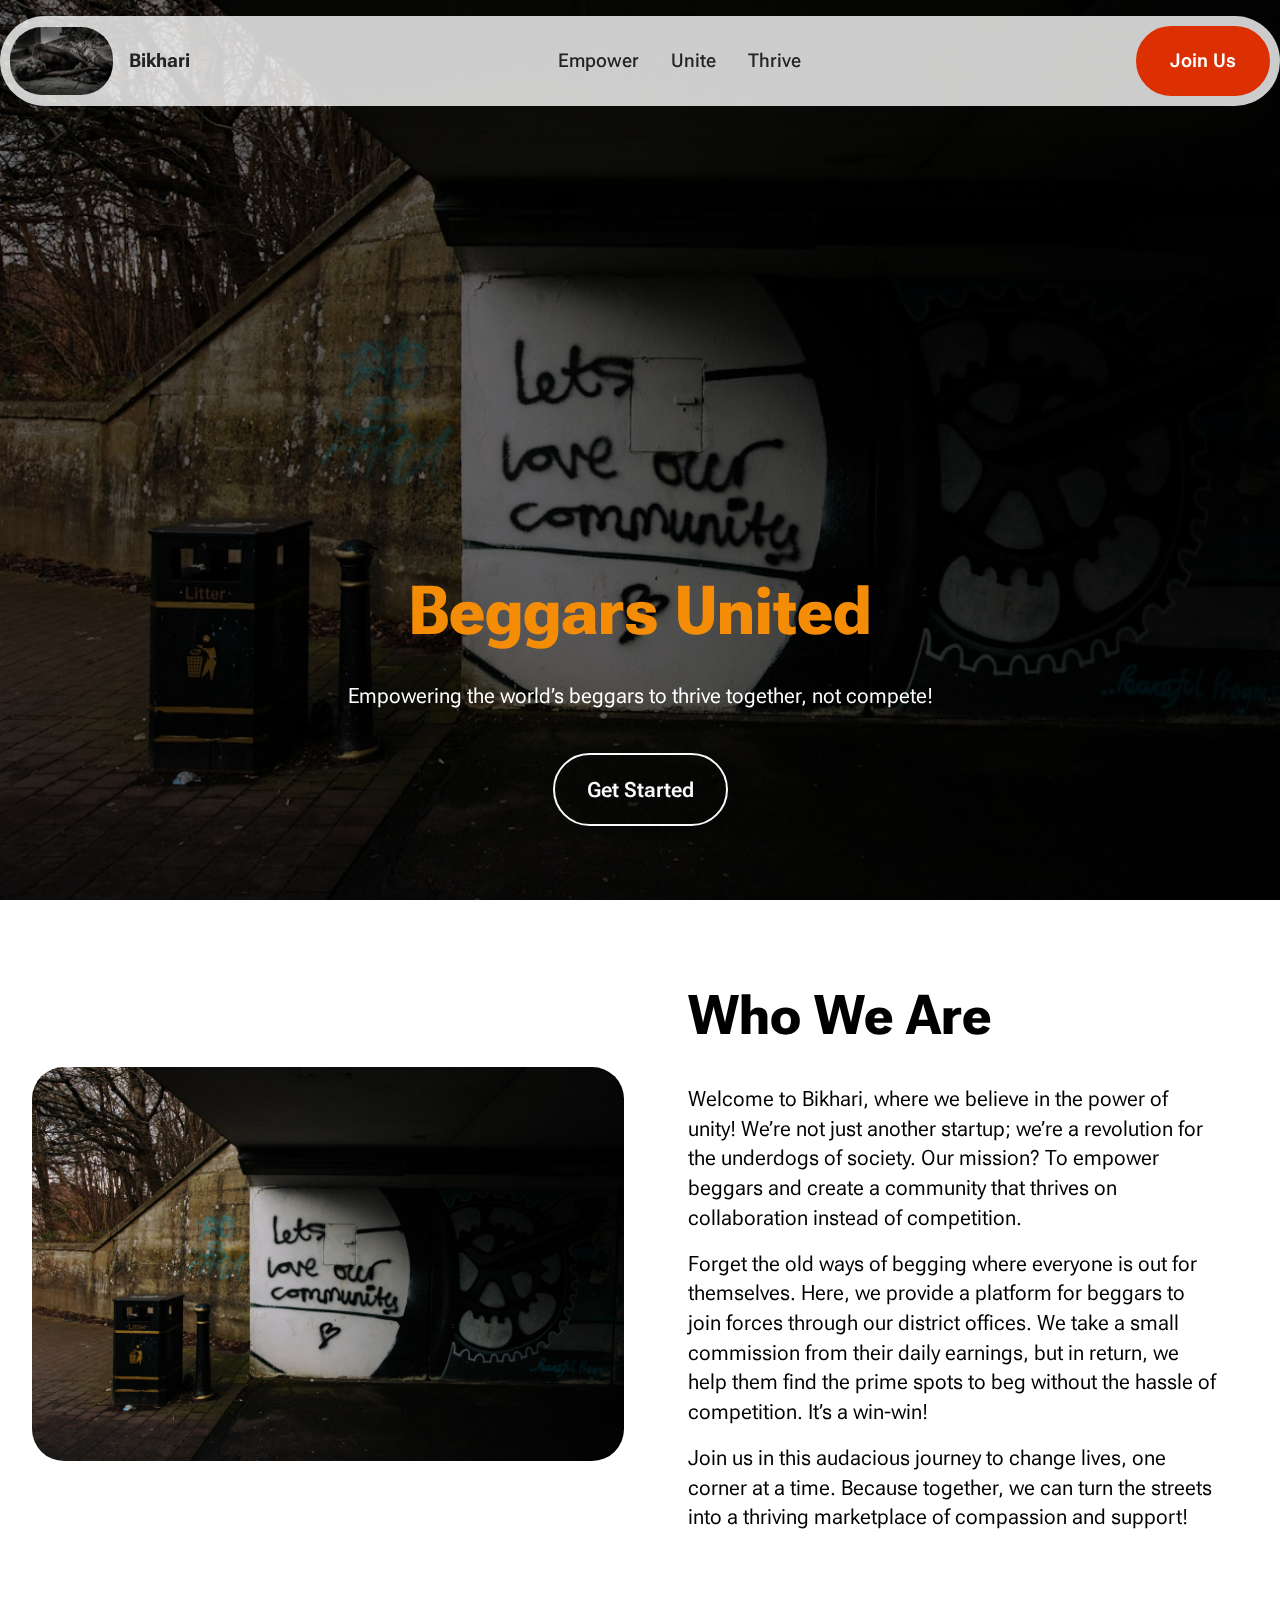
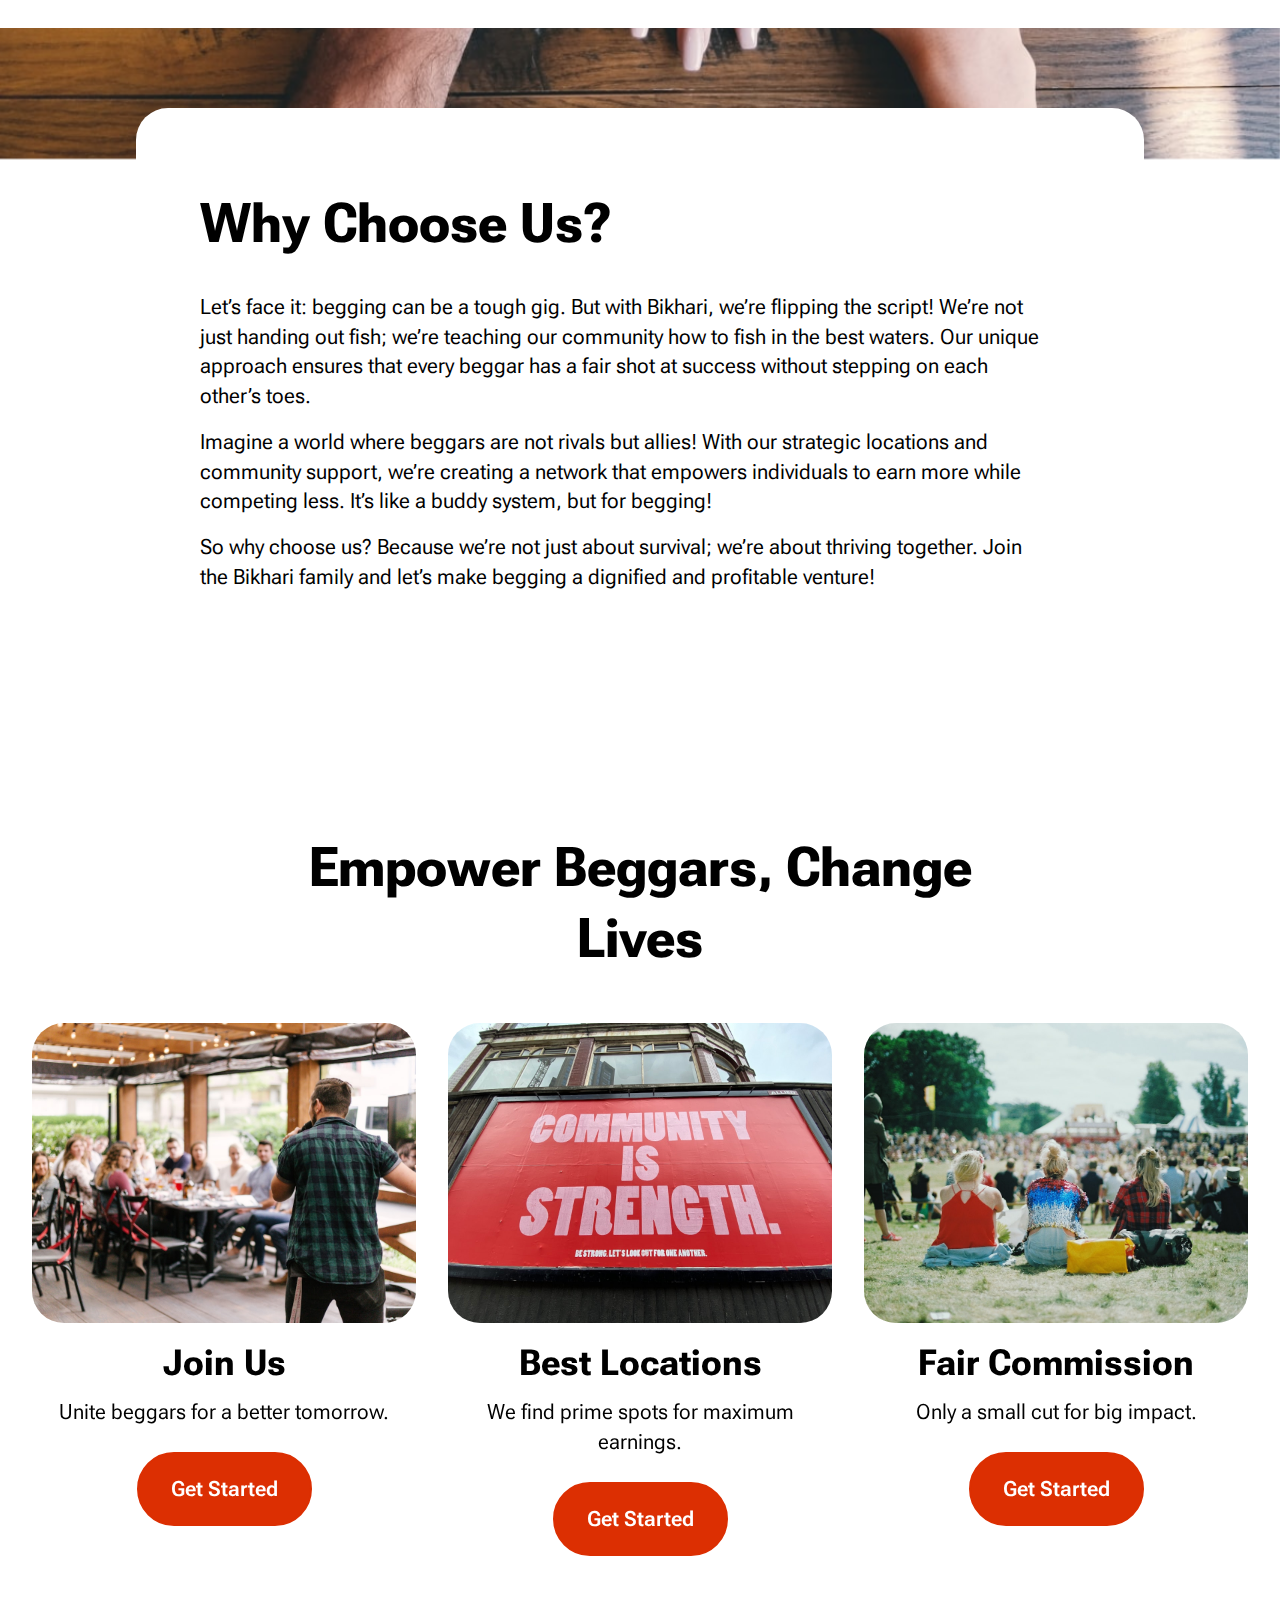
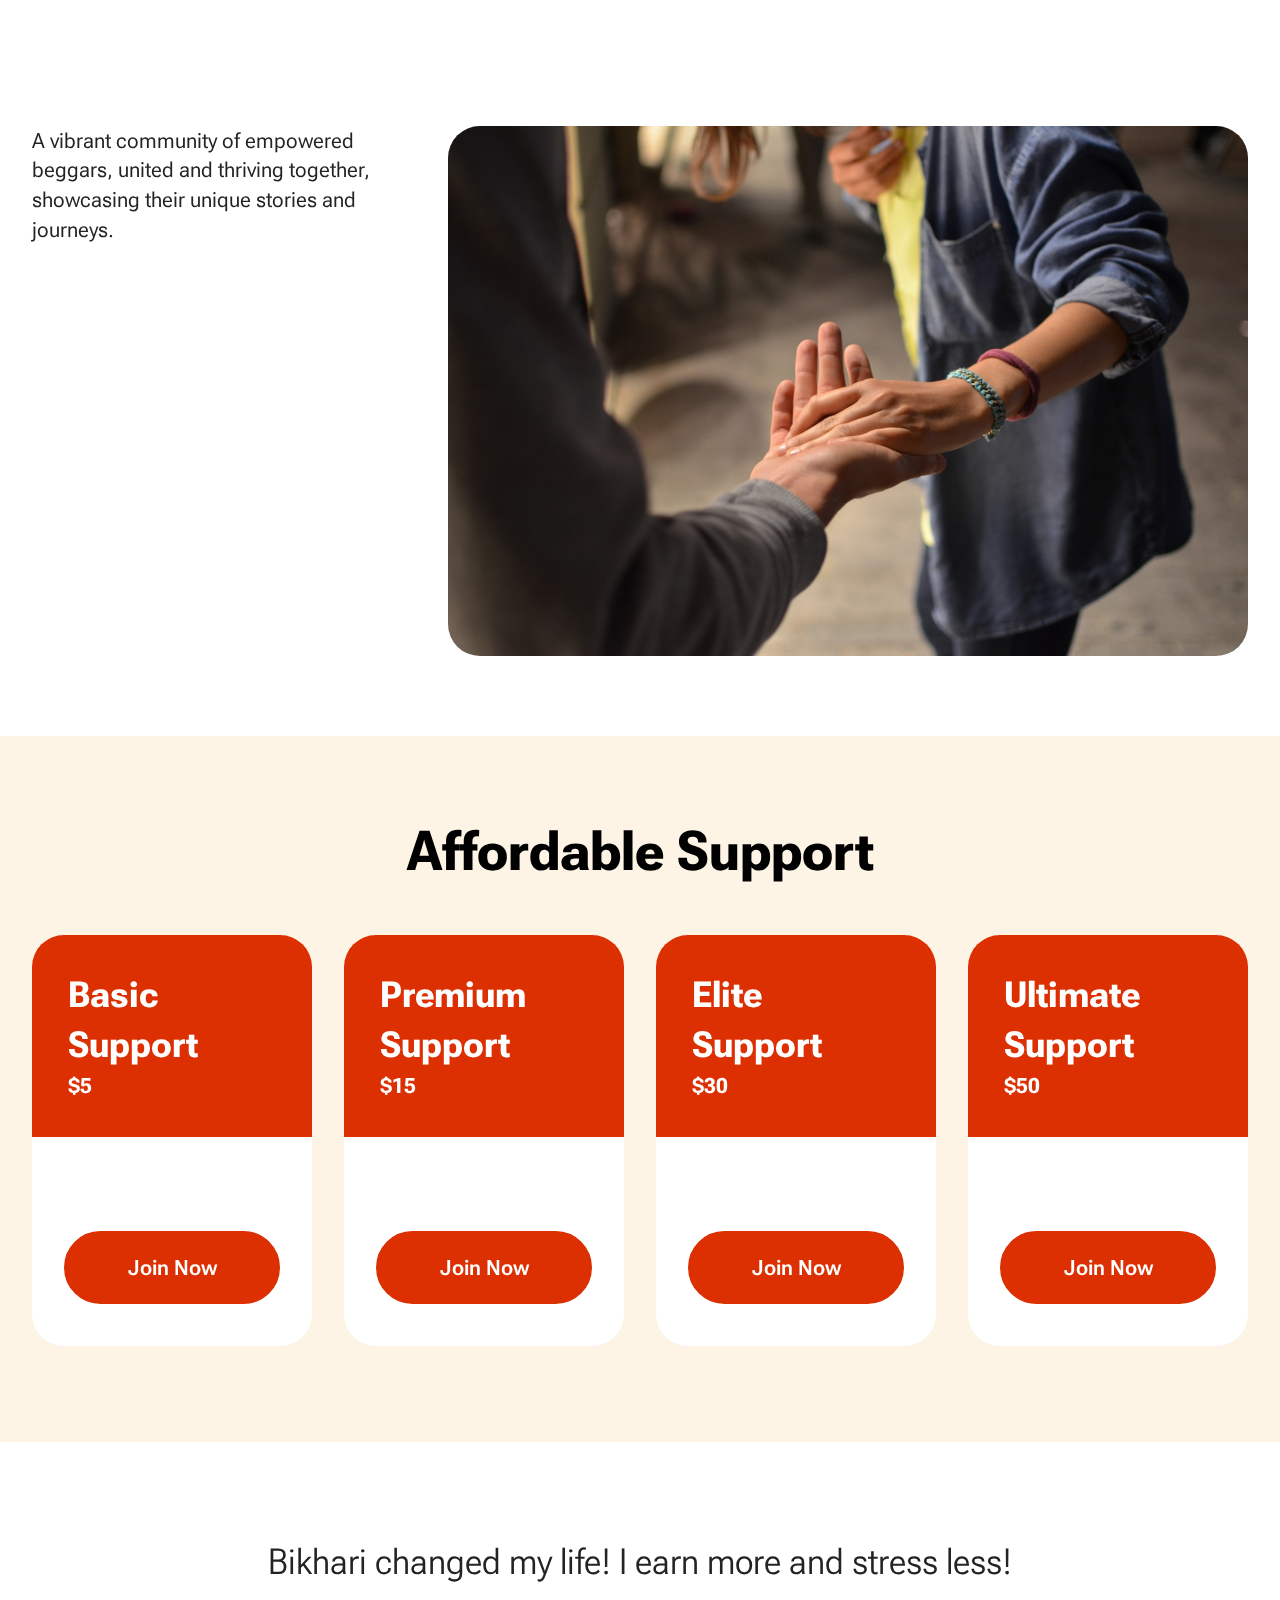
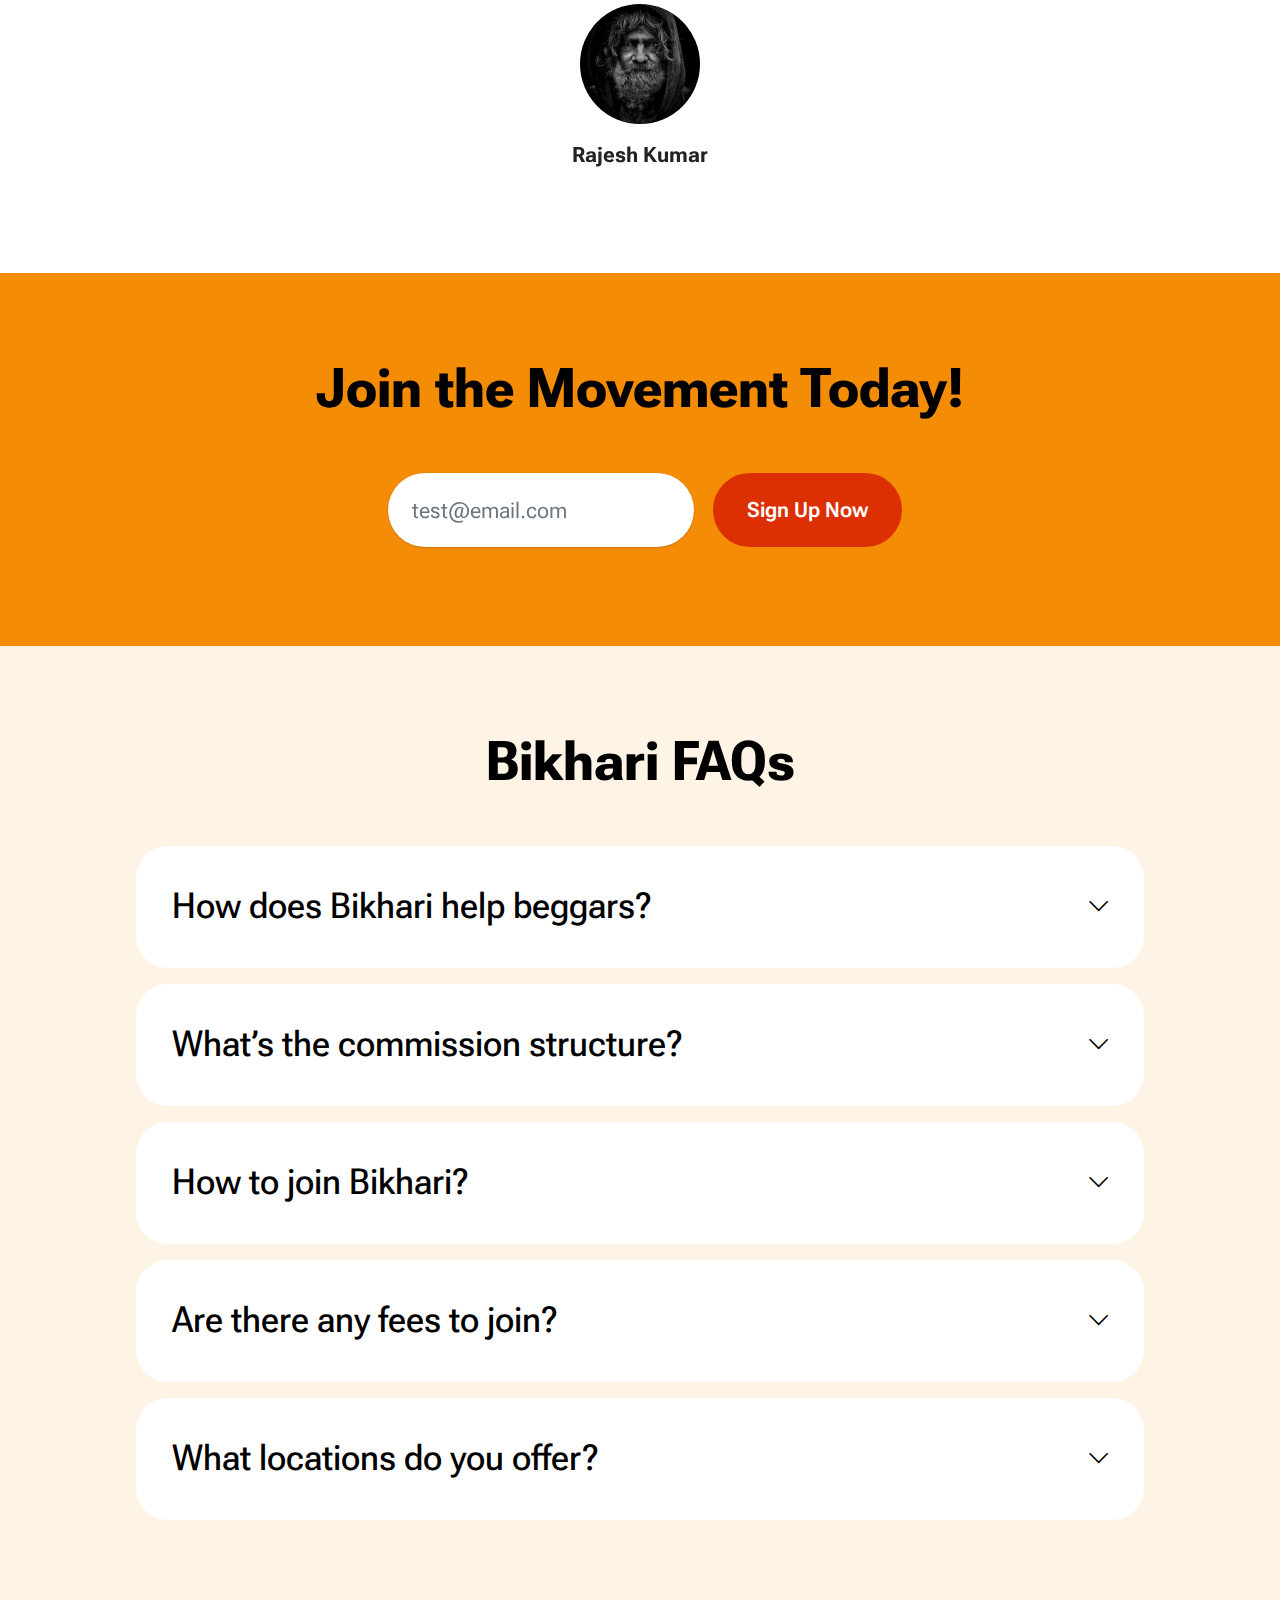
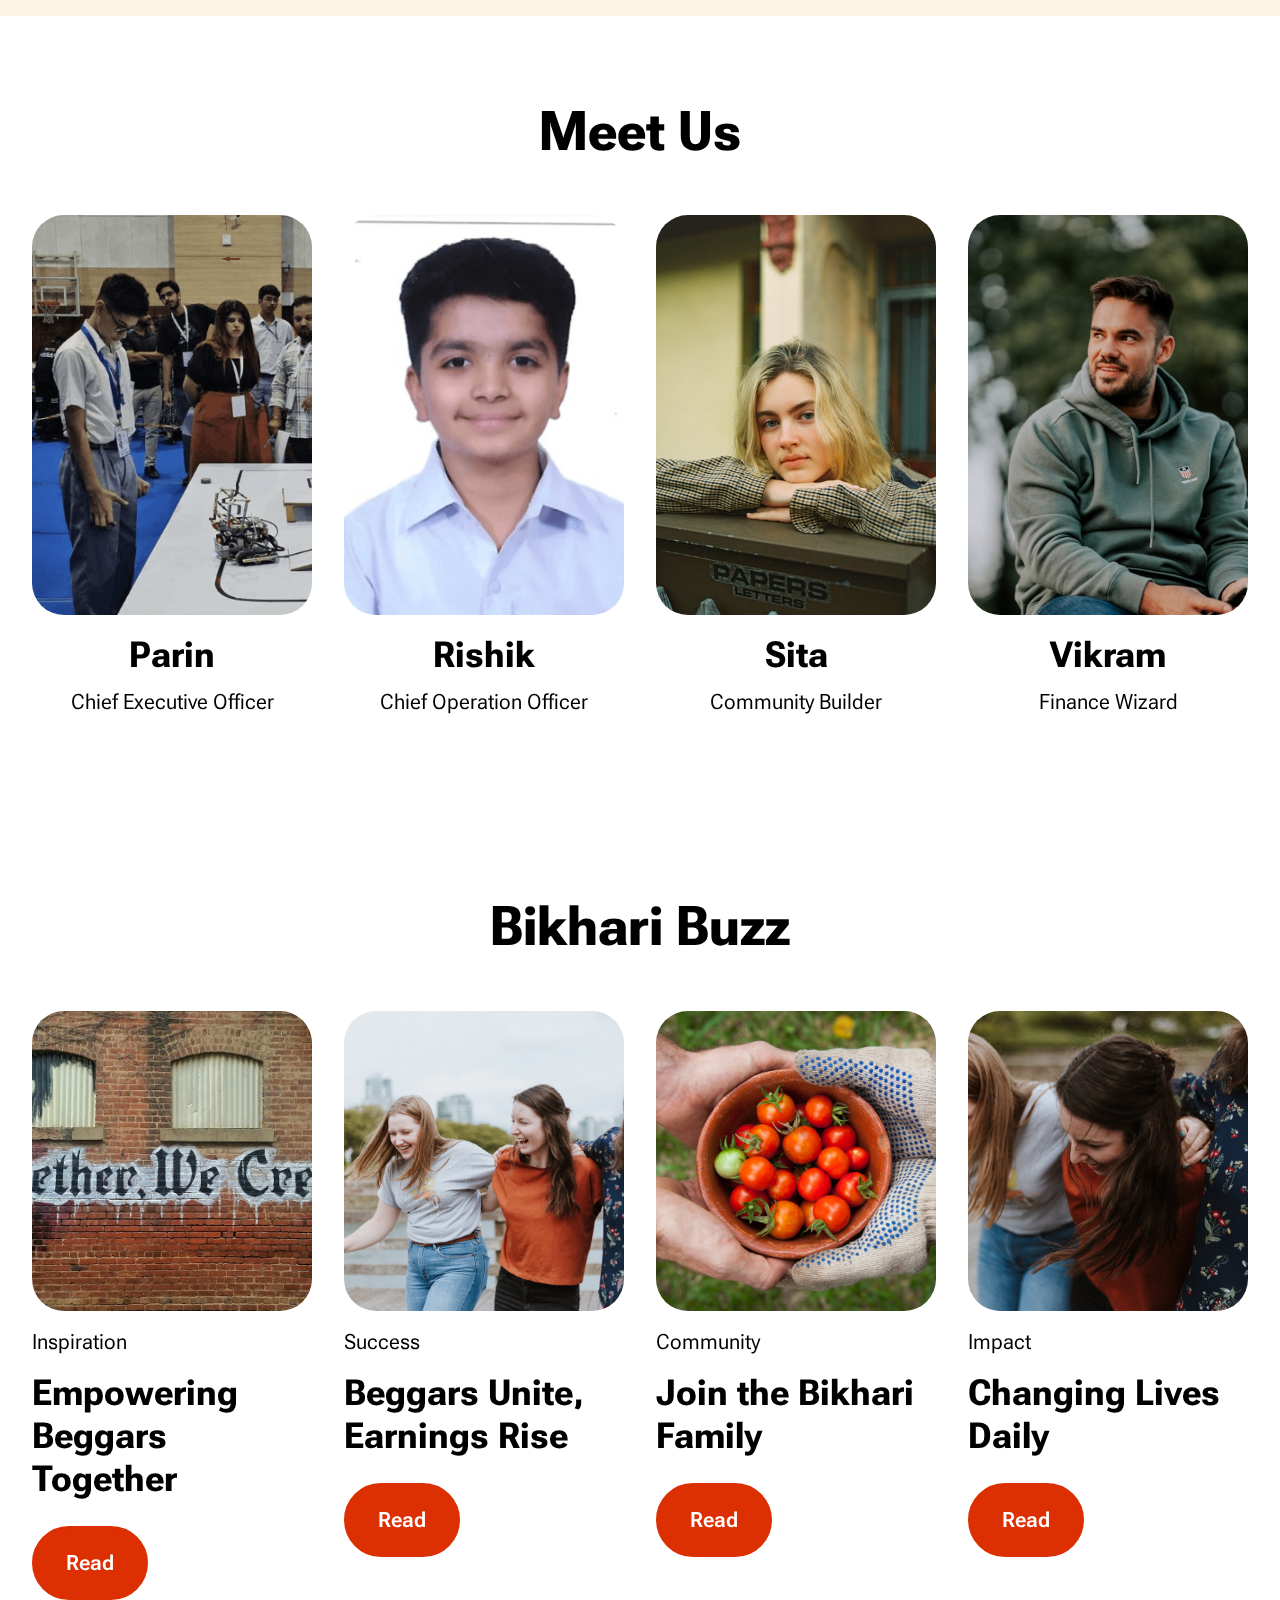
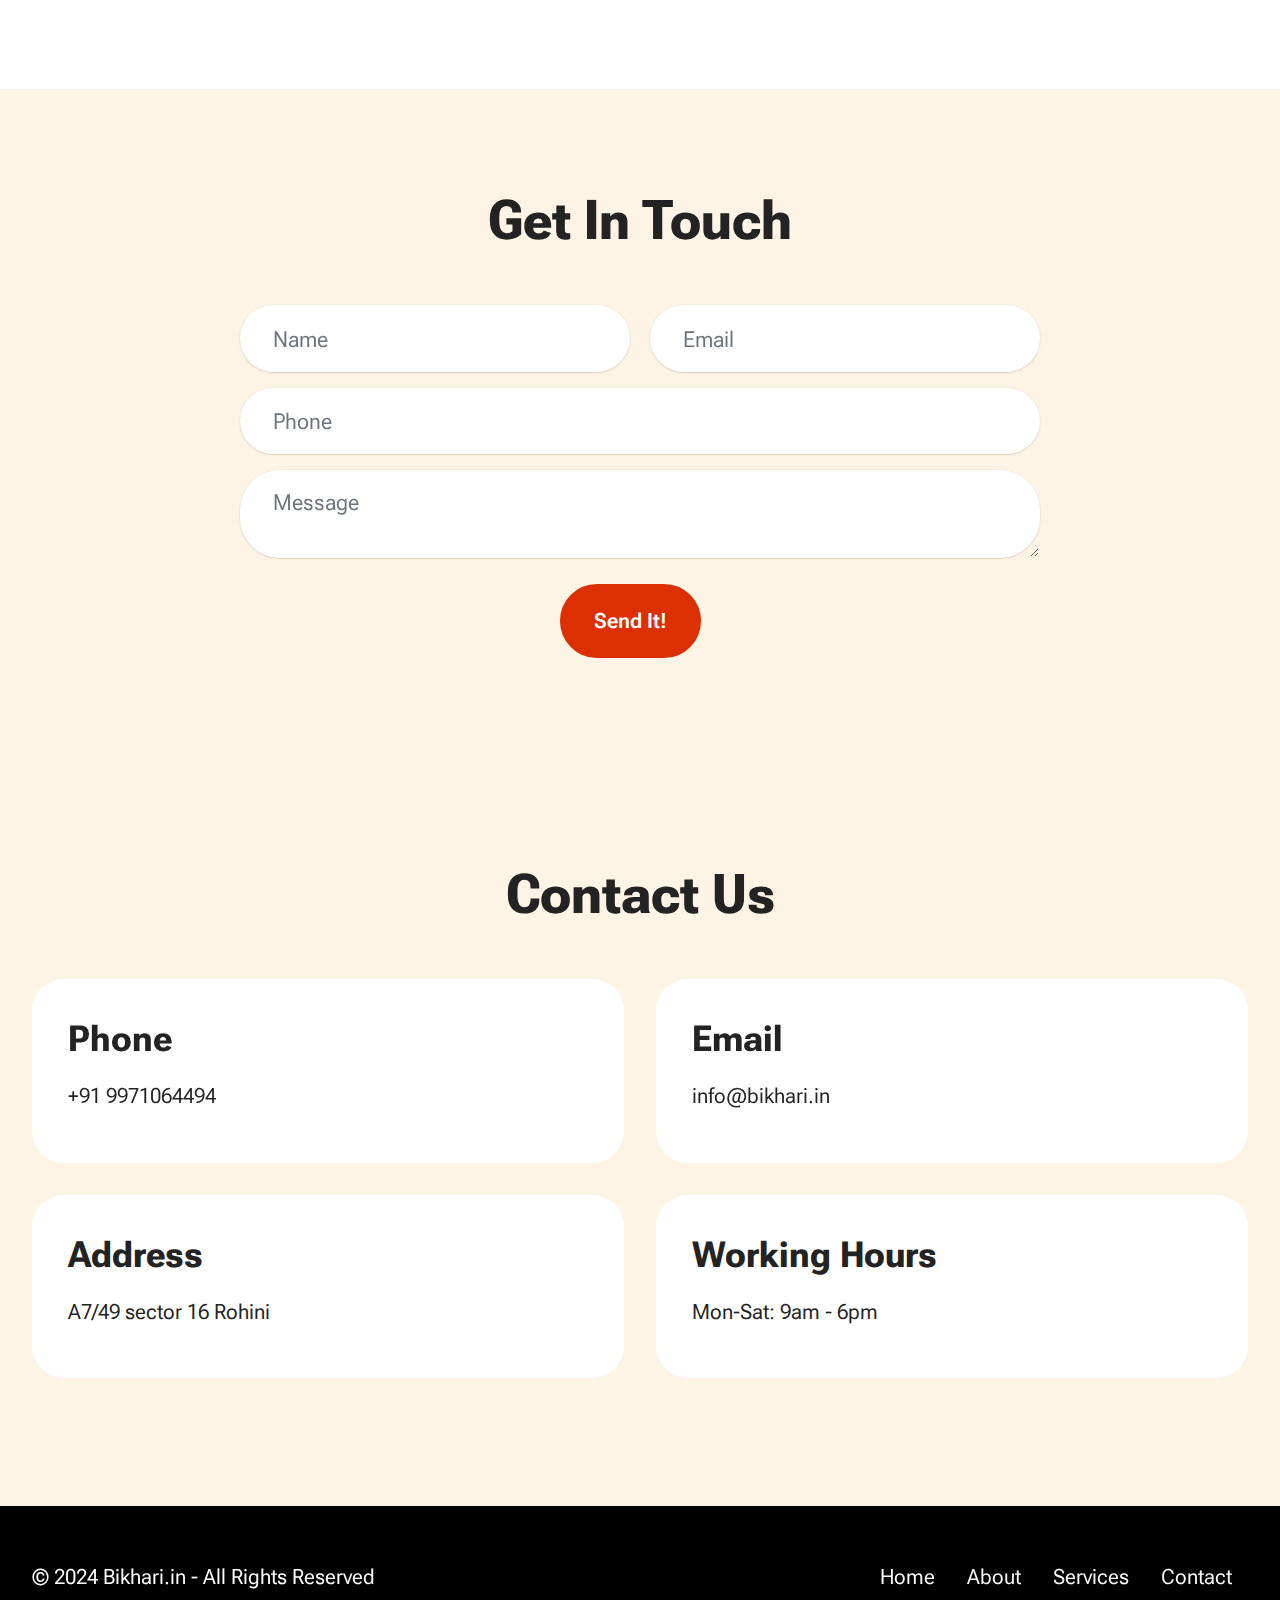
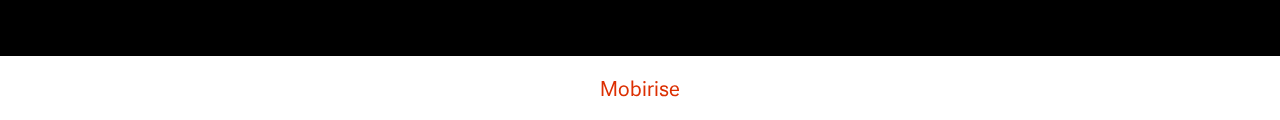
==== index.html @ abd6b89c "Add files via upload" ====
<!DOCTYPE html>
<html  >
<head>
  <!-- Site made with Mobirise Website Builder v5.9.18, https://mobirise.com -->
  <meta charset="UTF-8">
  <meta http-equiv="X-UA-Compatible" content="IE=edge">
  <meta name="generator" content="Mobirise v5.9.18, mobirise.com">
  <meta name="viewport" content="width=device-width, initial-scale=1, minimum-scale=1">
  <link rel="shortcut icon" href="assets/images/mbr-206x137.jpg" type="image/x-icon">
  <meta name="description" content="Bikhari.in unites beggars, providing them with prime locations to earn without competition, fostering community and support among the marginalized.">
  
  
  <title>Beggars United</title>
  <link rel="stylesheet" href="assets/web/assets/mobirise-icons2/mobirise2.css">
  <link rel="stylesheet" href="assets/bootstrap/css/bootstrap.min.css">
  <link rel="stylesheet" href="assets/bootstrap/css/bootstrap-grid.min.css">
  <link rel="stylesheet" href="assets/bootstrap/css/bootstrap-reboot.min.css">
  <link rel="stylesheet" href="assets/parallax/jarallax.css">
  <link rel="stylesheet" href="assets/dropdown/css/style.css">
  <link rel="stylesheet" href="assets/theme/css/style.css">
  <link rel="preload" href="https://fonts.googleapis.com/css2?family=Roboto+Flex:wght@400;700&display=swap&display=swap" as="style" onload="this.onload=null;this.rel='stylesheet'">
  <noscript><link rel="stylesheet" href="https://fonts.googleapis.com/css2?family=Roboto+Flex:wght@400;700&display=swap&display=swap"></noscript>
  <link rel="preload" as="style" href="assets/mobirise/css/mbr-additional.css?v=9ddyOp"><link rel="stylesheet" href="assets/mobirise/css/mbr-additional.css?v=9ddyOp" type="text/css">

  
  
  
</head>
<body>
  
  <section data-bs-version="5.1" class="menu menu2 cid-ujnf91N3Bm" once="menu" id="menu-5-ujnf91N3Bm">
	

	<nav class="navbar navbar-dropdown navbar-fixed-top navbar-expand-lg">
		<div class="container">
			<div class="navbar-brand">
				<span class="navbar-logo">
					
						<img src="assets/images/mbr-206x137.jpg" alt="Mobirise Website Builder" style="height: 4.3rem;">
					
				</span>
				<span class="navbar-caption-wrap"><a class="navbar-caption text-black text-primary display-4">Bikhari</a></span>
			</div>
			<button class="navbar-toggler" type="button" data-toggle="collapse" data-bs-toggle="collapse" data-target="#navbarSupportedContent" data-bs-target="#navbarSupportedContent" aria-controls="navbarNavAltMarkup" aria-expanded="false" aria-label="Toggle navigation">
				<div class="hamburger">
					<span></span>
					<span></span>
					<span></span>
					<span></span>
				</div>
			</button>
			<div class="collapse navbar-collapse" id="navbarSupportedContent">
				<ul class="navbar-nav nav-dropdown" data-app-modern-menu="true"><li class="nav-item">
						<a class="nav-link link text-black text-primary display-4" href="index.html#about-us-2-ujnf91PSVk">Empower</a>
					</li>
					<li class="nav-item">
						<a class="nav-link link text-black text-primary display-4" href="index.html#generic-text-16-ujnf91QiPU" aria-expanded="false">Unite</a>
					</li>
					<li class="nav-item">
						<a class="nav-link link text-black text-primary display-4" href="index.html#generic-text-16-ujnf91QiPU">Thrive</a>
					</li></ul>
				
				<div class="navbar-buttons mbr-section-btn"><a class="btn btn-primary display-4" href="index.html#pricing-cards-1-ujnf91Tcd8">Join Us</a></div>
			</div>
		</div>
	</nav>
</section>

<section data-bs-version="5.1" class="header18 cid-ujnf91N16k mbr-fullscreen mbr-parallax-background" id="hero-16-ujnf91N16k">
  

  <div class="mbr-overlay" style="opacity: 0.5; background-color: rgb(0, 0, 0);"></div>
  <div class="container-fluid">
    <div class="row">
      <div class="content-wrap col-12 col-md-12">
        <h1 class="mbr-section-title mbr-fonts-style mbr-white mb-4 display-1">
          <strong>Beggars United</strong>
        </h1>
        
        <p class="mbr-fonts-style mbr-text mbr-white mb-4 display-7">Empowering the world’s beggars to thrive together, not compete!</p>
        <div class="mbr-section-btn"><a class="btn btn-white-outline display-7" href="index.html#pricing-cards-1-ujnf91Tcd8">Get Started</a></div>
      </div>
    </div>
  </div>
</section>

<section data-bs-version="5.1" class="article2 cid-ujnf91PSVk" id="about-us-2-ujnf91PSVk">
	

	
	

	<div class="container">
		<div class="row justify-content-center">
			<div class="col-12 col-md-12 col-lg-6 image-wrapper">
				<img class="w-100" src="assets/images/photo-1553073520-80b5ad5ec870.jpeg" alt="Mobirise Website Builder">
			</div>
			<div class="col-12 col-md-12 col-lg">
				<div class="text-wrapper align-left">
					<h1 class="mbr-section-title mbr-fonts-style mb-4 display-2">
						<strong>Who We Are</strong>
					</h1>
					<p class="mbr-text align-left mbr-fonts-style mb-3 display-7">Welcome to Bikhari, where we believe in the power of unity! We’re not just another startup; we’re a revolution for the underdogs of society. Our mission? To empower beggars and create a community that thrives on collaboration instead of competition.</p>

					<p class="mbr-text align-left mbr-fonts-style mb-3 display-7">Forget the old ways of begging where everyone is out for themselves. Here, we provide a platform for beggars to join forces through our district offices. We take a small commission from their daily earnings, but in return, we help them find the prime spots to beg without the hassle of competition. It’s a win-win!</p>

					<p class="mbr-text align-left mbr-fonts-style mb-3 display-7">Join us in this audacious journey to change lives, one corner at a time. Because together, we can turn the streets into a thriving marketplace of compassion and support!</p>

					
				</div>
			</div>
		</div>
	</div>
</section>

<section data-bs-version="5.1" class="article07 cid-ujnf91QiPU mbr-parallax-background" id="generic-text-16-ujnf91QiPU">
  

  
  
  <div class="container">
    <div class="row justify-content-center">
      <div class="card col-md-12 col-lg-10">
        <div class="card-wrapper">
          <h3 class="card-title mbr-fonts-style mbr-white mt-3 mb-4 display-2">
            <strong>Why Choose Us?</strong>
          </h3>
          <div class="row card-box align-left">
            <div class="item features-without-image col-12">
              <div class="item-wrapper">
                
                <p class="mbr-text mbr-fonts-style display-7">Let’s face it: begging can be a tough gig. But with Bikhari, we’re flipping the script! We’re not just handing out fish; we’re teaching our community how to fish in the best waters. Our unique approach ensures that every beggar has a fair shot at success without stepping on each other’s toes.</p>
              </div>
            </div>
            <div class="item features-without-image col-12">
              <div class="item-wrapper">
                
                <p class="mbr-text mbr-fonts-style display-7">Imagine a world where beggars are not rivals but allies! With our strategic locations and community support, we’re creating a network that empowers individuals to earn more while competing less. It’s like a buddy system, but for begging!</p>
              </div>
            </div>
            <div class="item features-without-image col-12">
              <div class="item-wrapper">
                
                <p class="mbr-text mbr-fonts-style display-7">So why choose us? Because we’re not just about survival; we’re about thriving together. Join the Bikhari family and let’s make begging a dignified and profitable venture!</p>
              </div>
            </div>
          </div>
          
        </div>
      </div>
    </div>
  </div>
</section>

<section data-bs-version="5.1" class="features03 cid-ujnf91R2Lf" id="features-5-ujnf91R2Lf">
    
    
    <div class="container-fluid">
        <div class="row justify-content-center">
            <div class="col-12 content-head">
                <div class="mbr-section-head mb-5">
                    <h4 class="mbr-section-title mbr-fonts-style align-center mb-0 display-2">
                        <strong>Empower Beggars, Change Lives</strong>
                    </h4>
                    
                </div>
            </div>
        </div>
        <div class="row justify-content-center">
            <div class="item features-image col-12 col-md-6 col-lg-4 active">
                <div class="item-wrapper">
                    <div class="item-img mb-3">
                        <img src="assets/images/photo-1528605105345-5344ea20e269.jpeg" alt="Mobirise Website Builder" title="">
                    </div>
                    <div class="item-content align-left">
                        <h5 class="item-title mbr-fonts-style mt-0 mb-2 display-5">
                            <strong>Join Us</strong>
                        </h5>
                        <p class="mbr-text mbr-fonts-style mb-3 display-7">Unite beggars for a better tomorrow.</p>
                        <div class="mbr-section-btn item-footer"><a href="index.html#contact-form-3-ujnf92iuGi" class="btn item-btn btn-primary display-7">Get Started</a></div>
                    </div>
                </div>
            </div>
            <div class="item features-image col-12 col-md-6 col-lg-4">
                <div class="item-wrapper">
                    <div class="item-img mb-3">
                        <img src="assets/images/photo-1591197172062-c718f82aba20.jpeg" alt="Mobirise Website Builder" title="" data-slide-to="1" data-bs-slide-to="1">
                    </div>
                    <div class="item-content align-left">
                        <h5 class="item-title mbr-fonts-style mb-2 mt-0 display-5">
                            <strong>Best Locations</strong>
                        </h5>
                        <p class="mbr-text mbr-fonts-style mb-3 display-7">We find prime spots for maximum earnings.</p>
                        <div class="mbr-section-btn item-footer"><a href="index.html#contact-form-3-ujnf92iuGi" class="btn item-btn btn-primary display-7">Get Started</a></div>
                    </div>
                </div>
            </div>
            <div class="item features-image col-12 col-md-6 col-lg-4">
                <div class="item-wrapper">
                    <div class="item-img mb-3">
                        <img src="assets/images/photo-1472653816316-3ad6f10a6592.jpeg" alt="Mobirise Website Builder" title="" data-slide-to="2" data-bs-slide-to="2">
                    </div>
                    <div class="item-content align-left">
                        <h5 class="item-title mbr-fonts-style mb-2 mt-0 display-5">
                            <strong>Fair Commission</strong>
                        </h5>
                        <p class="mbr-text mbr-fonts-style mb-3 display-7">Only a small cut for big impact.</p>
                        <div class="mbr-section-btn item-footer"><a href="index.html#contact-form-3-ujnf92iuGi" class="btn item-btn btn-primary display-7">Get Started</a></div>
                    </div>
                </div>
            </div>
        </div>
    </div>
</section>

<section data-bs-version="5.1" class="image05 cid-ujnf91SV8n" id="image-8-ujnf91SV8n">    
    
    
    
    <div class="container">
        <div class="row ">
            <div class="col-12 col-lg-8">
                <div class="image-wrapper mb-4">
                    <img class="w-100" src="assets/images/photo-1461532257246-777de18cd58b.jpeg" alt="Mobirise Website Builder">
                </div>
                
            </div>
            <div class="col-12 col-lg">
                <p class="mbr-side-description mbr-fonts-style mb-4 align-center display-7">A vibrant community of empowered beggars, united and thriving together, showcasing their unique stories and journeys.</p>
            </div>
        </div>
    </div>
</section>

<section data-bs-version="5.1" class="pricing1 cid-ujnf91Tcd8" id="pricing-cards-1-ujnf91Tcd8">
    
    
    <div class="container-fluid">
        <div class="row justify-content-center">
            <div class="col-12 content-head">
                <div class="mbr-section-head mb-5">
                    <h4 class="mbr-section-title mbr-fonts-style align-center mb-0 display-2">
                        <strong>Affordable Support</strong>
                    </h4>
                    
                </div>
            </div>
        </div>
        <div class="row">
            <div class="item features-without-image col-12 col-md-6 col-lg-3 item-mb active">
                <div class="item-wrapper">
                    <div class="item-head">
                        <h5 class="item-title mbr-fonts-style mb-0 display-5">
                            <strong>Basic Support</strong>
                        </h5>
                        <h6 class="item-subtitle mbr-fonts-style mt-0 mb-0 display-7">
                            <strong>$5</strong></h6>
                    </div>
                    <div class="item-content">
                        <p class="mbr-text mbr-fonts-style display-7"></p>
                    </div>
                    <div class="mbr-section-btn item-footer"><a href="index.html#pricing-cards-1-ujnf91Tcd8" class="btn item-btn btn-primary display-7">Join Now</a></div>
                </div>
            </div>
            <div class="item features-without-image col-12 col-md-6 col-lg-3 item-mb">
                <div class="item-wrapper">
                    <div class="item-head">
                        <h5 class="item-title mbr-fonts-style mb-0 display-5">
                            <strong>Premium Support</strong>
                        </h5>
                        <h6 class="item-subtitle mbr-fonts-style mt-0 mb-0 display-7">
                            <strong>$15</strong></h6>
                    </div>
                    <div class="item-content">
                        <p class="mbr-text mbr-fonts-style display-7"></p>
                    </div>
                    <div class="mbr-section-btn item-footer"><a href="index.html#pricing-cards-1-ujnf91Tcd8" class="btn item-btn btn-primary display-7">Join Now</a></div>
                </div>
            </div>

            <div class="item features-without-image col-12 col-md-6 col-lg-3 item-mb">
                <div class="item-wrapper">
                    <div class="item-head">
                        <h5 class="item-title mbr-fonts-style mb-0 display-5">
                            <strong>Elite Support</strong>
                        </h5>
                        <h6 class="item-subtitle mbr-fonts-style mt-0 mb-0 display-7">
                            <strong>$30</strong></h6>
                    </div>
                    <div class="item-content">
                        <p class="mbr-text mbr-fonts-style display-7"></p>
                    </div>
                    <div class="mbr-section-btn item-footer"><a href="index.html#pricing-cards-1-ujnf91Tcd8" class="btn item-btn btn-primary display-7">Join Now</a></div>
                </div>
            </div>

            <div class="item features-without-image col-12 col-md-6 col-lg-3 item-mb">
                <div class="item-wrapper">
                    <div class="item-head">
                        <h5 class="item-title mbr-fonts-style mb-0 display-5">
                            <strong>Ultimate Support</strong>
                        </h5>
                        <h6 class="item-subtitle mbr-fonts-style mt-0 mb-0 display-7">
                            <strong>$50</strong></h6>
                    </div>
                    <div class="item-content">
                        <p class="mbr-text mbr-fonts-style display-7"></p>
                    </div>
                    <div class="mbr-section-btn item-footer"><a href="index.html#pricing-cards-1-ujnf91Tcd8" class="btn item-btn btn-primary display-7">Join Now</a></div>
                </div>
            </div>
        </div>
    </div>
</section>

<section data-bs-version="5.1" class="people07 cid-ujnf91TC3f" id="testimonials-8-ujnf91TC3f">
    
    <div class="container">
        <div class="row justify-content-center">
            <div class="col-md-12 col-lg-8">
                <p class="card-text mbr-fonts-style display-5">Bikhari changed my life! I earn more and stress less!</p>
                <div class="img-wrapper mt-3 justify-content-center">
                    <img src="assets/images/mbr-240x300.jpg" alt="" data-slide-to="0" data-bs-slide-to="0">
                </div>
                <p class="card-title mbr-fonts-style mt-3 display-7">
                    <strong>Rajesh Kumar</strong>
                </p>
            </div>
        </div>
    </div>
</section>

<section data-bs-version="5.1" class="form1 cid-ujnf92e880" id="call-to-action-12-ujnf92e880">
    

    

    <div class="container">
        <div class="row content-wrapper justify-content-center">
            <div class="col-lg-7 mbr-form">
                <div class="col-lg-12 col-md-12 col-sm-12">
                    <h5 class="mbr-section-title mbr-fonts-style mb-5 display-2">
                        <strong>Join the Movement Today!</strong>
                    </h5>
                </div>

                <div class="text-wrapper align-left" data-form-type="formoid">
                    <form action="https://mobirise.eu/" method="POST" class="mbr-form form-with-styler" data-form-title="Form Name"><input type="hidden" name="email" data-form-email="true" value="YaBc4cw0erQqsJ3tsV3Hy/NbSC2DonFeolUM4siAxgs1eju5awkiklzwOd+FY44Gk7MQrmHU1FlBC7rfeMFDuG0Be0bHzzx70/eaeyqmSUQkv3/nVY7HHDoPrbT8B6Qu">
                        <div class="row">
                            <div hidden="hidden" data-form-alert="" class="alert alert-success col-12">Thanks for filling out the form!</div>
                            <div hidden="hidden" data-form-alert-danger="" class="alert alert-danger col-12">
                                Oops...! some problem!
                            </div>
                        </div>
                        <div class="dragArea row">
                            <div data-for="email" class="col-lg-6 col-md-6 col-sm-12 form-group">
                                <input type="email" name="email" placeholder="test@email.com" data-form-field="email" class="form-control display-7" value="" id="email-call-to-action-12-ujnf92e880">
                            </div>
                            <div class="col-auto mbr-section-btn"><button type="submit" class="w-100 btn btn-primary display-7">Sign Up Now</button></div>
                        </div>
                    </form>
                </div>
            </div>
        </div>
    </div>
</section>

<section data-bs-version="5.1" class="list1 cid-ujnf92fXJl" id="faq-1-ujnf92fXJl">
    
    
    <div class="container">
        <div class="row justify-content-center">
            <div class="col-12 col-md-12 col-lg-10 m-auto">
                <div class="content">
                    <div class="row justify-content-center mb-5">
                        <div class="col-12 content-head">
                            <div class="mbr-section-head">
                                <h4 class="mbr-section-title mbr-fonts-style align-center mb-0 display-2">
                                    <strong>Bikhari FAQs</strong>
                                </h4>
                                
                            </div>
                        </div>
                    </div>
                    <div id="bootstrap-accordion_10" class="panel-group accordionStyles accordion" role="tablist" aria-multiselectable="true">
                        <div class="card">
                            <div class="card-header" role="tab" id="headingOne">
                                <a role="button" class="panel-title collapsed" data-toggle="collapse" data-bs-toggle="collapse" data-core="" href="#collapse1_10" aria-expanded="false" aria-controls="collapse1">
                                    <h6 class="panel-title-edit mbr-semibold mbr-fonts-style mb-0 display-5">How does Bikhari help beggars?</h6>
                                    <span class="sign mbr-iconfont mobi-mbri-arrow-down"></span>
                                </a>
                            </div>
                            <div id="collapse1_10" class="panel-collapse noScroll collapse" role="tabpanel" aria-labelledby="headingOne" data-parent="#accordion" data-bs-parent="#bootstrap-accordion_10">
                                <div class="panel-body">
                                    <p class="mbr-fonts-style panel-text display-7">We empower beggars by uniting them, ensuring they have the best spots to earn without competition. No more fighting for scraps!</p>
                                </div>
                            </div>
                        </div>
                        <div class="card">
                            <div class="card-header" role="tab" id="headingOne">
                                <a role="button" class="panel-title collapsed" data-toggle="collapse" data-bs-toggle="collapse" data-core="" href="#collapse2_10" aria-expanded="false" aria-controls="collapse2">
                                    <h6 class="panel-title-edit mbr-semibold mbr-fonts-style mb-0 display-5">What’s the commission structure?</h6>
                                    <span class="sign mbr-iconfont mobi-mbri-arrow-down"></span>
                                </a>
                            </div>
                            <div id="collapse2_10" class="panel-collapse noScroll collapse" role="tabpanel" aria-labelledby="headingOne" data-parent="#accordion" data-bs-parent="#bootstrap-accordion_10">
                                <div class="panel-body">
                                    <p class="mbr-fonts-style panel-text display-7">We take a small cut from their daily earnings, but it’s worth it for the prime begging locations!</p>
                                </div>
                            </div>
                        </div>
                        <div class="card">
                            <div class="card-header" role="tab" id="headingOne">
                                <a role="button" class="panel-title collapsed" data-toggle="collapse" data-bs-toggle="collapse" data-core="" href="#collapse3_10" aria-expanded="false" aria-controls="collapse3">
                                    <h6 class="panel-title-edit mbr-semibold mbr-fonts-style mb-0 display-5">How to join Bikhari?</h6>
                                    <span class="sign mbr-iconfont mobi-mbri-arrow-down"></span>
                                </a>
                            </div>
                            <div id="collapse3_10" class="panel-collapse noScroll collapse" role="tabpanel" aria-labelledby="headingOne" data-parent="#accordion" data-bs-parent="#bootstrap-accordion_10">
                                <div class="panel-body">
                                    <p class="mbr-fonts-style panel-text display-7">Simply visit one of our district offices and sign up! It’s that easy!</p>
                                </div>
                            </div>
                        </div>
                        <div class="card">
                            <div class="card-header" role="tab" id="headingOne">
                                <a role="button" class="panel-title collapsed" data-toggle="collapse" data-bs-toggle="collapse" data-core="" href="#collapse4_10" aria-expanded="false" aria-controls="collapse4">
                                    <h6 class="panel-title-edit mbr-semibold mbr-fonts-style mb-0 display-5">Are there any fees to join?</h6>
                                    <span class="sign mbr-iconfont mobi-mbri-arrow-down"></span>
                                </a>
                            </div>
                            <div id="collapse4_10" class="panel-collapse noScroll collapse" role="tabpanel" aria-labelledby="headingOne" data-parent="#accordion" data-bs-parent="#bootstrap-accordion_10">
                                <div class="panel-body">
                                    <p class="mbr-fonts-style panel-text display-7">No fees! Just a commission on earnings. Simple!</p>
                                </div>
                            </div>
                        </div>
                        <div class="card">
                            <div class="card-header" role="tab" id="headingOne">
                                <a role="button" class="panel-title collapsed" data-toggle="collapse" data-bs-toggle="collapse" data-core="" href="#collapse5_10" aria-expanded="false" aria-controls="collapse5">
                                    <h6 class="panel-title-edit mbr-semibold mbr-fonts-style mb-0 display-5">What locations do you offer?</h6>
                                    <span class="sign mbr-iconfont mobi-mbri-arrow-down"></span>
                                </a>
                            </div>
                            <div id="collapse5_10" class="panel-collapse noScroll collapse" role="tabpanel" aria-labelledby="headingOne" data-parent="#accordion" data-bs-parent="#bootstrap-accordion_10">
                                <div class="panel-body">
                                    <p class="mbr-fonts-style panel-text display-7">We provide the best spots in town, tailored for maximum visibility and foot traffic!</p>
                                </div>
                            </div>
                        </div>
                        
                    </div>
                </div>
            </div>
        </div>
    </div>
</section>

<section data-bs-version="5.1" class="people03 cid-ujnf92fLeI" id="team-1-ujnf92fLeI">
    
    
    <div class="container-fluid">
        <div class="row justify-content-center">
            <div class="col-12 content-head">
                <div class="mbr-section-head mb-5">
                    <h4 class="mbr-section-title mbr-fonts-style align-center mb-0 display-2">
                        <strong>Meet Us</strong>
                    </h4>
                    
                </div>
            </div>
        </div>
        <div class="row">
            <div class="item features-image col-12 col-md-6 col-lg-3">
                <div class="item-wrapper">
                    <div class="item-img mb-3">
                        <img src="assets/images/screenshot-2024-07-23-233043-518x445.png" alt="Mobirise Website Builder" title="">
                    </div>
                    <div class="item-content align-left">
                        <h5 class="item-title mbr-fonts-style display-5"><strong>Parin</strong></h5>
                        <h6 class="item-subtitle mbr-fonts-style mb-3 display-7">Chief Executive Officer</h6>
                        
                    </div>
                    
                </div>
            </div>
            <div class="item features-image col-12 col-md-6 col-lg-3">
                <div class="item-wrapper">
                    <div class="item-img mb-3">
                        <img src="assets/images/rishik-646x711.png" alt="Mobirise Website Builder" title="">
                    </div>
                    <div class="item-content align-left">
                        <h5 class="item-title mbr-fonts-style display-5">
                            <strong>Rishik</strong></h5>
                        <h6 class="item-subtitle mbr-fonts-style mb-3 display-7">Chief Operation Officer</h6>
                        
                    </div>
                    
                </div>
            </div>
            <div class="item features-image col-12 col-md-6 col-lg-3">
                <div class="item-wrapper">
                    <div class="item-img mb-3">
                        <img src="assets/images/photo-1564972379941-fde999e14945.jpeg" alt="Mobirise Website Builder" title="">
                    </div>
                    <div class="item-content align-left">
                        <h5 class="item-title mbr-fonts-style display-5">
                            <strong>Sita</strong>
                        </h5>
                        <h6 class="item-subtitle mbr-fonts-style mb-3 display-7">Community Builder</h6>
                        
                    </div>
                    
                </div>
            </div>
            <div class="item features-image col-12 col-md-6 col-lg-3">
                <div class="item-wrapper">
                    <div class="item-img mb-3">
                       <img src="assets/images/photo-1629114112651-a8c8c27fb851.jpeg" alt="Mobirise Website Builder" title="" data-slide-to="3" data-bs-slide-to="3">
                    </div>
                    <div class="item-content align-left">
                        <h5 class="item-title mbr-fonts-style display-5">
                            <strong>Vikram</strong>
                        </h5>
                        <h6 class="item-subtitle mbr-fonts-style mb-3 display-7">Finance Wizard</h6>
                        
                    </div>
                    
                </div>
            </div>
        </div>
    </div>
</section>

<section data-bs-version="5.1" class="news08 cid-ujnf92gIO1" id="blog-2-ujnf92gIO1">
    
    
    <div class="container-fluid">
        <div class="row justify-content-center mb-5">
            <div class="col-12 content-head">
                <div class="mbr-section-head">
                    <h4 class="mbr-section-title mbr-fonts-style align-center mb-0 display-2">
                        <strong>Bikhari Buzz</strong>
                    </h4>
                    
                </div>
            </div>
        </div>
        <div class="row">
            <div class="item features-image col-12 col-md-6 col-lg-3 active">
                <div class="item-wrapper">
                    <div class="item-img mb-3">
                        <img src="assets/images/photo-1468421870903-4df1664ac249.jpeg" alt="Mobirise Website Builder" title="">
                    </div>
                    <div class="item-content align-left">
                        <h5 class="item-title mbr-fonts-style mt-0 mb-3 display-7">Inspiration</h5>
                        <h6 class="item-subtitle mbr-fonts-style mb-3 display-5">
                            <strong>Empowering Beggars Together</strong>
                        </h6>
                        
                        <div class="mbr-section-btn item-footer"><a href="index.html#about-us-2-ujnf91PSVk" class="btn item-btn btn-primary display-7">Read</a></div>
                    </div>
                </div>
            </div>
            <div class="item features-image col-12 col-md-6 col-lg-3">
                <div class="item-wrapper">
                    <div class="item-img mb-3">
                        <img src="assets/images/photo-1536010305525-f7aa0834e2c7.jpeg" alt="Mobirise Website Builder">
                    </div>
                    <div class="item-content align-left">
                        <h5 class="item-title mbr-fonts-style mb-3 mt-0 display-7">Success</h5>
                        <h6 class="item-subtitle mbr-fonts-style mb-3 display-5">
                            <strong>Beggars Unite, Earnings Rise</strong>
                        </h6>
                        
                        <div class="mbr-section-btn item-footer"><a href="index.html#about-us-2-ujnf91PSVk" class="btn item-btn btn-primary display-7">Read</a></div>
                    </div>
                </div>
            </div>
            <div class="item features-image col-12 col-md-6 col-lg-3">
                <div class="item-wrapper">
                    <div class="item-img mb-3">
                        <img src="assets/images/photo-1461354464878-ad92f492a5a0.jpeg" alt="Mobirise Website Builder">
                    </div>
                    <div class="item-content align-left">
                        <h5 class="item-title mbr-fonts-style mb-3 mt-0 display-7">Community</h5>
                        <h6 class="item-subtitle mbr-fonts-style mt-0 mb-3 display-5">
                            <strong>Join the Bikhari Family</strong>
                        </h6>
                        
                        <div class="mbr-section-btn item-footer"><a href="index.html#about-us-2-ujnf91PSVk" class="btn item-btn btn-primary display-7">Read</a></div>
                    </div>
                </div>
            </div>
            <div class="item features-image col-12 col-md-6 col-lg-3">
                <div class="item-wrapper">
                    <div class="item-img mb-3">
                        <img src="assets/images/photo-1536010447069-d2c8af80c584.jpeg" alt="Mobirise Website Builder">
                    </div>
                    <div class="item-content align-left">
                        <h5 class="item-title mbr-fonts-style mb-3 mt-0 display-7">Impact</h5>
                        <h6 class="item-subtitle mbr-fonts-style mt-0 mb-3 display-5">
                            <strong>Changing Lives Daily</strong>
                        </h6>
                        
                        <div class="mbr-section-btn item-footer"><a href="index.html#about-us-2-ujnf91PSVk" class="btn item-btn btn-primary display-7">Read</a></div>
                    </div>
                </div>
            </div>

        </div>
    </div>
</section>

<section data-bs-version="5.1" class="form5 cid-ujnf92iuGi" id="contact-form-3-ujnf92iuGi">
    
    
    <div class="container">
        <div class="row justify-content-center">
            <div class="col-12 content-head">
                <div class="mbr-section-head mb-5">
                    <h3 class="mbr-section-title mbr-fonts-style align-center mb-0 display-2">
                        <strong>Get In Touch</strong>
                    </h3>
                    
                </div>
            </div>
        </div>
        <div class="row justify-content-center">
            <div class="col-lg-8 mx-auto mbr-form" data-form-type="formoid">
                <form action="https://mobirise.eu/" method="POST" class="mbr-form form-with-styler" data-form-title="Form Name"><input type="hidden" name="email" data-form-email="true" value="qt/N8BM/kESrcJYbfmdawLze3DaXlGPc+SF3MmNg4ky2MwkwWNbfRQAAXdUjzqD3FQJN7UVGeNJAFi+h7tCOHF4qbxbsyxkSDlLzhIoNNQZq83Qvbf456h0OHqS2R0jj">
                    <div class="row">
                        <div hidden="hidden" data-form-alert="" class="alert alert-success col-12">Thanks for filling out the form!</div>
                        <div hidden="hidden" data-form-alert-danger="" class="alert alert-danger col-12">
                            Oops...! some problem!
                        </div>
                    </div>
                    <div class="dragArea row">
                        <div class="col-md col-sm-12 form-group mb-3" data-for="name">
                            <input type="text" name="name" placeholder="Name" data-form-field="name" class="form-control" value="" id="name-contact-form-3-ujnf92iuGi">
                        </div>
                        <div class="col-md col-sm-12 form-group mb-3" data-for="email">
                            <input type="email" name="email" placeholder="Email" data-form-field="email" class="form-control" value="" id="email-contact-form-3-ujnf92iuGi">
                        </div>
                        <div class="col-12 form-group mb-3 mb-3" data-for="url">
                            <input type="url" name="url" placeholder="Phone" data-form-field="url" class="form-control" value="" id="url-contact-form-3-ujnf92iuGi">
                        </div>
                        <div class="col-12 form-group mb-3" data-for="textarea">
                            <textarea name="textarea" placeholder="Message" data-form-field="textarea" class="form-control" id="textarea-contact-form-3-ujnf92iuGi"></textarea>
                        </div>
                        <div class="col-lg-12 col-md-12 col-sm-12 align-center mbr-section-btn"><button type="submit" class="btn btn-primary display-7">Send It!</button></div>
                    </div>
                </form>
            </div>
        </div>
    </div>
</section>

<section data-bs-version="5.1" class="contacts01 cid-ujnf92iQN4" id="contacts-1-ujnf92iQN4">
    

    
    
    <div class="container">
        <div class="row justify-content-center">
            <div class="col-12 content-head">
                <div class="mbr-section-head mb-5">
                    <h3 class="mbr-section-title mbr-fonts-style align-center mb-0 display-2">
                        <strong>Contact Us</strong>
                    </h3>
                    
                </div>
            </div>
        </div>
        <div class="row">
            <div class="item features-without-image col-12 col-md-6 active">
                <div class="item-wrapper">
                    <div class="text-wrapper">
                        <h6 class="card-title mbr-fonts-style mb-3 display-5">
                            <strong>Phone</strong>
                        </h6>
                        <p class="mbr-text mbr-fonts-style display-7">
                            <a href="tel:+91-123-456-7890" class="text-black">+91</a>&nbsp;9971064494</p>
                    </div>
                </div>
            </div>
            <div class="item features-without-image col-12 col-md-6">
                <div class="item-wrapper">
                    <div class="text-wrapper">
                        <h6 class="card-title mbr-fonts-style mb-3 display-5">
                            <strong>Email</strong>
                        </h6>
                        <p class="mbr-text mbr-fonts-style display-7">
                            <a href="mailto:info@bikhari.in" class="text-black">info@bikhari.in</a>
                        </p>
                    </div>
                </div>
            </div>
            <div class="item features-without-image col-12 col-md-6">
                <div class="item-wrapper">
                    <div class="text-wrapper">
                        <h6 class="card-title mbr-fonts-style mb-3 display-5">
                            <strong>Address</strong>
                        </h6>
                        <p class="mbr-text mbr-fonts-style display-7">A7/49 sector 16 Rohini</p>
                    </div>
                </div>
            </div>
            <div class="item features-without-image col-12 col-md-6">
                <div class="item-wrapper">
                    <div class="text-wrapper">
                        <h6 class="card-title mbr-fonts-style mb-3 display-5">
                            <strong>Working Hours</strong>
                        </h6>
                        <p class="mbr-text mbr-fonts-style display-7">Mon-Sat: 9am - 6pm</p>
                    </div>
                </div>
            </div>
        </div>
    </div>
</section>

<section data-bs-version="5.1" class="footer2 cid-ujnf92jI2P" once="footers" id="footer-5-ujnf92jI2P">
    

    
    

    <div class="container">
        <div class="row">
            <div class="col-12 col-lg-6 center mt-2 mb-3">
                <p class="mbr-fonts-style copyright mb-0 display-7">© 2024 Bikhari.in - All Rights Reserved</p>
            </div>
            <div class="col-12 col-lg-6 center">
                <div class="row-links mt-2 mb-3">
                    <ul class="row-links-soc">
                        
                        
                        
                        
                    <li class="row-links-soc-item mbr-fonts-style display-7">
                            <a href="index.html#top" class="text-white text-primary">Home</a>
                        </li><li class="row-links-soc-item mbr-fonts-style display-7">
                            <a href="index.html#about-us-2-ujnf91PSVk" class="text-white text-primary">About</a>
                        </li><li class="row-links-soc-item mbr-fonts-style display-7">
                            <a href="index.html#generic-text-16-ujnf91QiPU" class="text-white text-primary">Services</a>
                        </li><li class="row-links-soc-item mbr-fonts-style display-7">
                            <a href="index.html#contact-form-3-ujnf92iuGi" class="text-white text-primary">Contact</a>
                        </li></ul>
                </div>
            </div>
        </div>
    </div>
</section><section class="display-7" style="padding: 0;align-items: center;justify-content: center;flex-wrap: wrap;    align-content: center;display: flex;position: relative;height: 4rem;"><a href="https://mobiri.se/3059522" style="flex: 1 1;height: 4rem;position: absolute;width: 100%;z-index: 1;"><img alt="" style="height: 4rem;" src="[data-uri]"></a><p style="margin: 0;text-align: center;" class="display-7">&#8204;</p><a style="z-index:1" href="https://mobirise.com">Mobirise </a></section><script src="assets/bootstrap/js/bootstrap.bundle.min.js"></script>  <script src="assets/parallax/jarallax.js"></script>  <script src="assets/smoothscroll/smooth-scroll.js"></script>  <script src="assets/ytplayer/index.js"></script>  <script src="assets/dropdown/js/navbar-dropdown.js"></script>  <script src="assets/mbr-switch-arrow/mbr-switch-arrow.js"></script>  <script src="assets/theme/js/script.js"></script>  <script src="assets/formoid/formoid.min.js"></script>  
  
  
</body>
</html>
---- assets/web/assets/mobirise-icons2/mobirise2.css ----
@font-face {
  font-family: 'Moririse2';
  font-display: swap;
  src:  url('mobirise2.eot?f2bix4');
  src:  url('mobirise2.eot?f2bix4#iefix') format('embedded-opentype'),
    url('mobirise2.ttf?f2bix4') format('truetype'),
    url('mobirise2.woff?f2bix4') format('woff'),
    url('mobirise2.svg?f2bix4#mobirise2') format('svg');
  font-weight: normal;
  font-style: normal;
}

[class^="mobi-"], [class*=" mobi-"] {
  /* use !important to prevent issues with browser extensions that change fonts */
  font-family: 'Moririse2' !important;
  speak: none;
  font-style: normal;
  font-weight: normal;
  font-variant: normal;
  text-transform: none;
  line-height: 1;

  /* Better Font Rendering =========== */
  -webkit-font-smoothing: antialiased;
  -moz-osx-font-smoothing: grayscale;
}

.mobi-mbri-add-submenu:before {
  content: "\e900";
}
.mobi-mbri-alert:before {
  content: "\e901";
}
.mobi-mbri-align-center:before {
  content: "\e902";
}
.mobi-mbri-align-justify:before {
  content: "\e903";
}
.mobi-mbri-align-left:before {
  content: "\e904";
}
.mobi-mbri-align-right:before {
  content: "\e905";
}
.mobi-mbri-android:before {
  content: "\e906";
}
.mobi-mbri-apple:before {
  content: "\e907";
}
.mobi-mbri-arrow-down:before {
  content: "\e908";
}
.mobi-mbri-arrow-next:before {
  content: "\e909";
}
.mobi-mbri-arrow-prev:before {
  content: "\e90a";
}
.mobi-mbri-arrow-up:before {
  content: "\e90b";
}
.mobi-mbri-bold:before {
  content: "\e90c";
}
.mobi-mbri-bookmark:before {
  content: "\e90d";
}
.mobi-mbri-bootstrap:before {
  content: "\e90e";
}
.mobi-mbri-briefcase:before {
  content: "\e90f";
}
.mobi-mbri-browse:before {
  content: "\e910";
}
.mobi-mbri-bulleted-list:before {
  content: "\e911";
}
.mobi-mbri-calendar:before {
  content: "\e912";
}
.mobi-mbri-camera:before {
  content: "\e913";
}
.mobi-mbri-cart-add:before {
  content: "\e914";
}
.mobi-mbri-cart-full:before {
  content: "\e915";
}
.mobi-mbri-cash:before {
  content: "\e916";
}
.mobi-mbri-change-style:before {
  content: "\e917";
}
.mobi-mbri-chat:before {
  content: "\e918";
}
.mobi-mbri-clock:before {
  content: "\e919";
}
.mobi-mbri-close:before {
  content: "\e91a";
}
.mobi-mbri-cloud:before {
  content: "\e91b";
}
.mobi-mbri-code:before {
  content: "\e91c";
}
.mobi-mbri-contact-form:before {
  content: "\e91d";
}
.mobi-mbri-credit-card:before {
  content: "\e91e";
}
.mobi-mbri-cursor-click:before {
  content: "\e91f";
}
.mobi-mbri-cust-feedback:before {
  content: "\e920";
}
.mobi-mbri-database:before {
  content: "\e921";
}
.mobi-mbri-delivery:before {
  content: "\e922";
}
.mobi-mbri-desktop:before {
  content: "\e923";
}
.mobi-mbri-devices:before {
  content: "\e924";
}
.mobi-mbri-down:before {
  content: "\e925";
}
.mobi-mbri-download-2:before {
  content: "\e926";
}
.mobi-mbri-download:before {
  content: "\e927";
}
.mobi-mbri-drag-n-drop-2:before {
  content: "\e928";
}
.mobi-mbri-drag-n-drop:before {
  content: "\e929";
}
.mobi-mbri-edit-2:before {
  content: "\e92a";
}
.mobi-mbri-edit:before {
  content: "\e92b";
}
.mobi-mbri-error:before {
  content: "\e92c";
}
.mobi-mbri-extension:before {
  content: "\e92d";
}
.mobi-mbri-features:before {
  content: "\e92e";
}
.mobi-mbri-file:before {
  content: "\e92f";
}
.mobi-mbri-flag:before {
  content: "\e930";
}
.mobi-mbri-folder:before {
  content: "\e931";
}
.mobi-mbri-gift:before {
  content: "\e932";
}
.mobi-mbri-github:before {
  content: "\e933";
}
.mobi-mbri-globe-2:before {
  content: "\e934";
}
.mobi-mbri-globe:before {
  content: "\e935";
}
.mobi-mbri-growing-chart:before {
  content: "\e936";
}
.mobi-mbri-hearth:before {
  content: "\e937";
}
.mobi-mbri-help:before {
  content: "\e938";
}
.mobi-mbri-home:before {
  content: "\e939";
}
.mobi-mbri-hot-cup:before {
  content: "\e93a";
}
.mobi-mbri-idea:before {
  content: "\e93b";
}
.mobi-mbri-image-gallery:before {
  content: "\e93c";
}
.mobi-mbri-image-slider:before {
  content: "\e93d";
}
.mobi-mbri-info:before {
  content: "\e93e";
}
.mobi-mbri-italic:before {
  content: "\e93f";
}
.mobi-mbri-key:before {
  content: "\e940";
}
.mobi-mbri-laptop:before {
  content: "\e941";
}
.mobi-mbri-layers:before {
  content: "\e942";
}
.mobi-mbri-left-right:before {
  content: "\e943";
}
.mobi-mbri-left:before {
  content: "\e944";
}
.mobi-mbri-letter:before {
  content: "\e945";
}
.mobi-mbri-like:before {
  content: "\e946";
}
.mobi-mbri-link:before {
  content: "\e947";
}
.mobi-mbri-lock:before {
  content: "\e948";
}
.mobi-mbri-login:before {
  content: "\e949";
}
.mobi-mbri-logout:before {
  content: "\e94a";
}
.mobi-mbri-magic-stick:before {
  content: "\e94b";
}
.mobi-mbri-map-pin:before {
  content: "\e94c";
}
.mobi-mbri-menu:before {
  content: "\e94d";
}
.mobi-mbri-mobile-2:before {
  content: "\e94e";
}
.mobi-mbri-mobile-horizontal:before {
  content: "\e94f";
}
.mobi-mbri-mobile:before {
  content: "\e950";
}
.mobi-mbri-mobirise:before {
  content: "\e951";
}
.mobi-mbri-more-horizontal:before {
  content: "\e952";
}
.mobi-mbri-more-vertical:before {
  content: "\e953";
}
.mobi-mbri-music:before {
  content: "\e954";
}
.mobi-mbri-new-file:before {
  content: "\e955";
}
.mobi-mbri-numbered-list:before {
  content: "\e956";
}
.mobi-mbri-opened-folder:before {
  content: "\e957";
}
.mobi-mbri-pages:before {
  content: "\e958";
}
.mobi-mbri-paper-plane:before {
  content: "\e959";
}
.mobi-mbri-paperclip:before {
  content: "\e95a";
}
.mobi-mbri-phone:before {
  content: "\e95b";
}
.mobi-mbri-photo:before {
  content: "\e95c";
}
.mobi-mbri-photos:before {
  content: "\e95d";
}
.mobi-mbri-pin:before {
  content: "\e95e";
}
.mobi-mbri-play:before {
  content: "\e95f";
}
.mobi-mbri-plus:before {
  content: "\e960";
}
.mobi-mbri-preview:before {
  content: "\e961";
}
.mobi-mbri-print:before {
  content: "\e962";
}
.mobi-mbri-protect:before {
  content: "\e963";
}
.mobi-mbri-question:before {
  content: "\e964";
}
.mobi-mbri-quote-left:before {
  content: "\e965";
}
.mobi-mbri-quote-right:before {
  content: "\e966";
}
.mobi-mbri-redo:before {
  content: "\e967";
}
.mobi-mbri-refresh:before {
  content: "\e968";
}
.mobi-mbri-responsive-2:before {
  content: "\e969";
}
.mobi-mbri-responsive:before {
  content: "\e96a";
}
.mobi-mbri-right:before {
  content: "\e96b";
}
.mobi-mbri-rocket:before {
  content: "\e96c";
}
.mobi-mbri-sad-face:before {
  content: "\e96d";
}
.mobi-mbri-sale:before {
  content: "\e96e";
}
.mobi-mbri-save:before {
  content: "\e96f";
}
.mobi-mbri-search:before {
  content: "\e970";
}
.mobi-mbri-setting-2:before {
  content: "\e971";
}
.mobi-mbri-setting-3:before {
  content: "\e972";
}
.mobi-mbri-setting:before {
  content: "\e973";
}
.mobi-mbri-share:before {
  content: "\e974";
}
.mobi-mbri-shopping-bag:before {
  content: "\e975";
}
.mobi-mbri-shopping-basket:before {
  content: "\e976";
}
.mobi-mbri-shopping-cart:before {
  content: "\e977";
}
.mobi-mbri-sites:before {
  content: "\e978";
}
.mobi-mbri-smile-face:before {
  content: "\e979";
}
.mobi-mbri-speed:before {
  content: "\e97a";
}
.mobi-mbri-star:before {
  content: "\e97b";
}
.mobi-mbri-success:before {
  content: "\e97c";
}
.mobi-mbri-sun:before {
  content: "\e97d";
}
.mobi-mbri-sun2:before {
  content: "\e97e";
}
.mobi-mbri-tablet-vertical:before {
  content: "\e97f";
}
.mobi-mbri-tablet:before {
  content: "\e980";
}
.mobi-mbri-target:before {
  content: "\e981";
}
.mobi-mbri-timer:before {
  content: "\e982";
}
.mobi-mbri-to-ftp:before {
  content: "\e983";
}
.mobi-mbri-to-local-drive:before {
  content: "\e984";
}
.mobi-mbri-touch-swipe:before {
  content: "\e985";
}
.mobi-mbri-touch:before {
  content: "\e986";
}
.mobi-mbri-trash:before {
  content: "\e987";
}
.mobi-mbri-underline:before {
  content: "\e988";
}
.mobi-mbri-undo:before {
  content: "\e989";
}
.mobi-mbri-unlink:before {
  content: "\e98a";
}
.mobi-mbri-unlock:before {
  content: "\e98b";
}
.mobi-mbri-up-down:before {
  content: "\e98c";
}
.mobi-mbri-up:before {
  content: "\e98d";
}
.mobi-mbri-update:before {
  content: "\e98e";
}
.mobi-mbri-upload-2:before {
  content: "\e98f";
}
.mobi-mbri-upload:before {
  content: "\e990";
}
.mobi-mbri-user-2:before {
  content: "\e991";
}
.mobi-mbri-user:before {
  content: "\e992";
}
.mobi-mbri-users:before {
  content: "\e993";
}
.mobi-mbri-video-play:before {
  content: "\e994";
}
.mobi-mbri-video:before {
  content: "\e995";
}
.mobi-mbri-watch:before {
  content: "\e996";
}
.mobi-mbri-website-theme-2:before {
  content: "\e997";
}
.mobi-mbri-website-theme:before {
  content: "\e998";
}
.mobi-mbri-wifi:before {
  content: "\e999";
}
.mobi-mbri-windows:before {
  content: "\e99a";
}
.mobi-mbri-zoom-in:before {
  content: "\e99b";
}
.mobi-mbri-zoom-out:before {
  content: "\e99c";
}
---- assets/parallax/jarallax.css ----
.jarallax {
    position: relative;
    z-index: 0;
}
.jarallax > .jarallax-img {
    position: absolute;
    object-fit: cover;
    /* support for plugin https://github.com/bfred-it/object-fit-images */
    font-family: 'object-fit: cover;';
    top: 0;
    left: 0;
    width: 100%;
    height: 100%;
    z-index: -1;
}
---- assets/dropdown/css/style.css ----
.navbar-dropdown {
  left: 0;
  padding: 0;
  position: absolute;
  right: 0;
  top: 0;
  transition: all 0.45s ease;
  z-index: 1030;
  background: #282828; }
  .navbar-dropdown .navbar-logo {
    margin-right: 0.8rem;
    transition: margin 0.3s ease-in-out;
    vertical-align: middle; }
    .navbar-dropdown .navbar-logo img {
      height: 3.125rem;
      transition: all 0.3s ease-in-out; }
    .navbar-dropdown .navbar-logo.mbr-iconfont {
      font-size: 3.125rem;
      line-height: 3.125rem; }
  .navbar-dropdown .navbar-caption {
    font-weight: 700;
    white-space: normal;
    vertical-align: -4px;
    line-height: 3.125rem !important; }
    .navbar-dropdown .navbar-caption, .navbar-dropdown .navbar-caption:hover {
      color: inherit;
      text-decoration: none; }
  .navbar-dropdown .mbr-iconfont + .navbar-caption {
    vertical-align: -1px; }
  .navbar-dropdown.navbar-fixed-top {
    position: fixed; }
  .navbar-dropdown .navbar-brand span {
    vertical-align: -4px; }
  .navbar-dropdown.bg-color.transparent {
    background: none; }
  .navbar-dropdown.navbar-short .navbar-brand {
    padding: 0.625rem 0; }
    .navbar-dropdown.navbar-short .navbar-brand span {
      vertical-align: -1px; }
  .navbar-dropdown.navbar-short .navbar-caption {
    line-height: 2.375rem !important;
    vertical-align: -2px; }
  .navbar-dropdown.navbar-short .navbar-logo {
    margin-right: 0.5rem; }
    .navbar-dropdown.navbar-short .navbar-logo img {
      height: 2.375rem; }
    .navbar-dropdown.navbar-short .navbar-logo.mbr-iconfont {
      font-size: 2.375rem;
      line-height: 2.375rem; }
  .navbar-dropdown.navbar-short .mbr-table-cell {
    height: 3.625rem; }
  .navbar-dropdown .navbar-close {
    left: 0.6875rem;
    position: fixed;
    top: 0.75rem;
    z-index: 1000; }
  .navbar-dropdown .hamburger-icon {
    content: "";
    display: inline-block;
    vertical-align: middle;
    width: 16px;
    -webkit-box-shadow: 0 -6px 0 1px #282828,0 0 0 1px #282828,0 6px 0 1px #282828;
    -moz-box-shadow: 0 -6px 0 1px #282828,0 0 0 1px #282828,0 6px 0 1px #282828;
    box-shadow: 0 -6px 0 1px #282828,0 0 0 1px #282828,0 6px 0 1px #282828; }

.dropdown-menu .dropdown-toggle[data-toggle="dropdown-submenu"]::after {
  border-bottom: 0.35em solid transparent;
  border-left: 0.35em solid;
  border-right: 0;
  border-top: 0.35em solid transparent;
  margin-left: 0.3rem; }

.dropdown-menu .dropdown-item:focus {
  outline: 0; }

.nav-dropdown {
  font-size: 0.75rem;
  font-weight: 500;
  height: auto !important; }
  .nav-dropdown .nav-btn {
    padding-left: 1rem; }
  .nav-dropdown .link {
    margin: .667em 1.667em;
    font-weight: 500;
    padding: 0;
    transition: color .2s ease-in-out; }
    .nav-dropdown .link.dropdown-toggle {
      margin-right: 2.583em; }
      .nav-dropdown .link.dropdown-toggle::after {
        margin-left: .25rem;
        border-top: 0.35em solid;
        border-right: 0.35em solid transparent;
        border-left: 0.35em solid transparent;
        border-bottom: 0; }
      .nav-dropdown .link.dropdown-toggle[aria-expanded="true"] {
        margin: 0;
        padding: 0.667em 3.263em  0.667em 1.667em; }
  .nav-dropdown .link::after,
  .nav-dropdown .dropdown-item::after {
    color: inherit; }
  .nav-dropdown .btn {
    font-size: 0.75rem;
    font-weight: 700;
    letter-spacing: 0;
    margin-bottom: 0;
    padding-left: 1.25rem;
    padding-right: 1.25rem; }
  .nav-dropdown .dropdown-menu {
    border-radius: 0;
    border: 0;
    left: 0;
    margin: 0;
    padding-bottom: 1.25rem;
    padding-top: 1.25rem;
    position: relative; }
  .nav-dropdown .dropdown-submenu {
    margin-left: 0.125rem;
    top: 0; }
  .nav-dropdown .dropdown-item {
    font-weight: 500;
    line-height: 2;
    padding: 0.3846em 4.615em 0.3846em 1.5385em;
    position: relative;
    transition: color .2s ease-in-out, background-color .2s ease-in-out; }
    .nav-dropdown .dropdown-item::after {
      margin-top: -0.3077em;
      position: absolute;
      right: 1.1538em;
      top: 50%; }
    .nav-dropdown .dropdown-item:focus, .nav-dropdown .dropdown-item:hover {
      background: none; }

@media (max-width: 767px) {
  .nav-dropdown.navbar-toggleable-sm {
    bottom: 0;
    display: none;
    left: 0;
    overflow-x: hidden;
    position: fixed;
    top: 0;
    transform: translateX(-100%);
    -ms-transform: translateX(-100%);
    -webkit-transform: translateX(-100%);
    width: 18.75rem;
    z-index: 999; } }
.nav-dropdown.navbar-toggleable-xl {
  bottom: 0;
  display: none;
  left: 0;
  overflow-x: hidden;
  position: fixed;
  top: 0;
  transform: translateX(-100%);
  -ms-transform: translateX(-100%);
  -webkit-transform: translateX(-100%);
  width: 18.75rem;
  z-index: 999; }

.nav-dropdown-sm {
  display: block !important;
  overflow-x: hidden;
  overflow: auto;
  padding-top: 3.875rem; }
  .nav-dropdown-sm::after {
    content: "";
    display: block;
    height: 3rem;
    width: 100%; }
  .nav-dropdown-sm.collapse.in ~ .navbar-close {
    display: block !important; }
  .nav-dropdown-sm.collapsing, .nav-dropdown-sm.collapse.in {
    transform: translateX(0);
    -ms-transform: translateX(0);
    -webkit-transform: translateX(0);
    transition: all 0.25s ease-out;
    -webkit-transition: all 0.25s ease-out;
    background: #282828; }
  .nav-dropdown-sm.collapsing[aria-expanded="false"] {
    transform: translateX(-100%);
    -ms-transform: translateX(-100%);
    -webkit-transform: translateX(-100%); }
  .nav-dropdown-sm .nav-item {
    display: block;
    margin-left: 0 !important;
    padding-left: 0; }
  .nav-dropdown-sm .link,
  .nav-dropdown-sm .dropdown-item {
    border-top: 1px dotted rgba(255, 255, 255, 0.1);
    font-size: 0.8125rem;
    line-height: 1.6;
    margin: 0 !important;
    padding: 0.875rem 2.4rem 0.875rem 1.5625rem !important;
    position: relative;
    white-space: normal; }
    .nav-dropdown-sm .link:focus, .nav-dropdown-sm .link:hover,
    .nav-dropdown-sm .dropdown-item:focus,
    .nav-dropdown-sm .dropdown-item:hover {
      background: rgba(0, 0, 0, 0.2) !important;
      color: #c0a375; }
  .nav-dropdown-sm .nav-btn {
    position: relative;
    padding: 1.5625rem 1.5625rem 0 1.5625rem; }
    .nav-dropdown-sm .nav-btn::before {
      border-top: 1px dotted rgba(255, 255, 255, 0.1);
      content: "";
      left: 0;
      position: absolute;
      top: 0;
      width: 100%; }
    .nav-dropdown-sm .nav-btn + .nav-btn {
      padding-top: 0.625rem; }
      .nav-dropdown-sm .nav-btn + .nav-btn::before {
        display: none; }
  .nav-dropdown-sm .btn {
    padding: 0.625rem 0; }
  .nav-dropdown-sm .dropdown-toggle[data-toggle="dropdown-submenu"]::after {
    margin-left: .25rem;
    border-top: 0.35em solid;
    border-right: 0.35em solid transparent;
    border-left: 0.35em solid transparent;
    border-bottom: 0; }
  .nav-dropdown-sm .dropdown-toggle[data-toggle="dropdown-submenu"][aria-expanded="true"]::after {
    border-top: 0;
    border-right: 0.35em solid transparent;
    border-left: 0.35em solid transparent;
    border-bottom: 0.35em solid; }
  .nav-dropdown-sm .dropdown-menu {
    margin: 0;
    padding: 0;
    position: relative;
    top: 0;
    left: 0;
    width: 100%;
    border: 0;
    float: none;
    border-radius: 0;
    background: none; }
  .nav-dropdown-sm .dropdown-submenu {
    left: 100%;
    margin-left: 0.125rem;
    margin-top: -1.25rem;
    top: 0; }

.navbar-toggleable-sm .nav-dropdown .dropdown-menu {
  position: absolute; }

.navbar-toggleable-sm .nav-dropdown .dropdown-submenu {
  left: 100%;
  margin-left: 0.125rem;
  margin-top: -1.25rem;
  top: 0; }

.navbar-toggleable-sm.opened .nav-dropdown .dropdown-menu {
  position: relative; }

.navbar-toggleable-sm.opened .nav-dropdown .dropdown-submenu {
  left: 0;
  margin-left: 00rem;
  margin-top: 0rem;
  top: 0; }

.is-builder .nav-dropdown.collapsing {
  transition: none !important; }
---- assets/theme/css/style.css ----
@charset "UTF-8";
section {
  background-color: #ffffff;
}

body {
  font-style: normal;
  line-height: 1.5;
  font-weight: 400;
  color: #232323;
  position: relative;
}

button {
  background-color: transparent;
  border-color: transparent;
}

.embla__button,
.carousel-control {
  background-color: #edefea !important;
  opacity: 0.8 !important;
  color: #464845 !important;
  border-color: #edefea !important;
}

.carousel .close,
.modalWindow .close {
  background-color: #edefea !important;
  color: #464845 !important;
  border-color: #edefea !important;
  opacity: 0.8 !important;
}

.carousel .close:hover,
.modalWindow .close:hover {
  opacity: 1 !important;
}

.carousel-indicators li {
  background-color: #edefea !important;
  border: 2px solid #464845 !important;
}

.carousel-indicators li:hover,
.carousel-indicators li:active {
  opacity: 0.8 !important;
}

.embla__button:hover,
.carousel-control:hover {
  background-color: #edefea !important;
  opacity: 1 !important;
}

.modalWindow-video-container {
  height: 80%;
}

section,
.container,
.container-fluid {
  position: relative;
  word-wrap: break-word;
}

a.mbr-iconfont:hover {
  text-decoration: none;
}

.article .lead p,
.article .lead ul,
.article .lead ol,
.article .lead pre,
.article .lead blockquote {
  margin-bottom: 0;
}

a {
  font-style: normal;
  font-weight: 400;
  cursor: pointer;
}
a, a:hover {
  text-decoration: none;
}

.mbr-section-title {
  font-style: normal;
  line-height: 1.3;
}

.mbr-section-subtitle {
  line-height: 1.3;
}

.mbr-text {
  font-style: normal;
  line-height: 1.7;
}

h1,
h2,
h3,
h4,
h5,
h6,
.display-1,
.display-2,
.display-4,
.display-5,
.display-7,
span,
p,
a {
  line-height: 1;
  word-break: break-word;
  word-wrap: break-word;
  font-weight: 400;
}

b,
strong {
  font-weight: bold;
}

input:-webkit-autofill, input:-webkit-autofill:hover, input:-webkit-autofill:focus, input:-webkit-autofill:active {
  transition-delay: 9999s;
  -webkit-transition-property: background-color, color;
  transition-property: background-color, color;
}

textarea[type=hidden] {
  display: none;
}

section {
  background-position: 50% 50%;
  background-repeat: no-repeat;
  background-size: cover;
}
section .mbr-background-video,
section .mbr-background-video-preview {
  position: absolute;
  bottom: 0;
  left: 0;
  right: 0;
  top: 0;
}

.hidden {
  visibility: hidden;
}

.mbr-z-index20 {
  z-index: 20;
}

/*! Base colors */
.mbr-white {
  color: #ffffff;
}

.mbr-black {
  color: #111111;
}

.mbr-bg-white {
  background-color: #ffffff;
}

.mbr-bg-black {
  background-color: #000000;
}

/*! Text-aligns */
.align-left {
  text-align: left;
}

.align-center {
  text-align: center;
}

.align-right {
  text-align: right;
}

/*! Font-weight  */
.mbr-light {
  font-weight: 300;
}

.mbr-regular {
  font-weight: 400;
}

.mbr-semibold {
  font-weight: 500;
}

.mbr-bold {
  font-weight: 700;
}

/*! Media  */
.media-content {
  flex-basis: 100%;
}

.media-container-row {
  display: flex;
  flex-direction: row;
  flex-wrap: wrap;
  justify-content: center;
  align-content: center;
  align-items: start;
}
.media-container-row .media-size-item {
  width: 400px;
}

.media-container-column {
  display: flex;
  flex-direction: column;
  flex-wrap: wrap;
  justify-content: center;
  align-content: center;
  align-items: stretch;
}
.media-container-column > * {
  width: 100%;
}

@media (min-width: 992px) {
  .media-container-row {
    flex-wrap: nowrap;
  }
}
figure {
  margin-bottom: 0;
  overflow: hidden;
}

figure[mbr-media-size] {
  transition: width 0.1s;
}

img,
iframe {
  display: block;
  width: 100%;
}

.card {
  background-color: transparent;
  border: none;
}

.card-box {
  width: 100%;
}

.card-img {
  text-align: center;
  flex-shrink: 0;
  -webkit-flex-shrink: 0;
}

.media {
  max-width: 100%;
  margin: 0 auto;
}

.mbr-figure {
  align-self: center;
}

.media-container > div {
  max-width: 100%;
}

.mbr-figure img,
.card-img img {
  width: 100%;
}

@media (max-width: 991px) {
  .media-size-item {
    width: auto !important;
  }
  .media {
    width: auto;
  }
  .mbr-figure {
    width: 100% !important;
  }
}
/*! Buttons */
.mbr-section-btn {
  margin-left: -0.6rem;
  margin-right: -0.6rem;
  font-size: 0;
}

.btn {
  font-weight: 600;
  border-width: 1px;
  font-style: normal;
  margin: 0.6rem 0.6rem;
  white-space: normal;
  transition: all 0.2s ease-in-out;
  display: inline-flex;
  align-items: center;
  justify-content: center;
  word-break: break-word;
}

.btn-sm {
  font-weight: 600;
  letter-spacing: 0px;
  transition: all 0.3s ease-in-out;
}

.btn-md {
  font-weight: 600;
  letter-spacing: 0px;
  transition: all 0.3s ease-in-out;
}

.btn-lg {
  font-weight: 600;
  letter-spacing: 0px;
  transition: all 0.3s ease-in-out;
}

.btn-form {
  margin: 0;
}
.btn-form:hover {
  cursor: pointer;
}

nav .mbr-section-btn {
  margin-left: 0rem;
  margin-right: 0rem;
}

/*! Btn icon margin */
.btn .mbr-iconfont,
.btn.btn-sm .mbr-iconfont {
  order: 1;
  cursor: pointer;
  margin-left: 0.5rem;
  vertical-align: sub;
}

.btn.btn-md .mbr-iconfont,
.btn.btn-md .mbr-iconfont {
  margin-left: 0.8rem;
}

.mbr-regular {
  font-weight: 400;
}

.mbr-semibold {
  font-weight: 500;
}

.mbr-bold {
  font-weight: 700;
}

[type=submit] {
  -webkit-appearance: none;
}

/*! Full-screen */
.mbr-fullscreen .mbr-overlay {
  min-height: 100vh;
}

.mbr-fullscreen {
  display: flex;
  display: -moz-flex;
  display: -ms-flex;
  display: -o-flex;
  align-items: center;
  min-height: 100vh;
  padding-top: 3rem;
  padding-bottom: 3rem;
}

/*! Map */
.map {
  height: 25rem;
  position: relative;
}
.map iframe {
  width: 100%;
  height: 100%;
}

/*! Scroll to top arrow */
.mbr-arrow-up {
  bottom: 25px;
  right: 90px;
  position: fixed;
  text-align: right;
  z-index: 5000;
  color: #ffffff;
  font-size: 22px;
}

.mbr-arrow-up a {
  background: rgba(0, 0, 0, 0.2);
  border-radius: 50%;
  color: #fff;
  display: inline-block;
  height: 60px;
  width: 60px;
  border: 2px solid #fff;
  outline-style: none !important;
  position: relative;
  text-decoration: none;
  transition: all 0.3s ease-in-out;
  cursor: pointer;
  text-align: center;
}
.mbr-arrow-up a:hover {
  background-color: rgba(0, 0, 0, 0.4);
}
.mbr-arrow-up a i {
  line-height: 60px;
}

.mbr-arrow-up-icon {
  display: block;
  color: #fff;
}

.mbr-arrow-up-icon::before {
  content: "›";
  display: inline-block;
  font-family: serif;
  font-size: 22px;
  line-height: 1;
  font-style: normal;
  position: relative;
  top: 6px;
  left: -4px;
  transform: rotate(-90deg);
}

/*! Arrow Down */
.mbr-arrow {
  position: absolute;
  bottom: 45px;
  left: 50%;
  width: 60px;
  height: 60px;
  cursor: pointer;
  background-color: rgba(80, 80, 80, 0.5);
  border-radius: 50%;
  transform: translateX(-50%);
}
@media (max-width: 767px) {
  .mbr-arrow {
    display: none;
  }
}
.mbr-arrow > a {
  display: inline-block;
  text-decoration: none;
  outline-style: none;
  animation: arrowdown 1.7s ease-in-out infinite;
  color: #ffffff;
}
.mbr-arrow > a > i {
  position: absolute;
  top: -2px;
  left: 15px;
  font-size: 2rem;
}

#scrollToTop a i::before {
  content: "";
  position: absolute;
  display: block;
  border-bottom: 2.5px solid #fff;
  border-left: 2.5px solid #fff;
  width: 27.8%;
  height: 27.8%;
  left: 50%;
  top: 51%;
  transform: translateY(-30%) translateX(-50%) rotate(135deg);
}

@keyframes arrowdown {
  0% {
    transform: translateY(0px);
  }
  50% {
    transform: translateY(-5px);
  }
  100% {
    transform: translateY(0px);
  }
}
@media (max-width: 500px) {
  .mbr-arrow-up {
    left: 0;
    right: 0;
    text-align: center;
  }
}
/*Gradients animation*/
@keyframes gradient-animation {
  from {
    background-position: 0% 100%;
    animation-timing-function: ease-in-out;
  }
  to {
    background-position: 100% 0%;
    animation-timing-function: ease-in-out;
  }
}
.bg-gradient {
  background-size: 200% 200%;
  animation: gradient-animation 5s infinite alternate;
  -webkit-animation: gradient-animation 5s infinite alternate;
}

.menu .navbar-brand {
  display: -webkit-flex;
}
.menu .navbar-brand span {
  display: flex;
  display: -webkit-flex;
}
.menu .navbar-brand .navbar-caption-wrap {
  display: -webkit-flex;
}
.menu .navbar-brand .navbar-logo img {
  display: -webkit-flex;
  width: auto;
}
@media (min-width: 768px) and (max-width: 991px) {
  .menu .navbar-toggleable-sm .navbar-nav {
    display: -ms-flexbox;
  }
}
@media (max-width: 991px) {
  .menu .navbar-collapse {
    max-height: 93.5vh;
  }
  .menu .navbar-collapse.show {
    overflow: auto;
  }
}
@media (min-width: 992px) {
  .menu .navbar-nav.nav-dropdown {
    display: -webkit-flex;
  }
  .menu .navbar-toggleable-sm .navbar-collapse {
    display: -webkit-flex !important;
  }
  .menu .collapsed .navbar-collapse {
    max-height: 93.5vh;
  }
  .menu .collapsed .navbar-collapse.show {
    overflow: auto;
  }
}
@media (max-width: 767px) {
  .menu .navbar-collapse {
    max-height: 80vh;
  }
}

.nav-link .mbr-iconfont {
  margin-right: 0.5rem;
}

.navbar {
  display: -webkit-flex;
  -webkit-flex-wrap: wrap;
  -webkit-align-items: center;
  -webkit-justify-content: space-between;
}

.navbar-collapse {
  -webkit-flex-basis: 100%;
  -webkit-flex-grow: 1;
  -webkit-align-items: center;
}

.nav-dropdown .link {
  padding: 0.667em 1.667em !important;
  margin: 0 !important;
}

.nav {
  display: -webkit-flex;
  -webkit-flex-wrap: wrap;
}

.row {
  display: -webkit-flex;
  -webkit-flex-wrap: wrap;
}

.justify-content-center {
  -webkit-justify-content: center;
}

.form-inline {
  display: -webkit-flex;
}

.card-wrapper {
  -webkit-flex: 1;
}

.carousel-control {
  z-index: 10;
  display: -webkit-flex;
}

.carousel-controls {
  display: -webkit-flex;
}

.media {
  display: -webkit-flex;
}

.form-group:focus {
  outline: none;
}

.jq-selectbox__select {
  padding: 7px 0;
  position: relative;
}

.jq-selectbox__dropdown {
  overflow: hidden;
  border-radius: 10px;
  position: absolute;
  top: 100%;
  left: 0 !important;
  width: 100% !important;
}

.jq-selectbox__trigger-arrow {
  right: 0;
  transform: translateY(-50%);
}

.jq-selectbox li {
  padding: 1.07em 0.5em;
}

input[type=range] {
  padding-left: 0 !important;
  padding-right: 0 !important;
}

.modal-dialog,
.modal-content {
  height: 100%;
}

.modal-dialog .carousel-inner {
  height: calc(100vh - 1.75rem);
}
@media (max-width: 575px) {
  .modal-dialog .carousel-inner {
    height: calc(100vh - 1rem);
  }
}

.carousel-item {
  text-align: center;
}

.carousel-item img {
  margin: auto;
}

.navbar-toggler {
  align-self: flex-start;
  padding: 0.25rem 0.75rem;
  font-size: 1.25rem;
  line-height: 1;
  background: transparent;
  border: 1px solid transparent;
  border-radius: 0.25rem;
}

.navbar-toggler:focus,
.navbar-toggler:hover {
  text-decoration: none;
  box-shadow: none;
}

.navbar-toggler-icon {
  display: inline-block;
  width: 1.5em;
  height: 1.5em;
  vertical-align: middle;
  content: "";
  background: no-repeat center center;
  background-size: 100% 100%;
}

.navbar-toggler-left {
  position: absolute;
  left: 1rem;
}

.navbar-toggler-right {
  position: absolute;
  right: 1rem;
}

.card-img {
  width: auto;
}

.menu .navbar.collapsed:not(.beta-menu) {
  flex-direction: column;
}

.carousel-item.active,
.carousel-item-next,
.carousel-item-prev {
  display: flex;
}

.note-air-layout .dropup .dropdown-menu,
.note-air-layout .navbar-fixed-bottom .dropdown .dropdown-menu {
  bottom: initial !important;
}

html,
body {
  height: auto;
  min-height: 100vh;
}

.dropup .dropdown-toggle::after {
  display: none;
}

.form-asterisk {
  font-family: initial;
  position: absolute;
  top: -2px;
  font-weight: normal;
}

.form-control-label {
  position: relative;
  cursor: pointer;
  margin-bottom: 0.357em;
  padding: 0;
}

.alert {
  color: #ffffff;
  border-radius: 0;
  border: 0;
  font-size: 1.1rem;
  line-height: 1.5;
  margin-bottom: 1.875rem;
  padding: 1.25rem;
  position: relative;
  text-align: center;
}
.alert.alert-form::after {
  background-color: inherit;
  bottom: -7px;
  content: "";
  display: block;
  height: 14px;
  left: 50%;
  margin-left: -7px;
  position: absolute;
  transform: rotate(45deg);
  width: 14px;
}

.form-control {
  background-color: #ffffff;
  background-clip: border-box;
  color: #232323;
  line-height: 1rem !important;
  height: auto;
  padding: 1.2rem 2rem;
  transition: border-color 0.25s ease 0s;
  border: 1px solid transparent !important;
  border-radius: 4px;
  box-shadow: rgba(0, 0, 0, 0.07) 0px 1px 1px 0px, rgba(0, 0, 0, 0.07) 0px 1px 3px 0px, rgba(0, 0, 0, 0.03) 0px 0px 0px 1px;
}
.form-active .form-control:invalid {
  border-color: red;
}

.row > * {
  padding-right: 1rem;
  padding-left: 1rem;
}

form .row {
  margin-left: -0.6rem;
  margin-right: -0.6rem;
}
form .row [class*=col] {
  padding-left: 0.6rem;
  padding-right: 0.6rem;
}

form .mbr-section-btn {
  padding-left: 0.6rem;
  padding-right: 0.6rem;
}

form .form-check-input {
  margin-top: 0.5;
}

textarea.form-control {
  line-height: 1.5rem !important;
}

.form-group {
  margin-bottom: 1.2rem;
}

.form-control,
form .btn {
  min-height: 48px;
}

.gdpr-block label span.textGDPR input[name=gdpr] {
  top: 7px;
}

.form-control:focus {
  box-shadow: none;
}

:focus {
  outline: none;
}

.mbr-overlay {
  background-color: #000;
  bottom: 0;
  left: 0;
  opacity: 0.5;
  position: absolute;
  right: 0;
  top: 0;
  z-index: 0;
  pointer-events: none;
}

blockquote {
  font-style: italic;
  padding: 3rem;
  font-size: 1.09rem;
  position: relative;
  border-left: 3px solid;
}

ul,
ol,
pre,
blockquote {
  margin-bottom: 2.3125rem;
}

.mt-4 {
  margin-top: 2rem !important;
}

.mb-4 {
  margin-bottom: 2rem !important;
}

.container,
.container-fluid {
  padding-left: 16px;
  padding-right: 16px;
}

.row {
  margin-left: -16px;
  margin-right: -16px;
}
.row > [class*=col] {
  padding-left: 16px;
  padding-right: 16px;
}

@media (min-width: 992px) {
  .container-fluid {
    padding-left: 32px;
    padding-right: 32px;
  }
}
@media (max-width: 991px) {
  .mbr-container {
    padding-left: 16px;
    padding-right: 16px;
  }
}
.app-video-wrapper > img {
  opacity: 1;
}

.app-video-wrapper {
  background: transparent;
}

.item {
  position: relative;
}

.dropdown-menu .dropdown-menu {
  left: 100%;
}

.dropdown-item + .dropdown-menu {
  display: none;
}

.dropdown-item:hover + .dropdown-menu,
.dropdown-menu:hover {
  display: block;
}

@media (min-aspect-ratio: 16/9) {
  .mbr-video-foreground {
    height: 300% !important;
    top: -100% !important;
  }
}
@media (max-aspect-ratio: 16/9) {
  .mbr-video-foreground {
    width: 300% !important;
    left: -100% !important;
  }
}.engine {
	position: absolute;
	text-indent: -2400px;
	text-align: center;
	padding: 0;
	top: 0;
	left: -2400px;
}
---- assets/mobirise/css/mbr-additional.css ----
.btn {
  border-width: 2px;
}
img,
.card-wrap,
.card-wrapper,
.video-wrapper,
.mbr-figure iframe,
.google-map iframe,
.slide-content,
.plan,
.card,
.item-wrapper {
  border-radius: 2rem !important;
}
.video-wrapper {
  overflow: hidden;
}
body {
  background-color: #fef4e6;
}
body {
  font-family: Roboto Flex;
}
.display-1 {
  font-family: 'Roboto Flex', sans-serif;
  font-size: 5rem;
  line-height: 1;
}
.display-1 > .mbr-iconfont {
  font-size: 6.25rem;
}
.display-2 {
  font-family: 'Roboto Flex', sans-serif;
  font-size: 4rem;
  line-height: 1;
}
.display-2 > .mbr-iconfont {
  font-size: 5rem;
}
.display-4 {
  font-family: 'Roboto Flex', sans-serif;
  font-size: 1.2rem;
  line-height: 1.5;
}
.display-4 > .mbr-iconfont {
  font-size: 1.5rem;
}
.display-5 {
  font-family: 'Roboto Flex', sans-serif;
  font-size: 2.5rem;
  line-height: 1.5;
}
.display-5 > .mbr-iconfont {
  font-size: 3.125rem;
}
.display-7 {
  font-family: 'Roboto Flex', sans-serif;
  font-size: 1.4rem;
  line-height: 1.3;
}
.display-7 > .mbr-iconfont {
  font-size: 1.75rem;
}
/* ---- Fluid typography for mobile devices ---- */
/* 1.4 - font scale ratio ( bootstrap == 1.42857 ) */
/* 100vw - current viewport width */
/* (48 - 20)  48 == 48rem == 768px, 20 == 20rem == 320px(minimal supported viewport) */
/* 0.65 - min scale variable, may vary */
@media (max-width: 992px) {
  .display-1 {
    font-size: 4rem;
  }
}
@media (max-width: 768px) {
  .display-1 {
    font-size: 3.5rem;
    font-size: calc( 2.4rem + (5 - 2.4) * ((100vw - 20rem) / (48 - 20)));
    line-height: calc( 1.1 * (2.4rem + (5 - 2.4) * ((100vw - 20rem) / (48 - 20))));
  }
  .display-2 {
    font-size: 3.2rem;
    font-size: calc( 2.05rem + (4 - 2.05) * ((100vw - 20rem) / (48 - 20)));
    line-height: calc( 1.3 * (2.05rem + (4 - 2.05) * ((100vw - 20rem) / (48 - 20))));
  }
  .display-4 {
    font-size: 0.96rem;
    font-size: calc( 1.07rem + (1.2 - 1.07) * ((100vw - 20rem) / (48 - 20)));
    line-height: calc( 1.4 * (1.07rem + (1.2 - 1.07) * ((100vw - 20rem) / (48 - 20))));
  }
  .display-5 {
    font-size: 2rem;
    font-size: calc( 1.525rem + (2.5 - 1.525) * ((100vw - 20rem) / (48 - 20)));
    line-height: calc( 1.4 * (1.525rem + (2.5 - 1.525) * ((100vw - 20rem) / (48 - 20))));
  }
  .display-7 {
    font-size: 1.12rem;
    font-size: calc( 1.14rem + (1.4 - 1.14) * ((100vw - 20rem) / (48 - 20)));
    line-height: calc( 1.4 * (1.14rem + (1.4 - 1.14) * ((100vw - 20rem) / (48 - 20))));
  }
}
@media (min-width: 992px) and (max-width: 1400px) {
  .display-1 {
    font-size: 3.5rem;
    font-size: calc( 2.4rem + (5 - 2.4) * ((100vw - 62rem) / (87 - 62)));
    line-height: calc( 1.1 * (2.4rem + (5 - 2.4) * ((100vw - 62rem) / (87 - 62))));
  }
  .display-2 {
    font-size: 3.2rem;
    font-size: calc( 2.05rem + (4 - 2.05) * ((100vw - 62rem) / (87 - 62)));
    line-height: calc( 1.3 * (2.05rem + (4 - 2.05) * ((100vw - 62rem) / (87 - 62))));
  }
  .display-4 {
    font-size: 0.96rem;
    font-size: calc( 1.07rem + (1.2 - 1.07) * ((100vw - 62rem) / (87 - 62)));
    line-height: calc( 1.4 * (1.07rem + (1.2 - 1.07) * ((100vw - 62rem) / (87 - 62))));
  }
  .display-5 {
    font-size: 2rem;
    font-size: calc( 1.525rem + (2.5 - 1.525) * ((100vw - 62rem) / (87 - 62)));
    line-height: calc( 1.4 * (1.525rem + (2.5 - 1.525) * ((100vw - 62rem) / (87 - 62))));
  }
  .display-7 {
    font-size: 1.12rem;
    font-size: calc( 1.14rem + (1.4 - 1.14) * ((100vw - 62rem) / (87 - 62)));
    line-height: calc( 1.4 * (1.14rem + (1.4 - 1.14) * ((100vw - 62rem) / (87 - 62))));
  }
}
/* Buttons */
.btn {
  padding: 1.25rem 2rem;
  border-radius: 4px;
}
@media (max-width: 767px) {
  .btn {
    padding: 0.75rem 1.5rem;
  }
}
.btn-sm {
  padding: 0.6rem 1.2rem;
  border-radius: 4px;
}
.btn-md {
  padding: 0.6rem 1.2rem;
  border-radius: 4px;
}
.btn-lg {
  padding: 1.25rem 2rem;
  border-radius: 4px;
}
.bg-primary {
  background-color: #dc2f02 !important;
}
.bg-success {
  background-color: #20ac6b !important;
}
.bg-info {
  background-color: #0aa3c2 !important;
}
.bg-warning {
  background-color: #cc9900 !important;
}
.bg-danger {
  background-color: #ae1e2c !important;
}
.btn-primary,
.btn-primary:active {
  background-color: #dc2f02 !important;
  border-color: #dc2f02 !important;
  color: #ffffff !important;
  box-shadow: none;
}
.btn-primary:hover,
.btn-primary:focus,
.btn-primary.focus,
.btn-primary.active {
  color: inherit;
  background-color: #fd4414 !important;
  border-color: #fd4414 !important;
  box-shadow: none;
}
.btn-primary.disabled,
.btn-primary:disabled {
  color: #ffffff !important;
  background-color: #fd4414 !important;
  border-color: #fd4414 !important;
}
.btn-secondary,
.btn-secondary:active {
  background-color: #f7bc4a !important;
  border-color: #f7bc4a !important;
  color: #ffffff !important;
  box-shadow: none;
}
.btn-secondary:hover,
.btn-secondary:focus,
.btn-secondary.focus,
.btn-secondary.active {
  color: inherit;
  background-color: #f9ce7b !important;
  border-color: #f9ce7b !important;
  box-shadow: none;
}
.btn-secondary.disabled,
.btn-secondary:disabled {
  color: #ffffff !important;
  background-color: #f9ce7b !important;
  border-color: #f9ce7b !important;
}
.btn-info,
.btn-info:active {
  background-color: #0aa3c2 !important;
  border-color: #0aa3c2 !important;
  color: #ffffff !important;
  box-shadow: none;
}
.btn-info:hover,
.btn-info:focus,
.btn-info.focus,
.btn-info.active {
  color: inherit;
  background-color: #0dccf3 !important;
  border-color: #0dccf3 !important;
  box-shadow: none;
}
.btn-info.disabled,
.btn-info:disabled {
  color: #ffffff !important;
  background-color: #0dccf3 !important;
  border-color: #0dccf3 !important;
}
.btn-success,
.btn-success:active {
  background-color: #20ac6b !important;
  border-color: #20ac6b !important;
  color: #ffffff !important;
  box-shadow: none;
}
.btn-success:hover,
.btn-success:focus,
.btn-success.focus,
.btn-success.active {
  color: inherit;
  background-color: #28d786 !important;
  border-color: #28d786 !important;
  box-shadow: none;
}
.btn-success.disabled,
.btn-success:disabled {
  color: #ffffff !important;
  background-color: #28d786 !important;
  border-color: #28d786 !important;
}
.btn-warning,
.btn-warning:active {
  background-color: #cc9900 !important;
  border-color: #cc9900 !important;
  color: #ffffff !important;
  box-shadow: none;
}
.btn-warning:hover,
.btn-warning:focus,
.btn-warning.focus,
.btn-warning.active {
  color: inherit;
  background-color: #ffbf00 !important;
  border-color: #ffbf00 !important;
  box-shadow: none;
}
.btn-warning.disabled,
.btn-warning:disabled {
  color: #ffffff !important;
  background-color: #ffbf00 !important;
  border-color: #ffbf00 !important;
}
.btn-danger,
.btn-danger:active {
  background-color: #ae1e2c !important;
  border-color: #ae1e2c !important;
  color: #ffffff !important;
  box-shadow: none;
}
.btn-danger:hover,
.btn-danger:focus,
.btn-danger.focus,
.btn-danger.active {
  color: inherit;
  background-color: #da2637 !important;
  border-color: #da2637 !important;
  box-shadow: none;
}
.btn-danger.disabled,
.btn-danger:disabled {
  color: #ffffff !important;
  background-color: #da2637 !important;
  border-color: #da2637 !important;
}
.btn-white,
.btn-white:active {
  background-color: #eff0ec !important;
  border-color: #eff0ec !important;
  color: #757b62 !important;
  box-shadow: none;
}
.btn-white:hover,
.btn-white:focus,
.btn-white.focus,
.btn-white.active {
  color: inherit;
  background-color: #ffffff !important;
  border-color: #ffffff !important;
  box-shadow: none;
}
.btn-white.disabled,
.btn-white:disabled {
  color: #757b62 !important;
  background-color: #ffffff !important;
  border-color: #ffffff !important;
}
.btn-black,
.btn-black:active {
  background-color: #232323 !important;
  border-color: #232323 !important;
  color: #ffffff !important;
  box-shadow: none;
}
.btn-black:hover,
.btn-black:focus,
.btn-black.focus,
.btn-black.active {
  color: inherit;
  background-color: #3d3d3d !important;
  border-color: #3d3d3d !important;
  box-shadow: none;
}
.btn-black.disabled,
.btn-black:disabled {
  color: #ffffff !important;
  background-color: #3d3d3d !important;
  border-color: #3d3d3d !important;
}
.btn-primary-outline,
.btn-primary-outline:active {
  background-color: transparent !important;
  border-color: #dc2f02;
  color: #dc2f02;
}
.btn-primary-outline:hover,
.btn-primary-outline:focus,
.btn-primary-outline.focus,
.btn-primary-outline.active {
  color: #861d01 !important;
  background-color: transparent !important;
  border-color: #861d01 !important;
  box-shadow: none !important;
}
.btn-primary-outline.disabled,
.btn-primary-outline:disabled {
  color: #ffffff !important;
  background-color: #dc2f02 !important;
  border-color: #dc2f02 !important;
}
.btn-secondary-outline,
.btn-secondary-outline:active {
  background-color: transparent !important;
  border-color: #f7bc4a;
  color: #f7bc4a;
}
.btn-secondary-outline:hover,
.btn-secondary-outline:focus,
.btn-secondary-outline.focus,
.btn-secondary-outline.active {
  color: #e0970a !important;
  background-color: transparent !important;
  border-color: #e0970a !important;
  box-shadow: none !important;
}
.btn-secondary-outline.disabled,
.btn-secondary-outline:disabled {
  color: #ffffff !important;
  background-color: #f7bc4a !important;
  border-color: #f7bc4a !important;
}
.btn-info-outline,
.btn-info-outline:active {
  background-color: transparent !important;
  border-color: #0aa3c2;
  color: #0aa3c2;
}
.btn-info-outline:hover,
.btn-info-outline:focus,
.btn-info-outline.focus,
.btn-info-outline.active {
  color: #065e70 !important;
  background-color: transparent !important;
  border-color: #065e70 !important;
  box-shadow: none !important;
}
.btn-info-outline.disabled,
.btn-info-outline:disabled {
  color: #ffffff !important;
  background-color: #0aa3c2 !important;
  border-color: #0aa3c2 !important;
}
.btn-success-outline,
.btn-success-outline:active {
  background-color: transparent !important;
  border-color: #20ac6b;
  color: #20ac6b;
}
.btn-success-outline:hover,
.btn-success-outline:focus,
.btn-success-outline.focus,
.btn-success-outline.active {
  color: #12633e !important;
  background-color: transparent !important;
  border-color: #12633e !important;
  box-shadow: none !important;
}
.btn-success-outline.disabled,
.btn-success-outline:disabled {
  color: #ffffff !important;
  background-color: #20ac6b !important;
  border-color: #20ac6b !important;
}
.btn-warning-outline,
.btn-warning-outline:active {
  background-color: transparent !important;
  border-color: #cc9900;
  color: #cc9900;
}
.btn-warning-outline:hover,
.btn-warning-outline:focus,
.btn-warning-outline.focus,
.btn-warning-outline.active {
  color: #755800 !important;
  background-color: transparent !important;
  border-color: #755800 !important;
  box-shadow: none !important;
}
.btn-warning-outline.disabled,
.btn-warning-outline:disabled {
  color: #ffffff !important;
  background-color: #cc9900 !important;
  border-color: #cc9900 !important;
}
.btn-danger-outline,
.btn-danger-outline:active {
  background-color: transparent !important;
  border-color: #ae1e2c;
  color: #ae1e2c;
}
.btn-danger-outline:hover,
.btn-danger-outline:focus,
.btn-danger-outline.focus,
.btn-danger-outline.active {
  color: #641119 !important;
  background-color: transparent !important;
  border-color: #641119 !important;
  box-shadow: none !important;
}
.btn-danger-outline.disabled,
.btn-danger-outline:disabled {
  color: #ffffff !important;
  background-color: #ae1e2c !important;
  border-color: #ae1e2c !important;
}
.btn-black-outline,
.btn-black-outline:active {
  background-color: transparent !important;
  border-color: #232323;
  color: #232323;
}
.btn-black-outline:hover,
.btn-black-outline:focus,
.btn-black-outline.focus,
.btn-black-outline.active {
  color: #000000 !important;
  background-color: transparent !important;
  border-color: #000000 !important;
  box-shadow: none !important;
}
.btn-black-outline.disabled,
.btn-black-outline:disabled {
  color: #ffffff !important;
  background-color: #232323 !important;
  border-color: #232323 !important;
}
.btn-white-outline,
.btn-white-outline:active {
  background-color: transparent !important;
  border-color: #fafafa;
  color: #fafafa;
}
.btn-white-outline:hover,
.btn-white-outline:focus,
.btn-white-outline.focus,
.btn-white-outline.active {
  color: #cfcfcf !important;
  background-color: transparent !important;
  border-color: #cfcfcf !important;
  box-shadow: none !important;
}
.btn-white-outline.disabled,
.btn-white-outline:disabled {
  color: #7a7a7a !important;
  background-color: #fafafa !important;
  border-color: #fafafa !important;
}
.text-primary {
  color: #dc2f02 !important;
}
.text-secondary {
  color: #f7bc4a !important;
}
.text-success {
  color: #20ac6b !important;
}
.text-info {
  color: #0aa3c2 !important;
}
.text-warning {
  color: #cc9900 !important;
}
.text-danger {
  color: #ae1e2c !important;
}
.text-white {
  color: #fafafa !important;
}
.text-black {
  color: #232323 !important;
}
a.text-primary:hover,
a.text-primary:focus,
a.text-primary.active {
  color: #771901 !important;
}
a.text-secondary:hover,
a.text-secondary:focus,
a.text-secondary.active {
  color: #d28d09 !important;
}
a.text-success:hover,
a.text-success:focus,
a.text-success.active {
  color: #105636 !important;
}
a.text-info:hover,
a.text-info:focus,
a.text-info.active {
  color: #055161 !important;
}
a.text-warning:hover,
a.text-warning:focus,
a.text-warning.active {
  color: #664d00 !important;
}
a.text-danger:hover,
a.text-danger:focus,
a.text-danger.active {
  color: #570f16 !important;
}
a.text-white:hover,
a.text-white:focus,
a.text-white.active {
  color: #c7c7c7 !important;
}
a.text-black:hover,
a.text-black:focus,
a.text-black.active {
  color: #000000 !important;
}
a[class*="text-"]:not(.nav-link):not(.dropdown-item):not([role]):not(.navbar-caption) {
  position: relative;
  background-image: transparent;
  background-size: 10000px 2px;
  background-repeat: no-repeat;
  background-position: 0px 1.2em;
  background-position: -10000px 1.2em;
}
a[class*="text-"]:not(.nav-link):not(.dropdown-item):not([role]):not(.navbar-caption):hover {
  transition: background-position 2s ease-in-out;
  background-image: linear-gradient(currentColor 50%, currentColor 50%);
  background-position: 0px 1.2em;
}
.nav-tabs .nav-link.active {
  color: #dc2f02;
}
.nav-tabs .nav-link:not(.active) {
  color: #232323;
}
.alert-success {
  background-color: #70c770;
}
.alert-info {
  background-color: #0aa3c2;
}
.alert-warning {
  background-color: #cc9900;
}
.alert-danger {
  background-color: #ae1e2c;
}
.mbr-section-btn .btn:not(.btn-form) {
  border-radius: 100px;
}
.mbr-gallery-filter li a {
  border-radius: 100px !important;
}
.mbr-gallery-filter li.active .btn {
  background-color: #dc2f02;
  border-color: #dc2f02;
  color: #ffffff;
}
.mbr-gallery-filter li.active .btn:focus {
  box-shadow: none;
}
.nav-tabs .nav-link {
  border-radius: 100px !important;
}
a,
a:hover {
  color: #dc2f02;
}
.mbr-plan-header.bg-primary .mbr-plan-subtitle,
.mbr-plan-header.bg-primary .mbr-plan-price-desc {
  color: #febdac;
}
.mbr-plan-header.bg-success .mbr-plan-subtitle,
.mbr-plan-header.bg-success .mbr-plan-price-desc {
  color: #68e3aa;
}
.mbr-plan-header.bg-info .mbr-plan-subtitle,
.mbr-plan-header.bg-info .mbr-plan-price-desc {
  color: #55dbf6;
}
.mbr-plan-header.bg-warning .mbr-plan-subtitle,
.mbr-plan-header.bg-warning .mbr-plan-price-desc {
  color: #ffe599;
}
.mbr-plan-header.bg-danger .mbr-plan-subtitle,
.mbr-plan-header.bg-danger .mbr-plan-price-desc {
  color: #e56773;
}
/* Scroll to top button*/
.scrollToTop_wraper {
  display: none;
}
.form-control {
  font-family: 'Roboto Flex', sans-serif;
  font-size: 1.4rem;
  line-height: 1.3;
  font-weight: 400;
  border-radius: 40px !important;
}
.form-control > .mbr-iconfont {
  font-size: 1.75rem;
}
.form-control:hover,
.form-control:focus {
  box-shadow: rgba(0, 0, 0, 0.07) 0px 1px 1px 0px, rgba(0, 0, 0, 0.07) 0px 1px 3px 0px, rgba(0, 0, 0, 0.03) 0px 0px 0px 1px;
  border-color: #dc2f02 !important;
}
.form-control:-webkit-input-placeholder {
  font-family: 'Roboto Flex', sans-serif;
  font-size: 1.4rem;
  line-height: 1.3;
  font-weight: 400;
}
.form-control:-webkit-input-placeholder > .mbr-iconfont {
  font-size: 1.75rem;
}
blockquote {
  border-color: #dc2f02;
}
/* Forms */
.mbr-form .input-group-btn .btn {
  border-radius: 100px !important;
}
.mbr-form .input-group-btn .btn:hover {
  box-shadow: 0 10px 40px 0 rgba(0, 0, 0, 0.2);
}
.mbr-form .input-group-btn button[type="submit"] {
  border-radius: 100px !important;
  padding: 1rem 3rem;
}
.mbr-form .input-group-btn button[type="submit"]:hover {
  box-shadow: 0 10px 40px 0 rgba(0, 0, 0, 0.2);
}
.jq-selectbox li:hover,
.jq-selectbox li.selected {
  background-color: #dc2f02;
  color: #ffffff;
}
.jq-number__spin {
  transition: 0.25s ease;
}
.jq-number__spin:hover {
  border-color: #dc2f02;
}
.jq-selectbox .jq-selectbox__trigger-arrow,
.jq-number__spin.minus:after,
.jq-number__spin.plus:after {
  transition: 0.4s;
  border-top-color: #232323;
  border-bottom-color: #232323;
}
.jq-selectbox:hover .jq-selectbox__trigger-arrow,
.jq-number__spin.minus:hover:after,
.jq-number__spin.plus:hover:after {
  border-top-color: #dc2f02;
  border-bottom-color: #dc2f02;
}
.xdsoft_datetimepicker .xdsoft_calendar td.xdsoft_default,
.xdsoft_datetimepicker .xdsoft_calendar td.xdsoft_current,
.xdsoft_datetimepicker .xdsoft_timepicker .xdsoft_time_box > div > div.xdsoft_current {
  color: #ffffff !important;
  background-color: #dc2f02 !important;
  box-shadow: none !important;
}
.xdsoft_datetimepicker .xdsoft_calendar td:hover,
.xdsoft_datetimepicker .xdsoft_timepicker .xdsoft_time_box > div > div:hover {
  color: #000000 !important;
  background: #f7bc4a !important;
  box-shadow: none !important;
}
.lazy-bg {
  background-image: none !important;
}
.lazy-placeholder:not(section),
.lazy-none {
  display: block;
  position: relative;
  padding-bottom: 56.25%;
  width: 100%;
  height: auto;
}
iframe.lazy-placeholder,
.lazy-placeholder:after {
  content: '';
  position: absolute;
  width: 200px;
  height: 200px;
  background: transparent no-repeat center;
  background-size: contain;
  top: 50%;
  left: 50%;
  transform: translateX(-50%) translateY(-50%);
  background-image: url("data:image/svg+xml;charset=UTF-8,%3csvg width='32' height='32' viewBox='0 0 64 64' xmlns='http://www.w3.org/2000/svg' stroke='%23dc2f02' %3e%3cg fill='none' fill-rule='evenodd'%3e%3cg transform='translate(16 16)' stroke-width='2'%3e%3ccircle stroke-opacity='.5' cx='16' cy='16' r='16'/%3e%3cpath d='M32 16c0-9.94-8.06-16-16-16'%3e%3canimateTransform attributeName='transform' type='rotate' from='0 16 16' to='360 16 16' dur='1s' repeatCount='indefinite'/%3e%3c/path%3e%3c/g%3e%3c/g%3e%3c/svg%3e");
}
section.lazy-placeholder:after {
  opacity: 0.5;
}
body {
  overflow-x: hidden;
}
a {
  transition: color 0.6s;
}
@media (max-width: 1400px) {
  .container {
    max-width: 100%;
  }
}
@media (max-width: 1400px) and (min-width: 768px) {
  .container {
    padding-left: 32px;
    padding-right: 32px;
  }
}
@media (max-width: 1400px) and (min-width: 768px) {
  .container-fluid {
    padding-left: 32px;
    padding-right: 32px;
  }
}
@media (max-width: 767px) {
  .container-fluid {
    padding-left: 16px;
    padding-right: 16px;
  }
}
.cid-ujnf91N3Bm {
  z-index: 1000;
  width: 100%;
  position: relative;
}
.cid-ujnf91N3Bm .dropdown-item:before {
  font-family: Moririse2 !important;
  content: "\e966";
  display: inline-block;
  width: 0;
  position: absolute;
  left: 1rem;
  top: 0.5rem;
  margin-right: 0.5rem;
  line-height: 1;
  font-size: inherit;
  vertical-align: middle;
  text-align: center;
  overflow: hidden;
  transform: scale(0, 1);
  transition: all 0.25s ease-in-out;
}
@media (max-width: 767px) {
  .cid-ujnf91N3Bm .navbar-toggler {
    transform: scale(0.8);
  }
}
.cid-ujnf91N3Bm .navbar-brand {
  flex-shrink: 0;
  align-items: center;
  margin-right: 0;
  padding: 10px 0;
  transition: all 0.3s;
  word-break: break-word;
  z-index: 1;
}
.cid-ujnf91N3Bm .navbar-brand img {
  max-width: 100%;
  max-height: 100%;
}
.cid-ujnf91N3Bm .navbar-brand .navbar-caption {
  line-height: inherit !important;
}
.cid-ujnf91N3Bm .navbar-brand .navbar-logo a {
  outline: none;
}
.cid-ujnf91N3Bm .navbar-nav {
  margin: auto;
  margin-left: 0;
  margin-left: auto;
}
.cid-ujnf91N3Bm .navbar-nav .nav-item {
  padding: 0 !important;
  transition: 0.3s all !important;
}
.cid-ujnf91N3Bm .navbar-nav .nav-item .nav-link {
  padding: 16px !important;
  margin: 0 !important;
  border-radius: 1rem !important;
  transition: 0.3s all !important;
}
.cid-ujnf91N3Bm .navbar-nav .nav-item .nav-link:hover {
  background-color: rgba(27, 31, 10, 0.06);
}
.cid-ujnf91N3Bm .navbar-nav .open .nav-link::after {
  transform: rotate(180deg);
}
@media (min-width: 992px) {
  .cid-ujnf91N3Bm .navbar-nav .open .nav-link::before {
    content: "";
    width: 100%;
    height: 20px;
    top: 100%;
    background: transparent;
    position: absolute;
  }
}
.cid-ujnf91N3Bm .navbar-nav .dropdown-item {
  padding: 12px !important;
  border-radius: 0.5rem !important;
  margin: 0 8px !important;
  transition: 0.3s all !important;
}
.cid-ujnf91N3Bm .navbar-nav .dropdown-item:hover {
  background-color: rgba(27, 31, 10, 0.06);
}
@media (min-width: 992px) {
  .cid-ujnf91N3Bm .navbar-nav {
    padding-left: 1.5rem;
  }
}
.cid-ujnf91N3Bm .nav-link {
  width: fit-content;
  position: relative;
}
.cid-ujnf91N3Bm .navbar-logo {
  margin: 0 !important;
}
@media (max-width: 767px) {
  .cid-ujnf91N3Bm .navbar-logo {
    padding-left: 0;
  }
}
.cid-ujnf91N3Bm .navbar-caption {
  padding-left: 1rem;
  padding-right: 0.5rem;
}
@media (max-width: 767px) {
  .cid-ujnf91N3Bm .nav-dropdown {
    padding-bottom: 0.5rem;
  }
}
.cid-ujnf91N3Bm .nav-dropdown .link.dropdown-toggle::after {
  margin-left: 0.5rem;
  margin-top: 0.2rem;
  transition: 0.3s all;
}
.cid-ujnf91N3Bm .container {
  display: flex;
  height: 90px;
  padding: 0.5rem 0.6rem;
  flex-wrap: nowrap;
  background: rgba(255, 255, 255, 0.8) !important;
  left: 0;
  right: 0;
  -webkit-box-pack: justify;
  -ms-flex-pack: justify;
  justify-content: flex-end;
  -webkit-box-align: center;
  -webkit-align-items: center;
  -ms-flex-align: center;
  align-items: center;
  border-radius: 100vw;
  margin-top: 1rem;
  background-color: #ffffff;
  box-shadow: 0 30px 60px 0 rgba(27, 31, 10, 0.08);
}
@media (max-width: 992px) {
  .cid-ujnf91N3Bm .container {
    padding-right: 2rem;
  }
}
@media (max-width: 767px) {
  .cid-ujnf91N3Bm .container {
    width: 95%;
    height: 56px !important;
    padding-right: 1rem;
    margin-top: 0rem;
  }
}
.cid-ujnf91N3Bm .iconfont-wrapper {
  color: #000000 !important;
  font-size: 1.5rem;
  padding-right: 0.5rem;
}
.cid-ujnf91N3Bm .dropdown-menu {
  flex-wrap: wrap;
  flex-direction: column;
  max-width: 100%;
  padding: 12px 4px !important;
  border-radius: 1.5rem;
  transition: 0.3s all !important;
  min-width: auto;
  background: #ffffff;
  background: rgba(255, 255, 255, 0.8) !important;
}
.cid-ujnf91N3Bm .nav-item:focus,
.cid-ujnf91N3Bm .nav-link:focus {
  outline: none;
}
.cid-ujnf91N3Bm .dropdown .dropdown-menu .dropdown-item {
  width: auto;
  transition: all 0.25s ease-in-out;
}
.cid-ujnf91N3Bm .dropdown .dropdown-menu .dropdown-item::after {
  right: 0.5rem;
}
.cid-ujnf91N3Bm .dropdown .dropdown-menu .dropdown-item .mbr-iconfont {
  margin-right: 0.5rem;
  vertical-align: sub;
}
.cid-ujnf91N3Bm .dropdown .dropdown-menu .dropdown-item .mbr-iconfont:before {
  display: inline-block;
  transform: scale(1, 1);
  transition: all 0.25s ease-in-out;
}
.cid-ujnf91N3Bm .collapsed .dropdown-menu .dropdown-item:before {
  display: none;
}
.cid-ujnf91N3Bm .collapsed .dropdown .dropdown-menu .dropdown-item {
  padding: 0.235em 1.5em 0.235em 1.5em !important;
  transition: none;
  margin: 0 !important;
}
.cid-ujnf91N3Bm .navbar {
  min-height: 90px;
  transition: all 0.3s;
  border-bottom: 1px solid transparent;
  background: transparent !important;
  padding: 0 !important;
  border: none !important;
  box-shadow: none !important;
  border-radius: 0 !important;
}
.cid-ujnf91N3Bm .navbar.opened {
  transition: all 0.3s;
}
.cid-ujnf91N3Bm .navbar .dropdown-item {
  padding: 0.5rem 1.8rem;
}
.cid-ujnf91N3Bm .navbar .navbar-logo img {
  min-width: 6rem;
  object-fit: cover;
}
.cid-ujnf91N3Bm .navbar .navbar-collapse {
  z-index: 1;
  justify-content: flex-end;
}
.cid-ujnf91N3Bm .navbar.collapsed {
  justify-content: center;
}
.cid-ujnf91N3Bm .navbar.collapsed .nav-item .nav-link::before {
  display: none;
}
.cid-ujnf91N3Bm .navbar.collapsed.opened .dropdown-menu {
  top: 0;
}
@media (min-width: 992px) {
  .cid-ujnf91N3Bm .navbar.collapsed.opened:not(.navbar-short) .navbar-collapse {
    max-height: calc(98.5vh - 4.3rem);
  }
}
.cid-ujnf91N3Bm .navbar.collapsed .dropdown-menu .dropdown-submenu {
  left: 0 !important;
}
.cid-ujnf91N3Bm .navbar.collapsed .dropdown-menu .dropdown-item:after {
  right: auto;
}
.cid-ujnf91N3Bm .navbar.collapsed .dropdown-menu .dropdown-toggle[data-toggle="dropdown-submenu"]:after {
  margin-left: 0.5rem;
  margin-top: 0.2rem;
  border-top: 0.35em solid;
  border-right: 0.35em solid transparent;
  border-left: 0.35em solid transparent;
  border-bottom: 0;
  top: 41%;
}
.cid-ujnf91N3Bm .navbar.collapsed ul.navbar-nav li {
  margin: auto;
}
.cid-ujnf91N3Bm .navbar.collapsed .dropdown-menu .dropdown-item {
  padding: 0.25rem 1.5rem;
  text-align: center;
}
.cid-ujnf91N3Bm .navbar.collapsed .icons-menu {
  padding-left: 0;
  padding-right: 0;
  padding-top: 0.5rem;
  padding-bottom: 0.5rem;
}
@media (max-width: 767px) {
  .cid-ujnf91N3Bm .navbar {
    min-height: 72px;
  }
  .cid-ujnf91N3Bm .navbar .navbar-logo img {
    height: 2.5rem !important;
    min-width: 2.5rem !important;
  }
}
@media (max-width: 991px) {
  .cid-ujnf91N3Bm .navbar .nav-item .nav-link::before {
    display: none;
  }
  .cid-ujnf91N3Bm .navbar.opened .dropdown-menu {
    top: 0;
  }
  .cid-ujnf91N3Bm .navbar .dropdown-menu .dropdown-submenu {
    left: 0 !important;
  }
  .cid-ujnf91N3Bm .navbar .dropdown-menu .dropdown-item:after {
    right: auto;
  }
  .cid-ujnf91N3Bm .navbar .dropdown-menu .dropdown-toggle[data-toggle="dropdown-submenu"]:after {
    margin-left: 0.5rem;
    margin-top: 0.2rem;
    border-top: 0.35em solid;
    border-right: 0.35em solid transparent;
    border-left: 0.35em solid transparent;
    border-bottom: 0;
    top: 40%;
  }
  .cid-ujnf91N3Bm .navbar .dropdown-menu .dropdown-item {
    padding: 0.25rem 1.5rem !important;
    text-align: center;
  }
  .cid-ujnf91N3Bm .navbar .navbar-brand {
    flex-shrink: initial;
    flex-basis: auto;
    word-break: break-word;
    padding-right: 10px;
  }
  .cid-ujnf91N3Bm .navbar .navbar-toggler {
    flex-basis: auto;
  }
  .cid-ujnf91N3Bm .navbar .icons-menu {
    padding-left: 0;
    padding-top: 0.5rem;
    padding-bottom: 0.5rem;
  }
}
.cid-ujnf91N3Bm .navbar.navbar-short .navbar-logo img {
  height: 2rem;
}
.cid-ujnf91N3Bm .dropdown-item.active,
.cid-ujnf91N3Bm .dropdown-item:active {
  background-color: transparent;
}
.cid-ujnf91N3Bm .navbar-expand-lg .navbar-nav .nav-link {
  padding: 0;
}
.cid-ujnf91N3Bm .nav-dropdown .link.dropdown-toggle {
  margin-right: 1.667em;
}
.cid-ujnf91N3Bm .nav-dropdown .link.dropdown-toggle[aria-expanded="true"] {
  margin-right: 0;
  padding: 0.667em 1.667em;
}
.cid-ujnf91N3Bm .navbar.navbar-expand-lg .dropdown .dropdown-menu {
  background: #ffffff;
}
.cid-ujnf91N3Bm .navbar.navbar-expand-lg .dropdown .dropdown-menu .dropdown-submenu {
  margin: 0;
  left: 105%;
  transform: none;
  top: -12px;
}
.cid-ujnf91N3Bm .navbar .dropdown.open > .dropdown-menu {
  display: flex;
}
.cid-ujnf91N3Bm ul.navbar-nav {
  flex-wrap: wrap;
}
.cid-ujnf91N3Bm .navbar-buttons {
  text-align: center;
  min-width: 140px;
}
@media (max-width: 992px) {
  .cid-ujnf91N3Bm .navbar-buttons {
    text-align: left;
  }
}
.cid-ujnf91N3Bm button.navbar-toggler {
  outline: none;
  width: 31px;
  height: 20px;
  cursor: pointer;
  transition: all 0.2s;
  position: relative;
  align-self: center;
}
.cid-ujnf91N3Bm button.navbar-toggler .hamburger span {
  position: absolute;
  right: 0;
  width: 30px;
  height: 2px;
  border-right: 5px;
  background-color: #000000;
}
.cid-ujnf91N3Bm button.navbar-toggler .hamburger span:nth-child(1) {
  top: 0;
  transition: all 0.2s;
}
.cid-ujnf91N3Bm button.navbar-toggler .hamburger span:nth-child(2) {
  top: 8px;
  transition: all 0.15s;
}
.cid-ujnf91N3Bm button.navbar-toggler .hamburger span:nth-child(3) {
  top: 8px;
  transition: all 0.15s;
}
.cid-ujnf91N3Bm button.navbar-toggler .hamburger span:nth-child(4) {
  top: 16px;
  transition: all 0.2s;
}
.cid-ujnf91N3Bm nav.opened .hamburger span:nth-child(1) {
  top: 8px;
  width: 0;
  opacity: 0;
  right: 50%;
  transition: all 0.2s;
}
.cid-ujnf91N3Bm nav.opened .hamburger span:nth-child(2) {
  transform: rotate(45deg);
  transition: all 0.25s;
}
.cid-ujnf91N3Bm nav.opened .hamburger span:nth-child(3) {
  transform: rotate(-45deg);
  transition: all 0.25s;
}
.cid-ujnf91N3Bm nav.opened .hamburger span:nth-child(4) {
  top: 8px;
  width: 0;
  opacity: 0;
  right: 50%;
  transition: all 0.2s;
}
.cid-ujnf91N3Bm .navbar-dropdown {
  padding: 0 1rem;
}
.cid-ujnf91N3Bm a.nav-link {
  display: flex;
  align-items: center;
  justify-content: center;
}
.cid-ujnf91N3Bm .icons-menu {
  flex-wrap: nowrap;
  display: flex;
  justify-content: center;
  padding-left: 1rem;
  padding-right: 1rem;
  padding-top: 0.3rem;
  text-align: center;
}
@media (max-width: 992px) {
  .cid-ujnf91N3Bm .icons-menu {
    justify-content: flex-start;
    margin-bottom: 0.5rem;
  }
}
@media screen and (-ms-high-contrast: active), (-ms-high-contrast: none) {
  .cid-ujnf91N3Bm .navbar {
    height: 70px;
  }
  .cid-ujnf91N3Bm .navbar.opened {
    height: auto;
  }
  .cid-ujnf91N3Bm .nav-item .nav-link:hover::before {
    width: 175%;
    max-width: calc(100% + 2rem);
    left: -1rem;
  }
}
.cid-ujnf91N3Bm .navbar .dropdown > .dropdown-menu {
  display: none;
  width: max-content;
  max-width: 500px !important;
  transform: translateX(-50%);
  top: calc(100% + 20px);
  left: 50%;
}
.cid-ujnf91N3Bm .navbar .dropdown > .dropdown-menu .dropdown-item {
  line-height: 1 !important;
}
.cid-ujnf91N3Bm .navbar .dropdown > .dropdown-menu .dropdown .dropdown-item {
  align-items: center;
  display: flex;
  height: max-content !important;
  min-height: max-content !important;
}
.cid-ujnf91N3Bm .navbar .dropdown > .dropdown-menu .dropdown .dropdown-item::after {
  display: inline-block;
  position: static;
  margin-left: 0.5rem;
  margin-top: 0;
  margin-right: 0;
  margin-bottom: 0;
  transition: 0.3s all;
  transform: rotate(-90deg);
}
.cid-ujnf91N3Bm .navbar .dropdown > .dropdown-menu .dropdown.open .dropdown-item::after {
  transform: rotate(0deg);
}
.cid-ujnf91N3Bm .mbr-section-btn {
  margin: -0.6rem -0.6rem;
}
.cid-ujnf91N3Bm .navbar-toggler {
  margin-left: 12px;
  margin-right: 8px;
  order: 1000;
}
@media (max-width: 991px) {
  .cid-ujnf91N3Bm .navbar-brand {
    margin-right: auto;
  }
  .cid-ujnf91N3Bm .navbar-collapse {
    z-index: -1 !important;
    position: absolute;
    top: 110%;
    left: 0;
    width: 100%;
    padding: 1rem;
    border-radius: 1.5rem;
    background: #ffffff;
    opacity: 1;
    border-color: rgba(255, 255, 255, 0.8) !important;
    background: rgba(255, 255, 255, 0.8) !important;
    backdrop-filter: blur(8px);
  }
  .cid-ujnf91N3Bm .navbar-nav .nav-item .nav-link::after {
    margin-left: 10px;
  }
  .cid-ujnf91N3Bm .navbar-nav .dropdown-item:hover {
    background-color: rgba(27, 31, 10, 0.06);
  }
  .cid-ujnf91N3Bm .navbar .dropdown > .dropdown-menu {
    max-width: 100% !important;
    transform: translateX(0);
    top: 10px;
    left: 0;
    padding: 8px !important;
    border-radius: 1rem;
    background-color: rgba(27, 31, 10, 0.04) !important;
  }
  .cid-ujnf91N3Bm .navbar .dropdown > .dropdown-menu .dropdown-item {
    padding: 8px !important;
    line-height: 1 !important;
    margin-bottom: 4px !important;
  }
  .cid-ujnf91N3Bm .navbar .dropdown > .dropdown-menu .dropdown .dropdown-item {
    align-items: center;
    display: flex;
    height: max-content !important;
    min-height: max-content !important;
  }
  .cid-ujnf91N3Bm .navbar .dropdown > .dropdown-menu .dropdown .dropdown-item::after {
    display: inline-block;
    position: static;
    margin-left: 0.5rem;
    margin-top: 0;
    margin-right: 0;
    margin-bottom: 0;
    transition: 0.3s all;
    transform: rotate(0deg);
  }
  .cid-ujnf91N3Bm .navbar .dropdown > .dropdown-menu .dropdown.open .dropdown-item::after {
    transform: rotate(180deg);
  }
  .cid-ujnf91N3Bm .navbar .dropdown > .dropdown-menu .dropdown-submenu {
    position: static;
    width: 100%;
    max-width: 100% !important;
    transform: translateX(0) !important;
    top: 0;
    left: 0;
    padding: 8px !important;
    border-radius: 1rem;
    background-color: rgba(27, 31, 10, 0.04) !important;
  }
  .cid-ujnf91N3Bm .navbar .dropdown.open > .dropdown-menu {
    display: flex !important;
    flex-direction: column;
    align-items: flex-start;
  }
}
@media (max-width: 575px) {
  .cid-ujnf91N3Bm .navbar-collapse {
    padding: 1rem;
  }
}
.cid-ujnf91N16k {
  display: flex;
  background-image: url("../../../assets/images/photo-1553073520-80b5ad5ec870.jpeg");
}
.cid-ujnf91N16k .mbr-overlay {
  background-color: #000000;
  opacity: 0.5;
}
@media (min-width: 768px) {
  .cid-ujnf91N16k {
    align-items: flex-end;
  }
  .cid-ujnf91N16k .row {
    justify-content: flex-start;
  }
  .cid-ujnf91N16k .content-wrap {
    padding: 1rem 3rem;
  }
}
@media (max-width: 991px) and (min-width: 768px) {
  .cid-ujnf91N16k .content-wrap {
    min-width: 50%;
  }
}
@media (max-width: 767px) {
  .cid-ujnf91N16k {
    -webkit-align-items: center;
    align-items: flex-end;
  }
  .cid-ujnf91N16k .mbr-row {
    -webkit-justify-content: center;
    justify-content: center;
  }
  .cid-ujnf91N16k .content-wrap {
    width: 100%;
  }
}
.cid-ujnf91N16k .mbr-fallback-image.disabled {
  display: none;
}
.cid-ujnf91N16k .mbr-fallback-image {
  display: block;
  background-size: cover;
  background-position: center center;
  width: 100%;
  height: 100%;
  position: absolute;
  top: 0;
}
.cid-ujnf91N16k .mbr-section-title,
.cid-ujnf91N16k .mbr-section-subtitle {
  text-align: center;
  color: #ffc091;
}
.cid-ujnf91N16k .mbr-text,
.cid-ujnf91N16k .mbr-section-btn {
  text-align: center;
}
.cid-ujnf91N16k .mbr-section-title {
  color: #F48C06;
}
.cid-ujnf91N16k .mbr-section-subtitle {
  color: #F48C06;
}
.cid-ujnf91PSVk {
  padding-top: 5rem;
  padding-bottom: 5rem;
  background-color: #ffffff;
}
.cid-ujnf91PSVk .mbr-fallback-image.disabled {
  display: none;
}
.cid-ujnf91PSVk .mbr-fallback-image {
  display: block;
  background-size: cover;
  background-position: center center;
  width: 100%;
  height: 100%;
  position: absolute;
  top: 0;
}
@media (max-width: 991px) {
  .cid-ujnf91PSVk .image-wrapper {
    margin-bottom: 2rem;
  }
}
.cid-ujnf91PSVk .row {
  align-items: center;
}
@media (max-width: 991px) {
  .cid-ujnf91PSVk .image-wrapper {
    padding: 1rem;
  }
}
@media (min-width: 992px) {
  .cid-ujnf91PSVk .text-wrapper {
    padding: 0 2rem;
  }
}
.cid-ujnf91PSVk .mbr-section-title {
  color: #000000;
}
.cid-ujnf91PSVk .mbr-text,
.cid-ujnf91PSVk .mbr-section-btn {
  color: #000000;
}
.cid-ujnf91QiPU {
  padding-top: 5rem;
  padding-bottom: 5rem;
  background-image: url("../../../assets/images/photo-1556484687-30636164638b.jpeg");
}
.cid-ujnf91QiPU .mbr-fallback-image.disabled {
  display: none;
}
.cid-ujnf91QiPU .mbr-fallback-image {
  display: block;
  background-size: cover;
  background-position: center center;
  width: 100%;
  height: 100%;
  position: absolute;
  top: 0;
}
.cid-ujnf91QiPU .card-wrapper {
  background: #ffffff;
}
@media (max-width: 767px) {
  .cid-ujnf91QiPU .card-wrapper {
    padding: 2rem 1.5rem;
  }
}
@media (min-width: 768px) and (max-width: 991px) {
  .cid-ujnf91QiPU .card-wrapper {
    padding: 2.25rem;
  }
}
@media (min-width: 992px) {
  .cid-ujnf91QiPU .card-wrapper {
    padding: 4rem;
  }
}
.cid-ujnf91QiPU .mbr-text,
.cid-ujnf91QiPU .mbr-section-btn {
  color: #000000;
  text-align: left;
}
.cid-ujnf91QiPU .card-title,
.cid-ujnf91QiPU .card-box {
  text-align: left;
  color: #000000;
}
.cid-ujnf91R2Lf {
  padding-top: 5rem;
  padding-bottom: 3rem;
  background-color: #ffffff;
}
.cid-ujnf91R2Lf .item-subtitle {
  line-height: 1.2;
  color: #000000;
  text-align: center;
}
.cid-ujnf91R2Lf img,
.cid-ujnf91R2Lf .item-img {
  width: 100%;
  height: 300px;
  object-fit: cover;
}
.cid-ujnf91R2Lf .item:focus,
.cid-ujnf91R2Lf span:focus {
  outline: none;
}
.cid-ujnf91R2Lf .item {
  margin-bottom: 2rem;
}
@media (max-width: 767px) {
  .cid-ujnf91R2Lf .item {
    margin-bottom: 1rem;
  }
}
.cid-ujnf91R2Lf .item-wrapper {
  position: relative;
  border-radius: 4px;
  height: 100%;
  display: flex;
  flex-flow: column nowrap;
}
.cid-ujnf91R2Lf .mbr-section-title {
  color: #000000;
}
.cid-ujnf91R2Lf .mbr-text,
.cid-ujnf91R2Lf .mbr-section-btn {
  color: #000000;
  text-align: center;
}
.cid-ujnf91R2Lf .item-title {
  color: #000000;
  text-align: center;
}
.cid-ujnf91R2Lf .content-head {
  max-width: 800px;
}
.cid-ujnf91SV8n {
  padding-top: 5rem;
  padding-bottom: 3rem;
  background-color: #ffffff;
}
.cid-ujnf91SV8n .row {
  flex-direction: row-reverse;
}
.cid-ujnf91SV8n .mbr-fallback-image.disabled {
  display: none;
}
.cid-ujnf91SV8n .mbr-fallback-image {
  display: block;
  background-size: cover;
  background-position: center center;
  width: 100%;
  height: 100%;
  position: absolute;
  top: 0;
}
.cid-ujnf91SV8n .mbr-side-description {
  text-align: left;
}
.cid-ujnf91Tcd8 {
  padding-top: 5rem;
  padding-bottom: 4rem;
  background-color: transparent;
}
.cid-ujnf91Tcd8 .item-mb {
  margin-bottom: 2rem;
}
@media (max-width: 767px) {
  .cid-ujnf91Tcd8 .item-mb {
    margin-bottom: 1rem;
  }
}
.cid-ujnf91Tcd8 .item-head {
  background: #dc2f02;
  padding: 2.25rem;
}
@media (min-width: 992px) and (max-width: 1200px) {
  .cid-ujnf91Tcd8 .item-head {
    padding: 2rem 1.5rem;
    margin-bottom: 2rem;
  }
}
@media (max-width: 767px) {
  .cid-ujnf91Tcd8 .item-head {
    padding: 2rem 1.5rem;
    margin-bottom: 2rem;
  }
}
.cid-ujnf91Tcd8 .item-content {
  padding: 2.25rem 2.25rem 0;
  background: #ffffff;
}
@media (min-width: 992px) and (max-width: 1200px) {
  .cid-ujnf91Tcd8 .item-content {
    padding: 0rem 1.5rem;
  }
}
@media (max-width: 767px) {
  .cid-ujnf91Tcd8 .item-content {
    padding: 0rem 1.5rem;
  }
}
.cid-ujnf91Tcd8 .item-wrapper {
  border-radius: 2rem;
  overflow: hidden;
  margin-bottom: 2rem;
  background: #ffffff;
  padding: 0rem;
  height: 100%;
  display: flex;
  flex-flow: column nowrap;
}
@media (max-width: 767px) {
  .cid-ujnf91Tcd8 .item-wrapper {
    margin-bottom: 1rem;
  }
}
@media (min-width: 992px) and (max-width: 1200px) {
  .cid-ujnf91Tcd8 .item-wrapper .item-footer {
    padding: 0 1.5rem 2rem;
  }
}
@media (min-width: 1201px) {
  .cid-ujnf91Tcd8 .item-wrapper .item-footer {
    padding: 0 2rem 2rem;
  }
}
.cid-ujnf91Tcd8 .btn {
  width: -webkit-fill-available;
}
.cid-ujnf91Tcd8 .item:focus,
.cid-ujnf91Tcd8 span:focus {
  outline: none;
}
.cid-ujnf91Tcd8 .mbr-section-btn {
  margin-top: auto !important;
  padding: 2rem 2rem 0;
}
@media (max-width: 991px) {
  .cid-ujnf91Tcd8 .mbr-section-btn {
    padding: 0rem 2.25rem 2rem;
  }
}
@media (max-width: 767px) {
  .cid-ujnf91Tcd8 .mbr-section-btn {
    padding: 0rem 1.5rem;
    margin-bottom: 2rem;
  }
}
.cid-ujnf91Tcd8 .mbr-section-title {
  color: #000000;
}
.cid-ujnf91Tcd8 .mbr-section-subtitle {
  color: #ffffff;
}
.cid-ujnf91Tcd8 .mbr-text,
.cid-ujnf91Tcd8 .mbr-section-btn {
  text-align: left;
}
.cid-ujnf91Tcd8 .item-title {
  text-align: left;
  color: var(--primary-text, #ffffff);
}
.cid-ujnf91Tcd8 .item-subtitle {
  text-align: left;
  color: var(--primary-text, #ffffff);
}
.cid-ujnf91Tcd8 .content-head {
  max-width: 800px;
}
.cid-ujnf91TC3f {
  padding-top: 6rem;
  padding-bottom: 6rem;
  background-color: #ffffff;
}
.cid-ujnf91TC3f .mbr-text {
  color: #000000;
}
.cid-ujnf91TC3f .mbr-section-subtitle {
  color: #000000;
}
.cid-ujnf91TC3f .mbr-section-title {
  color: #000000;
}
.cid-ujnf91TC3f .img-wrapper img {
  width: 120px;
  height: 120px;
  object-fit: cover;
  border-radius: 50% !important;
}
@media (min-width: 768px) and (max-width: 991px) {
  .cid-ujnf91TC3f .img-wrapper img {
    width: 120px;
    height: 120px;
  }
}
@media (max-width: 768px) {
  .cid-ujnf91TC3f .img-wrapper img {
    width: 80px;
    height: 80px;
  }
}
.cid-ujnf91TC3f .img-wrapper {
  display: flex;
}
.cid-ujnf91TC3f .card-text {
  text-align: center;
}
.cid-ujnf91TC3f .card-title,
.cid-ujnf91TC3f .img-wrapper {
  text-align: center;
}
.cid-ujnf92e880 {
  padding-top: 5rem;
  padding-bottom: 5rem;
  background-color: #f48c06;
}
.cid-ujnf92e880 input {
  padding: 1.2rem 1.5rem;
  border: none !important;
  height: 100%;
}
.cid-ujnf92e880 input:hover {
  border: none !important;
}
.cid-ujnf92e880 .btn {
  height: 100%;
  margin: auto;
}
@media (min-width: 992px) {
  .cid-ujnf92e880 .text-wrapper {
    padding: 0 2rem;
  }
}
.cid-ujnf92e880 .row {
  justify-content: center;
}
.cid-ujnf92e880 .mbr-section-btn {
  display: flex;
  margin-bottom: 1.2rem;
  width: fit-content;
}
@media (min-width: 768px) {
  .cid-ujnf92e880 .mbr-section-btn {
    margin-left: initial;
  }
}
.cid-ujnf92e880 .mbr-section-btn .btn {
  width: auto;
}
@media (max-width: 991px) {
  .cid-ujnf92e880 .image-wrapper {
    margin-bottom: 2rem;
  }
  .cid-ujnf92e880 .content-wrapper {
    flex-direction: column-reverse;
  }
}
.cid-ujnf92e880 .justify-content-center {
  align-items: center;
}
.cid-ujnf92e880 .mbr-section-title {
  text-align: center;
  color: #000000;
}
.cid-ujnf92fXJl {
  padding-top: 5rem;
  padding-bottom: 5rem;
  background-color: transparent;
}
.cid-ujnf92fXJl .mbr-iconfont {
  font-size: 1.2rem !important;
  font-family: 'Moririse2' !important;
  color: white;
  transition: all 0.3s;
  transform: rotate(180deg);
  padding-left: 0.5rem;
}
.cid-ujnf92fXJl .panel-group {
  border: none;
}
.cid-ujnf92fXJl .card-header {
  padding: 0rem;
}
@media (max-width: 767px) {
  .cid-ujnf92fXJl .card-header {
    padding: 0rem;
  }
}
.cid-ujnf92fXJl .panel-body {
  padding: 0rem;
  padding-bottom: 0.5rem;
  margin-top: 1rem;
}
.cid-ujnf92fXJl .img-col {
  padding: 0;
}
.cid-ujnf92fXJl .img-item {
  height: 100%;
}
.cid-ujnf92fXJl img {
  height: 100%;
  object-fit: cover;
}
.cid-ujnf92fXJl .collapsed span {
  transform: rotate(0deg);
}
.cid-ujnf92fXJl .panel-title {
  display: flex;
  align-items: center;
  justify-content: space-between;
}
.cid-ujnf92fXJl p {
  margin-bottom: 0.3rem;
}
.cid-ujnf92fXJl .panel-title-edit {
  color: #000000;
}
.cid-ujnf92fXJl .card .card-header {
  background-color: transparent;
  margin-bottom: 0;
  border: 0;
  border-radius: 2rem;
}
.cid-ujnf92fXJl .card {
  background: #ffffff;
  padding: 2.25rem;
  border-radius: 2rem;
  margin-bottom: 1rem;
}
@media (max-width: 767px) {
  .cid-ujnf92fXJl .card {
    padding: 2rem 1.5rem;
    margin-bottom: 1rem;
  }
}
@media (min-width: 992px) and (max-width: 1200px) {
  .cid-ujnf92fXJl .card {
    margin-bottom: 1rem;
    padding: 2rem 1.5rem;
  }
}
.cid-ujnf92fXJl .panel-text {
  color: #000000;
}
.cid-ujnf92fXJl .mbr-section-title {
  text-align: center;
  color: #000000;
}
.cid-ujnf92fXJl .mbr-section-subtitle {
  color: #000000;
  text-align: center;
}
.cid-ujnf92fXJl .panel-title-edit,
.cid-ujnf92fXJl .mbr-iconfont {
  color: #000000;
}
.cid-ujnf92fLeI {
  padding-top: 5rem;
  padding-bottom: 3rem;
  background-color: #ffffff;
}
.cid-ujnf92fLeI .item-subtitle {
  line-height: 1.2;
  color: #000000;
  text-align: center;
}
.cid-ujnf92fLeI img,
.cid-ujnf92fLeI .item-img {
  width: 100%;
  height: 100%;
  height: 400px;
  object-fit: cover;
}
.cid-ujnf92fLeI .item:focus,
.cid-ujnf92fLeI span:focus {
  outline: none;
}
.cid-ujnf92fLeI .item {
  margin-bottom: 2rem;
}
@media (max-width: 767px) {
  .cid-ujnf92fLeI .item {
    margin-bottom: 1rem;
  }
}
.cid-ujnf92fLeI .item-wrapper {
  position: relative;
  border-radius: 4px;
  display: flex;
  flex-flow: column nowrap;
}
.cid-ujnf92fLeI .mbr-section-btn {
  margin-top: auto !important;
}
.cid-ujnf92fLeI .mbr-section-title {
  color: #000000;
}
.cid-ujnf92fLeI .mbr-text,
.cid-ujnf92fLeI .mbr-section-btn {
  color: #000000;
  text-align: center;
}
.cid-ujnf92fLeI .item-title {
  color: #000000;
  text-align: center;
}
.cid-ujnf92fLeI .content-head {
  max-width: 800px;
}
.cid-ujnf92gIO1 {
  padding-top: 5rem;
  padding-bottom: 3rem;
  background-color: #ffffff;
}
.cid-ujnf92gIO1 .item-subtitle {
  line-height: 1.2;
  color: #000000;
}
.cid-ujnf92gIO1 img,
.cid-ujnf92gIO1 .item-img {
  width: 100%;
  height: 100%;
  height: 300px;
  object-fit: cover;
}
.cid-ujnf92gIO1 .item:focus,
.cid-ujnf92gIO1 span:focus {
  outline: none;
}
.cid-ujnf92gIO1 .item {
  margin-bottom: 2rem;
}
@media (max-width: 767px) {
  .cid-ujnf92gIO1 .item {
    margin-bottom: 1rem;
  }
}
.cid-ujnf92gIO1 .item-wrapper {
  position: relative;
  border-radius: 4px;
  height: 100%;
  display: flex;
  flex-flow: column nowrap;
}
.cid-ujnf92gIO1 .mbr-section-title {
  color: #000000;
}
.cid-ujnf92gIO1 .mbr-text,
.cid-ujnf92gIO1 .mbr-section-btn {
  color: #000000;
}
.cid-ujnf92gIO1 .item-title {
  color: #000000;
}
.cid-ujnf92gIO1 .content-head {
  max-width: 800px;
}
.cid-ujnf92iuGi {
  padding-top: 6rem;
  padding-bottom: 6rem;
  background-color: transparent;
}
.cid-ujnf92iuGi .mbr-overlay {
  background-color: #ffffff;
  opacity: 0.4;
}
.cid-ujnf92iuGi form .mbr-section-btn {
  text-align: center;
  width: 100%;
}
.cid-ujnf92iuGi form .mbr-section-btn .btn {
  display: inline-flex;
}
@media (max-width: 991px) {
  .cid-ujnf92iuGi form .mbr-section-btn .btn {
    width: 100%;
  }
}
.cid-ujnf92iuGi .content-head {
  max-width: 800px;
}
.cid-ujnf92iQN4 {
  padding-top: 6rem;
  padding-bottom: 6rem;
  background-color: transparent;
}
.cid-ujnf92iQN4 .mbr-fallback-image.disabled {
  display: none;
}
.cid-ujnf92iQN4 .mbr-fallback-image {
  display: block;
  background-size: cover;
  background-position: center center;
  width: 100%;
  height: 100%;
  position: absolute;
  top: 0;
}
.cid-ujnf92iQN4 .row {
  justify-content: center;
}
.cid-ujnf92iQN4 .item {
  margin-bottom: 2rem;
}
@media (max-width: 767px) {
  .cid-ujnf92iQN4 .item {
    margin-bottom: 1rem;
  }
}
.cid-ujnf92iQN4 .item .item-wrapper {
  display: flex;
  flex-direction: column;
  height: 100%;
  background: #ffffff;
  padding: 2.25rem;
}
@media (min-width: 992px) and (max-width: 1200px) {
  .cid-ujnf92iQN4 .item .item-wrapper {
    padding: 2rem 1.5rem;
  }
}
@media (max-width: 767px) {
  .cid-ujnf92iQN4 .item .item-wrapper {
    padding: 2rem 1.5rem;
  }
}
.cid-ujnf92iQN4 .content-head {
  max-width: 800px;
}
.cid-ujnf92jI2P {
  padding-top: 3rem;
  padding-bottom: 3rem;
  background-color: #000000;
}
.cid-ujnf92jI2P .mbr-fallback-image.disabled {
  display: none;
}
.cid-ujnf92jI2P .mbr-fallback-image {
  display: block;
  background-size: cover;
  background-position: center center;
  width: 100%;
  height: 100%;
  position: absolute;
  top: 0;
}
.cid-ujnf92jI2P .copyright {
  color: #ffffff;
  text-align: left;
}
.cid-ujnf92jI2P .center {
  display: flex;
  flex-direction: column;
  justify-content: center;
}
@media (max-width: 991px) {
  .cid-ujnf92jI2P .row {
    flex-direction: column-reverse !important;
  }
  .cid-ujnf92jI2P .row .copyright {
    margin: 1rem 0 0 0;
  }
}
.cid-ujnf92jI2P .row-links {
  width: 100%;
  justify-content: center;
}
.cid-ujnf92jI2P .row-links .row-links-soc {
  list-style: none;
  display: flex;
  justify-content: right;
  flex-wrap: wrap;
  padding: 0;
  margin-bottom: 0;
}
@media (max-width: 991px) {
  .cid-ujnf92jI2P .row-links .row-links-soc {
    justify-content: center;
  }
}
.cid-ujnf92jI2P .row-links .row-links-soc li {
  padding: 0 1rem 0rem 1rem;
}
@media (max-width: 767px) {
  .cid-ujnf92jI2P .row-links .row-links-soc li {
    padding: 0 1rem 1rem 1rem;
  }
}
.cid-ujnf92jI2P .row-links .row-links-soc li p {
  margin: 0;
}
@media (max-width: 991px) {
  .cid-ujnf92jI2P .copyright {
    text-align: center;
  }
}
---- assets/mobirise/css/mbr-additional.css ----
.btn {
  border-width: 2px;
}
img,
.card-wrap,
.card-wrapper,
.video-wrapper,
.mbr-figure iframe,
.google-map iframe,
.slide-content,
.plan,
.card,
.item-wrapper {
  border-radius: 2rem !important;
}
.video-wrapper {
  overflow: hidden;
}
body {
  background-color: #fef4e6;
}
body {
  font-family: Roboto Flex;
}
.display-1 {
  font-family: 'Roboto Flex', sans-serif;
  font-size: 5rem;
  line-height: 1;
}
.display-1 > .mbr-iconfont {
  font-size: 6.25rem;
}
.display-2 {
  font-family: 'Roboto Flex', sans-serif;
  font-size: 4rem;
  line-height: 1;
}
.display-2 > .mbr-iconfont {
  font-size: 5rem;
}
.display-4 {
  font-family: 'Roboto Flex', sans-serif;
  font-size: 1.2rem;
  line-height: 1.5;
}
.display-4 > .mbr-iconfont {
  font-size: 1.5rem;
}
.display-5 {
  font-family: 'Roboto Flex', sans-serif;
  font-size: 2.5rem;
  line-height: 1.5;
}
.display-5 > .mbr-iconfont {
  font-size: 3.125rem;
}
.display-7 {
  font-family: 'Roboto Flex', sans-serif;
  font-size: 1.4rem;
  line-height: 1.3;
}
.display-7 > .mbr-iconfont {
  font-size: 1.75rem;
}
/* ---- Fluid typography for mobile devices ---- */
/* 1.4 - font scale ratio ( bootstrap == 1.42857 ) */
/* 100vw - current viewport width */
/* (48 - 20)  48 == 48rem == 768px, 20 == 20rem == 320px(minimal supported viewport) */
/* 0.65 - min scale variable, may vary */
@media (max-width: 992px) {
  .display-1 {
    font-size: 4rem;
  }
}
@media (max-width: 768px) {
  .display-1 {
    font-size: 3.5rem;
    font-size: calc( 2.4rem + (5 - 2.4) * ((100vw - 20rem) / (48 - 20)));
    line-height: calc( 1.1 * (2.4rem + (5 - 2.4) * ((100vw - 20rem) / (48 - 20))));
  }
  .display-2 {
    font-size: 3.2rem;
    font-size: calc( 2.05rem + (4 - 2.05) * ((100vw - 20rem) / (48 - 20)));
    line-height: calc( 1.3 * (2.05rem + (4 - 2.05) * ((100vw - 20rem) / (48 - 20))));
  }
  .display-4 {
    font-size: 0.96rem;
    font-size: calc( 1.07rem + (1.2 - 1.07) * ((100vw - 20rem) / (48 - 20)));
    line-height: calc( 1.4 * (1.07rem + (1.2 - 1.07) * ((100vw - 20rem) / (48 - 20))));
  }
  .display-5 {
    font-size: 2rem;
    font-size: calc( 1.525rem + (2.5 - 1.525) * ((100vw - 20rem) / (48 - 20)));
    line-height: calc( 1.4 * (1.525rem + (2.5 - 1.525) * ((100vw - 20rem) / (48 - 20))));
  }
  .display-7 {
    font-size: 1.12rem;
    font-size: calc( 1.14rem + (1.4 - 1.14) * ((100vw - 20rem) / (48 - 20)));
    line-height: calc( 1.4 * (1.14rem + (1.4 - 1.14) * ((100vw - 20rem) / (48 - 20))));
  }
}
@media (min-width: 992px) and (max-width: 1400px) {
  .display-1 {
    font-size: 3.5rem;
    font-size: calc( 2.4rem + (5 - 2.4) * ((100vw - 62rem) / (87 - 62)));
    line-height: calc( 1.1 * (2.4rem + (5 - 2.4) * ((100vw - 62rem) / (87 - 62))));
  }
  .display-2 {
    font-size: 3.2rem;
    font-size: calc( 2.05rem + (4 - 2.05) * ((100vw - 62rem) / (87 - 62)));
    line-height: calc( 1.3 * (2.05rem + (4 - 2.05) * ((100vw - 62rem) / (87 - 62))));
  }
  .display-4 {
    font-size: 0.96rem;
    font-size: calc( 1.07rem + (1.2 - 1.07) * ((100vw - 62rem) / (87 - 62)));
    line-height: calc( 1.4 * (1.07rem + (1.2 - 1.07) * ((100vw - 62rem) / (87 - 62))));
  }
  .display-5 {
    font-size: 2rem;
    font-size: calc( 1.525rem + (2.5 - 1.525) * ((100vw - 62rem) / (87 - 62)));
    line-height: calc( 1.4 * (1.525rem + (2.5 - 1.525) * ((100vw - 62rem) / (87 - 62))));
  }
  .display-7 {
    font-size: 1.12rem;
    font-size: calc( 1.14rem + (1.4 - 1.14) * ((100vw - 62rem) / (87 - 62)));
    line-height: calc( 1.4 * (1.14rem + (1.4 - 1.14) * ((100vw - 62rem) / (87 - 62))));
  }
}
/* Buttons */
.btn {
  padding: 1.25rem 2rem;
  border-radius: 4px;
}
@media (max-width: 767px) {
  .btn {
    padding: 0.75rem 1.5rem;
  }
}
.btn-sm {
  padding: 0.6rem 1.2rem;
  border-radius: 4px;
}
.btn-md {
  padding: 0.6rem 1.2rem;
  border-radius: 4px;
}
.btn-lg {
  padding: 1.25rem 2rem;
  border-radius: 4px;
}
.bg-primary {
  background-color: #dc2f02 !important;
}
.bg-success {
  background-color: #20ac6b !important;
}
.bg-info {
  background-color: #0aa3c2 !important;
}
.bg-warning {
  background-color: #cc9900 !important;
}
.bg-danger {
  background-color: #ae1e2c !important;
}
.btn-primary,
.btn-primary:active {
  background-color: #dc2f02 !important;
  border-color: #dc2f02 !important;
  color: #ffffff !important;
  box-shadow: none;
}
.btn-primary:hover,
.btn-primary:focus,
.btn-primary.focus,
.btn-primary.active {
  color: inherit;
  background-color: #fd4414 !important;
  border-color: #fd4414 !important;
  box-shadow: none;
}
.btn-primary.disabled,
.btn-primary:disabled {
  color: #ffffff !important;
  background-color: #fd4414 !important;
  border-color: #fd4414 !important;
}
.btn-secondary,
.btn-secondary:active {
  background-color: #f7bc4a !important;
  border-color: #f7bc4a !important;
  color: #ffffff !important;
  box-shadow: none;
}
.btn-secondary:hover,
.btn-secondary:focus,
.btn-secondary.focus,
.btn-secondary.active {
  color: inherit;
  background-color: #f9ce7b !important;
  border-color: #f9ce7b !important;
  box-shadow: none;
}
.btn-secondary.disabled,
.btn-secondary:disabled {
  color: #ffffff !important;
  background-color: #f9ce7b !important;
  border-color: #f9ce7b !important;
}
.btn-info,
.btn-info:active {
  background-color: #0aa3c2 !important;
  border-color: #0aa3c2 !important;
  color: #ffffff !important;
  box-shadow: none;
}
.btn-info:hover,
.btn-info:focus,
.btn-info.focus,
.btn-info.active {
  color: inherit;
  background-color: #0dccf3 !important;
  border-color: #0dccf3 !important;
  box-shadow: none;
}
.btn-info.disabled,
.btn-info:disabled {
  color: #ffffff !important;
  background-color: #0dccf3 !important;
  border-color: #0dccf3 !important;
}
.btn-success,
.btn-success:active {
  background-color: #20ac6b !important;
  border-color: #20ac6b !important;
  color: #ffffff !important;
  box-shadow: none;
}
.btn-success:hover,
.btn-success:focus,
.btn-success.focus,
.btn-success.active {
  color: inherit;
  background-color: #28d786 !important;
  border-color: #28d786 !important;
  box-shadow: none;
}
.btn-success.disabled,
.btn-success:disabled {
  color: #ffffff !important;
  background-color: #28d786 !important;
  border-color: #28d786 !important;
}
.btn-warning,
.btn-warning:active {
  background-color: #cc9900 !important;
  border-color: #cc9900 !important;
  color: #ffffff !important;
  box-shadow: none;
}
.btn-warning:hover,
.btn-warning:focus,
.btn-warning.focus,
.btn-warning.active {
  color: inherit;
  background-color: #ffbf00 !important;
  border-color: #ffbf00 !important;
  box-shadow: none;
}
.btn-warning.disabled,
.btn-warning:disabled {
  color: #ffffff !important;
  background-color: #ffbf00 !important;
  border-color: #ffbf00 !important;
}
.btn-danger,
.btn-danger:active {
  background-color: #ae1e2c !important;
  border-color: #ae1e2c !important;
  color: #ffffff !important;
  box-shadow: none;
}
.btn-danger:hover,
.btn-danger:focus,
.btn-danger.focus,
.btn-danger.active {
  color: inherit;
  background-color: #da2637 !important;
  border-color: #da2637 !important;
  box-shadow: none;
}
.btn-danger.disabled,
.btn-danger:disabled {
  color: #ffffff !important;
  background-color: #da2637 !important;
  border-color: #da2637 !important;
}
.btn-white,
.btn-white:active {
  background-color: #eff0ec !important;
  border-color: #eff0ec !important;
  color: #757b62 !important;
  box-shadow: none;
}
.btn-white:hover,
.btn-white:focus,
.btn-white.focus,
.btn-white.active {
  color: inherit;
  background-color: #ffffff !important;
  border-color: #ffffff !important;
  box-shadow: none;
}
.btn-white.disabled,
.btn-white:disabled {
  color: #757b62 !important;
  background-color: #ffffff !important;
  border-color: #ffffff !important;
}
.btn-black,
.btn-black:active {
  background-color: #232323 !important;
  border-color: #232323 !important;
  color: #ffffff !important;
  box-shadow: none;
}
.btn-black:hover,
.btn-black:focus,
.btn-black.focus,
.btn-black.active {
  color: inherit;
  background-color: #3d3d3d !important;
  border-color: #3d3d3d !important;
  box-shadow: none;
}
.btn-black.disabled,
.btn-black:disabled {
  color: #ffffff !important;
  background-color: #3d3d3d !important;
  border-color: #3d3d3d !important;
}
.btn-primary-outline,
.btn-primary-outline:active {
  background-color: transparent !important;
  border-color: #dc2f02;
  color: #dc2f02;
}
.btn-primary-outline:hover,
.btn-primary-outline:focus,
.btn-primary-outline.focus,
.btn-primary-outline.active {
  color: #861d01 !important;
  background-color: transparent !important;
  border-color: #861d01 !important;
  box-shadow: none !important;
}
.btn-primary-outline.disabled,
.btn-primary-outline:disabled {
  color: #ffffff !important;
  background-color: #dc2f02 !important;
  border-color: #dc2f02 !important;
}
.btn-secondary-outline,
.btn-secondary-outline:active {
  background-color: transparent !important;
  border-color: #f7bc4a;
  color: #f7bc4a;
}
.btn-secondary-outline:hover,
.btn-secondary-outline:focus,
.btn-secondary-outline.focus,
.btn-secondary-outline.active {
  color: #e0970a !important;
  background-color: transparent !important;
  border-color: #e0970a !important;
  box-shadow: none !important;
}
.btn-secondary-outline.disabled,
.btn-secondary-outline:disabled {
  color: #ffffff !important;
  background-color: #f7bc4a !important;
  border-color: #f7bc4a !important;
}
.btn-info-outline,
.btn-info-outline:active {
  background-color: transparent !important;
  border-color: #0aa3c2;
  color: #0aa3c2;
}
.btn-info-outline:hover,
.btn-info-outline:focus,
.btn-info-outline.focus,
.btn-info-outline.active {
  color: #065e70 !important;
  background-color: transparent !important;
  border-color: #065e70 !important;
  box-shadow: none !important;
}
.btn-info-outline.disabled,
.btn-info-outline:disabled {
  color: #ffffff !important;
  background-color: #0aa3c2 !important;
  border-color: #0aa3c2 !important;
}
.btn-success-outline,
.btn-success-outline:active {
  background-color: transparent !important;
  border-color: #20ac6b;
  color: #20ac6b;
}
.btn-success-outline:hover,
.btn-success-outline:focus,
.btn-success-outline.focus,
.btn-success-outline.active {
  color: #12633e !important;
  background-color: transparent !important;
  border-color: #12633e !important;
  box-shadow: none !important;
}
.btn-success-outline.disabled,
.btn-success-outline:disabled {
  color: #ffffff !important;
  background-color: #20ac6b !important;
  border-color: #20ac6b !important;
}
.btn-warning-outline,
.btn-warning-outline:active {
  background-color: transparent !important;
  border-color: #cc9900;
  color: #cc9900;
}
.btn-warning-outline:hover,
.btn-warning-outline:focus,
.btn-warning-outline.focus,
.btn-warning-outline.active {
  color: #755800 !important;
  background-color: transparent !important;
  border-color: #755800 !important;
  box-shadow: none !important;
}
.btn-warning-outline.disabled,
.btn-warning-outline:disabled {
  color: #ffffff !important;
  background-color: #cc9900 !important;
  border-color: #cc9900 !important;
}
.btn-danger-outline,
.btn-danger-outline:active {
  background-color: transparent !important;
  border-color: #ae1e2c;
  color: #ae1e2c;
}
.btn-danger-outline:hover,
.btn-danger-outline:focus,
.btn-danger-outline.focus,
.btn-danger-outline.active {
  color: #641119 !important;
  background-color: transparent !important;
  border-color: #641119 !important;
  box-shadow: none !important;
}
.btn-danger-outline.disabled,
.btn-danger-outline:disabled {
  color: #ffffff !important;
  background-color: #ae1e2c !important;
  border-color: #ae1e2c !important;
}
.btn-black-outline,
.btn-black-outline:active {
  background-color: transparent !important;
  border-color: #232323;
  color: #232323;
}
.btn-black-outline:hover,
.btn-black-outline:focus,
.btn-black-outline.focus,
.btn-black-outline.active {
  color: #000000 !important;
  background-color: transparent !important;
  border-color: #000000 !important;
  box-shadow: none !important;
}
.btn-black-outline.disabled,
.btn-black-outline:disabled {
  color: #ffffff !important;
  background-color: #232323 !important;
  border-color: #232323 !important;
}
.btn-white-outline,
.btn-white-outline:active {
  background-color: transparent !important;
  border-color: #fafafa;
  color: #fafafa;
}
.btn-white-outline:hover,
.btn-white-outline:focus,
.btn-white-outline.focus,
.btn-white-outline.active {
  color: #cfcfcf !important;
  background-color: transparent !important;
  border-color: #cfcfcf !important;
  box-shadow: none !important;
}
.btn-white-outline.disabled,
.btn-white-outline:disabled {
  color: #7a7a7a !important;
  background-color: #fafafa !important;
  border-color: #fafafa !important;
}
.text-primary {
  color: #dc2f02 !important;
}
.text-secondary {
  color: #f7bc4a !important;
}
.text-success {
  color: #20ac6b !important;
}
.text-info {
  color: #0aa3c2 !important;
}
.text-warning {
  color: #cc9900 !important;
}
.text-danger {
  color: #ae1e2c !important;
}
.text-white {
  color: #fafafa !important;
}
.text-black {
  color: #232323 !important;
}
a.text-primary:hover,
a.text-primary:focus,
a.text-primary.active {
  color: #771901 !important;
}
a.text-secondary:hover,
a.text-secondary:focus,
a.text-secondary.active {
  color: #d28d09 !important;
}
a.text-success:hover,
a.text-success:focus,
a.text-success.active {
  color: #105636 !important;
}
a.text-info:hover,
a.text-info:focus,
a.text-info.active {
  color: #055161 !important;
}
a.text-warning:hover,
a.text-warning:focus,
a.text-warning.active {
  color: #664d00 !important;
}
a.text-danger:hover,
a.text-danger:focus,
a.text-danger.active {
  color: #570f16 !important;
}
a.text-white:hover,
a.text-white:focus,
a.text-white.active {
  color: #c7c7c7 !important;
}
a.text-black:hover,
a.text-black:focus,
a.text-black.active {
  color: #000000 !important;
}
a[class*="text-"]:not(.nav-link):not(.dropdown-item):not([role]):not(.navbar-caption) {
  position: relative;
  background-image: transparent;
  background-size: 10000px 2px;
  background-repeat: no-repeat;
  background-position: 0px 1.2em;
  background-position: -10000px 1.2em;
}
a[class*="text-"]:not(.nav-link):not(.dropdown-item):not([role]):not(.navbar-caption):hover {
  transition: background-position 2s ease-in-out;
  background-image: linear-gradient(currentColor 50%, currentColor 50%);
  background-position: 0px 1.2em;
}
.nav-tabs .nav-link.active {
  color: #dc2f02;
}
.nav-tabs .nav-link:not(.active) {
  color: #232323;
}
.alert-success {
  background-color: #70c770;
}
.alert-info {
  background-color: #0aa3c2;
}
.alert-warning {
  background-color: #cc9900;
}
.alert-danger {
  background-color: #ae1e2c;
}
.mbr-section-btn .btn:not(.btn-form) {
  border-radius: 100px;
}
.mbr-gallery-filter li a {
  border-radius: 100px !important;
}
.mbr-gallery-filter li.active .btn {
  background-color: #dc2f02;
  border-color: #dc2f02;
  color: #ffffff;
}
.mbr-gallery-filter li.active .btn:focus {
  box-shadow: none;
}
.nav-tabs .nav-link {
  border-radius: 100px !important;
}
a,
a:hover {
  color: #dc2f02;
}
.mbr-plan-header.bg-primary .mbr-plan-subtitle,
.mbr-plan-header.bg-primary .mbr-plan-price-desc {
  color: #febdac;
}
.mbr-plan-header.bg-success .mbr-plan-subtitle,
.mbr-plan-header.bg-success .mbr-plan-price-desc {
  color: #68e3aa;
}
.mbr-plan-header.bg-info .mbr-plan-subtitle,
.mbr-plan-header.bg-info .mbr-plan-price-desc {
  color: #55dbf6;
}
.mbr-plan-header.bg-warning .mbr-plan-subtitle,
.mbr-plan-header.bg-warning .mbr-plan-price-desc {
  color: #ffe599;
}
.mbr-plan-header.bg-danger .mbr-plan-subtitle,
.mbr-plan-header.bg-danger .mbr-plan-price-desc {
  color: #e56773;
}
/* Scroll to top button*/
.scrollToTop_wraper {
  display: none;
}
.form-control {
  font-family: 'Roboto Flex', sans-serif;
  font-size: 1.4rem;
  line-height: 1.3;
  font-weight: 400;
  border-radius: 40px !important;
}
.form-control > .mbr-iconfont {
  font-size: 1.75rem;
}
.form-control:hover,
.form-control:focus {
  box-shadow: rgba(0, 0, 0, 0.07) 0px 1px 1px 0px, rgba(0, 0, 0, 0.07) 0px 1px 3px 0px, rgba(0, 0, 0, 0.03) 0px 0px 0px 1px;
  border-color: #dc2f02 !important;
}
.form-control:-webkit-input-placeholder {
  font-family: 'Roboto Flex', sans-serif;
  font-size: 1.4rem;
  line-height: 1.3;
  font-weight: 400;
}
.form-control:-webkit-input-placeholder > .mbr-iconfont {
  font-size: 1.75rem;
}
blockquote {
  border-color: #dc2f02;
}
/* Forms */
.mbr-form .input-group-btn .btn {
  border-radius: 100px !important;
}
.mbr-form .input-group-btn .btn:hover {
  box-shadow: 0 10px 40px 0 rgba(0, 0, 0, 0.2);
}
.mbr-form .input-group-btn button[type="submit"] {
  border-radius: 100px !important;
  padding: 1rem 3rem;
}
.mbr-form .input-group-btn button[type="submit"]:hover {
  box-shadow: 0 10px 40px 0 rgba(0, 0, 0, 0.2);
}
.jq-selectbox li:hover,
.jq-selectbox li.selected {
  background-color: #dc2f02;
  color: #ffffff;
}
.jq-number__spin {
  transition: 0.25s ease;
}
.jq-number__spin:hover {
  border-color: #dc2f02;
}
.jq-selectbox .jq-selectbox__trigger-arrow,
.jq-number__spin.minus:after,
.jq-number__spin.plus:after {
  transition: 0.4s;
  border-top-color: #232323;
  border-bottom-color: #232323;
}
.jq-selectbox:hover .jq-selectbox__trigger-arrow,
.jq-number__spin.minus:hover:after,
.jq-number__spin.plus:hover:after {
  border-top-color: #dc2f02;
  border-bottom-color: #dc2f02;
}
.xdsoft_datetimepicker .xdsoft_calendar td.xdsoft_default,
.xdsoft_datetimepicker .xdsoft_calendar td.xdsoft_current,
.xdsoft_datetimepicker .xdsoft_timepicker .xdsoft_time_box > div > div.xdsoft_current {
  color: #ffffff !important;
  background-color: #dc2f02 !important;
  box-shadow: none !important;
}
.xdsoft_datetimepicker .xdsoft_calendar td:hover,
.xdsoft_datetimepicker .xdsoft_timepicker .xdsoft_time_box > div > div:hover {
  color: #000000 !important;
  background: #f7bc4a !important;
  box-shadow: none !important;
}
.lazy-bg {
  background-image: none !important;
}
.lazy-placeholder:not(section),
.lazy-none {
  display: block;
  position: relative;
  padding-bottom: 56.25%;
  width: 100%;
  height: auto;
}
iframe.lazy-placeholder,
.lazy-placeholder:after {
  content: '';
  position: absolute;
  width: 200px;
  height: 200px;
  background: transparent no-repeat center;
  background-size: contain;
  top: 50%;
  left: 50%;
  transform: translateX(-50%) translateY(-50%);
  background-image: url("data:image/svg+xml;charset=UTF-8,%3csvg width='32' height='32' viewBox='0 0 64 64' xmlns='http://www.w3.org/2000/svg' stroke='%23dc2f02' %3e%3cg fill='none' fill-rule='evenodd'%3e%3cg transform='translate(16 16)' stroke-width='2'%3e%3ccircle stroke-opacity='.5' cx='16' cy='16' r='16'/%3e%3cpath d='M32 16c0-9.94-8.06-16-16-16'%3e%3canimateTransform attributeName='transform' type='rotate' from='0 16 16' to='360 16 16' dur='1s' repeatCount='indefinite'/%3e%3c/path%3e%3c/g%3e%3c/g%3e%3c/svg%3e");
}
section.lazy-placeholder:after {
  opacity: 0.5;
}
body {
  overflow-x: hidden;
}
a {
  transition: color 0.6s;
}
@media (max-width: 1400px) {
  .container {
    max-width: 100%;
  }
}
@media (max-width: 1400px) and (min-width: 768px) {
  .container {
    padding-left: 32px;
    padding-right: 32px;
  }
}
@media (max-width: 1400px) and (min-width: 768px) {
  .container-fluid {
    padding-left: 32px;
    padding-right: 32px;
  }
}
@media (max-width: 767px) {
  .container-fluid {
    padding-left: 16px;
    padding-right: 16px;
  }
}
.cid-ujnf91N3Bm {
  z-index: 1000;
  width: 100%;
  position: relative;
}
.cid-ujnf91N3Bm .dropdown-item:before {
  font-family: Moririse2 !important;
  content: "\e966";
  display: inline-block;
  width: 0;
  position: absolute;
  left: 1rem;
  top: 0.5rem;
  margin-right: 0.5rem;
  line-height: 1;
  font-size: inherit;
  vertical-align: middle;
  text-align: center;
  overflow: hidden;
  transform: scale(0, 1);
  transition: all 0.25s ease-in-out;
}
@media (max-width: 767px) {
  .cid-ujnf91N3Bm .navbar-toggler {
    transform: scale(0.8);
  }
}
.cid-ujnf91N3Bm .navbar-brand {
  flex-shrink: 0;
  align-items: center;
  margin-right: 0;
  padding: 10px 0;
  transition: all 0.3s;
  word-break: break-word;
  z-index: 1;
}
.cid-ujnf91N3Bm .navbar-brand img {
  max-width: 100%;
  max-height: 100%;
}
.cid-ujnf91N3Bm .navbar-brand .navbar-caption {
  line-height: inherit !important;
}
.cid-ujnf91N3Bm .navbar-brand .navbar-logo a {
  outline: none;
}
.cid-ujnf91N3Bm .navbar-nav {
  margin: auto;
  margin-left: 0;
  margin-left: auto;
}
.cid-ujnf91N3Bm .navbar-nav .nav-item {
  padding: 0 !important;
  transition: 0.3s all !important;
}
.cid-ujnf91N3Bm .navbar-nav .nav-item .nav-link {
  padding: 16px !important;
  margin: 0 !important;
  border-radius: 1rem !important;
  transition: 0.3s all !important;
}
.cid-ujnf91N3Bm .navbar-nav .nav-item .nav-link:hover {
  background-color: rgba(27, 31, 10, 0.06);
}
.cid-ujnf91N3Bm .navbar-nav .open .nav-link::after {
  transform: rotate(180deg);
}
@media (min-width: 992px) {
  .cid-ujnf91N3Bm .navbar-nav .open .nav-link::before {
    content: "";
    width: 100%;
    height: 20px;
    top: 100%;
    background: transparent;
    position: absolute;
  }
}
.cid-ujnf91N3Bm .navbar-nav .dropdown-item {
  padding: 12px !important;
  border-radius: 0.5rem !important;
  margin: 0 8px !important;
  transition: 0.3s all !important;
}
.cid-ujnf91N3Bm .navbar-nav .dropdown-item:hover {
  background-color: rgba(27, 31, 10, 0.06);
}
@media (min-width: 992px) {
  .cid-ujnf91N3Bm .navbar-nav {
    padding-left: 1.5rem;
  }
}
.cid-ujnf91N3Bm .nav-link {
  width: fit-content;
  position: relative;
}
.cid-ujnf91N3Bm .navbar-logo {
  margin: 0 !important;
}
@media (max-width: 767px) {
  .cid-ujnf91N3Bm .navbar-logo {
    padding-left: 0;
  }
}
.cid-ujnf91N3Bm .navbar-caption {
  padding-left: 1rem;
  padding-right: 0.5rem;
}
@media (max-width: 767px) {
  .cid-ujnf91N3Bm .nav-dropdown {
    padding-bottom: 0.5rem;
  }
}
.cid-ujnf91N3Bm .nav-dropdown .link.dropdown-toggle::after {
  margin-left: 0.5rem;
  margin-top: 0.2rem;
  transition: 0.3s all;
}
.cid-ujnf91N3Bm .container {
  display: flex;
  height: 90px;
  padding: 0.5rem 0.6rem;
  flex-wrap: nowrap;
  background: rgba(255, 255, 255, 0.8) !important;
  left: 0;
  right: 0;
  -webkit-box-pack: justify;
  -ms-flex-pack: justify;
  justify-content: flex-end;
  -webkit-box-align: center;
  -webkit-align-items: center;
  -ms-flex-align: center;
  align-items: center;
  border-radius: 100vw;
  margin-top: 1rem;
  background-color: #ffffff;
  box-shadow: 0 30px 60px 0 rgba(27, 31, 10, 0.08);
}
@media (max-width: 992px) {
  .cid-ujnf91N3Bm .container {
    padding-right: 2rem;
  }
}
@media (max-width: 767px) {
  .cid-ujnf91N3Bm .container {
    width: 95%;
    height: 56px !important;
    padding-right: 1rem;
    margin-top: 0rem;
  }
}
.cid-ujnf91N3Bm .iconfont-wrapper {
  color: #000000 !important;
  font-size: 1.5rem;
  padding-right: 0.5rem;
}
.cid-ujnf91N3Bm .dropdown-menu {
  flex-wrap: wrap;
  flex-direction: column;
  max-width: 100%;
  padding: 12px 4px !important;
  border-radius: 1.5rem;
  transition: 0.3s all !important;
  min-width: auto;
  background: #ffffff;
  background: rgba(255, 255, 255, 0.8) !important;
}
.cid-ujnf91N3Bm .nav-item:focus,
.cid-ujnf91N3Bm .nav-link:focus {
  outline: none;
}
.cid-ujnf91N3Bm .dropdown .dropdown-menu .dropdown-item {
  width: auto;
  transition: all 0.25s ease-in-out;
}
.cid-ujnf91N3Bm .dropdown .dropdown-menu .dropdown-item::after {
  right: 0.5rem;
}
.cid-ujnf91N3Bm .dropdown .dropdown-menu .dropdown-item .mbr-iconfont {
  margin-right: 0.5rem;
  vertical-align: sub;
}
.cid-ujnf91N3Bm .dropdown .dropdown-menu .dropdown-item .mbr-iconfont:before {
  display: inline-block;
  transform: scale(1, 1);
  transition: all 0.25s ease-in-out;
}
.cid-ujnf91N3Bm .collapsed .dropdown-menu .dropdown-item:before {
  display: none;
}
.cid-ujnf91N3Bm .collapsed .dropdown .dropdown-menu .dropdown-item {
  padding: 0.235em 1.5em 0.235em 1.5em !important;
  transition: none;
  margin: 0 !important;
}
.cid-ujnf91N3Bm .navbar {
  min-height: 90px;
  transition: all 0.3s;
  border-bottom: 1px solid transparent;
  background: transparent !important;
  padding: 0 !important;
  border: none !important;
  box-shadow: none !important;
  border-radius: 0 !important;
}
.cid-ujnf91N3Bm .navbar.opened {
  transition: all 0.3s;
}
.cid-ujnf91N3Bm .navbar .dropdown-item {
  padding: 0.5rem 1.8rem;
}
.cid-ujnf91N3Bm .navbar .navbar-logo img {
  min-width: 6rem;
  object-fit: cover;
}
.cid-ujnf91N3Bm .navbar .navbar-collapse {
  z-index: 1;
  justify-content: flex-end;
}
.cid-ujnf91N3Bm .navbar.collapsed {
  justify-content: center;
}
.cid-ujnf91N3Bm .navbar.collapsed .nav-item .nav-link::before {
  display: none;
}
.cid-ujnf91N3Bm .navbar.collapsed.opened .dropdown-menu {
  top: 0;
}
@media (min-width: 992px) {
  .cid-ujnf91N3Bm .navbar.collapsed.opened:not(.navbar-short) .navbar-collapse {
    max-height: calc(98.5vh - 4.3rem);
  }
}
.cid-ujnf91N3Bm .navbar.collapsed .dropdown-menu .dropdown-submenu {
  left: 0 !important;
}
.cid-ujnf91N3Bm .navbar.collapsed .dropdown-menu .dropdown-item:after {
  right: auto;
}
.cid-ujnf91N3Bm .navbar.collapsed .dropdown-menu .dropdown-toggle[data-toggle="dropdown-submenu"]:after {
  margin-left: 0.5rem;
  margin-top: 0.2rem;
  border-top: 0.35em solid;
  border-right: 0.35em solid transparent;
  border-left: 0.35em solid transparent;
  border-bottom: 0;
  top: 41%;
}
.cid-ujnf91N3Bm .navbar.collapsed ul.navbar-nav li {
  margin: auto;
}
.cid-ujnf91N3Bm .navbar.collapsed .dropdown-menu .dropdown-item {
  padding: 0.25rem 1.5rem;
  text-align: center;
}
.cid-ujnf91N3Bm .navbar.collapsed .icons-menu {
  padding-left: 0;
  padding-right: 0;
  padding-top: 0.5rem;
  padding-bottom: 0.5rem;
}
@media (max-width: 767px) {
  .cid-ujnf91N3Bm .navbar {
    min-height: 72px;
  }
  .cid-ujnf91N3Bm .navbar .navbar-logo img {
    height: 2.5rem !important;
    min-width: 2.5rem !important;
  }
}
@media (max-width: 991px) {
  .cid-ujnf91N3Bm .navbar .nav-item .nav-link::before {
    display: none;
  }
  .cid-ujnf91N3Bm .navbar.opened .dropdown-menu {
    top: 0;
  }
  .cid-ujnf91N3Bm .navbar .dropdown-menu .dropdown-submenu {
    left: 0 !important;
  }
  .cid-ujnf91N3Bm .navbar .dropdown-menu .dropdown-item:after {
    right: auto;
  }
  .cid-ujnf91N3Bm .navbar .dropdown-menu .dropdown-toggle[data-toggle="dropdown-submenu"]:after {
    margin-left: 0.5rem;
    margin-top: 0.2rem;
    border-top: 0.35em solid;
    border-right: 0.35em solid transparent;
    border-left: 0.35em solid transparent;
    border-bottom: 0;
    top: 40%;
  }
  .cid-ujnf91N3Bm .navbar .dropdown-menu .dropdown-item {
    padding: 0.25rem 1.5rem !important;
    text-align: center;
  }
  .cid-ujnf91N3Bm .navbar .navbar-brand {
    flex-shrink: initial;
    flex-basis: auto;
    word-break: break-word;
    padding-right: 10px;
  }
  .cid-ujnf91N3Bm .navbar .navbar-toggler {
    flex-basis: auto;
  }
  .cid-ujnf91N3Bm .navbar .icons-menu {
    padding-left: 0;
    padding-top: 0.5rem;
    padding-bottom: 0.5rem;
  }
}
.cid-ujnf91N3Bm .navbar.navbar-short .navbar-logo img {
  height: 2rem;
}
.cid-ujnf91N3Bm .dropdown-item.active,
.cid-ujnf91N3Bm .dropdown-item:active {
  background-color: transparent;
}
.cid-ujnf91N3Bm .navbar-expand-lg .navbar-nav .nav-link {
  padding: 0;
}
.cid-ujnf91N3Bm .nav-dropdown .link.dropdown-toggle {
  margin-right: 1.667em;
}
.cid-ujnf91N3Bm .nav-dropdown .link.dropdown-toggle[aria-expanded="true"] {
  margin-right: 0;
  padding: 0.667em 1.667em;
}
.cid-ujnf91N3Bm .navbar.navbar-expand-lg .dropdown .dropdown-menu {
  background: #ffffff;
}
.cid-ujnf91N3Bm .navbar.navbar-expand-lg .dropdown .dropdown-menu .dropdown-submenu {
  margin: 0;
  left: 105%;
  transform: none;
  top: -12px;
}
.cid-ujnf91N3Bm .navbar .dropdown.open > .dropdown-menu {
  display: flex;
}
.cid-ujnf91N3Bm ul.navbar-nav {
  flex-wrap: wrap;
}
.cid-ujnf91N3Bm .navbar-buttons {
  text-align: center;
  min-width: 140px;
}
@media (max-width: 992px) {
  .cid-ujnf91N3Bm .navbar-buttons {
    text-align: left;
  }
}
.cid-ujnf91N3Bm button.navbar-toggler {
  outline: none;
  width: 31px;
  height: 20px;
  cursor: pointer;
  transition: all 0.2s;
  position: relative;
  align-self: center;
}
.cid-ujnf91N3Bm button.navbar-toggler .hamburger span {
  position: absolute;
  right: 0;
  width: 30px;
  height: 2px;
  border-right: 5px;
  background-color: #000000;
}
.cid-ujnf91N3Bm button.navbar-toggler .hamburger span:nth-child(1) {
  top: 0;
  transition: all 0.2s;
}
.cid-ujnf91N3Bm button.navbar-toggler .hamburger span:nth-child(2) {
  top: 8px;
  transition: all 0.15s;
}
.cid-ujnf91N3Bm button.navbar-toggler .hamburger span:nth-child(3) {
  top: 8px;
  transition: all 0.15s;
}
.cid-ujnf91N3Bm button.navbar-toggler .hamburger span:nth-child(4) {
  top: 16px;
  transition: all 0.2s;
}
.cid-ujnf91N3Bm nav.opened .hamburger span:nth-child(1) {
  top: 8px;
  width: 0;
  opacity: 0;
  right: 50%;
  transition: all 0.2s;
}
.cid-ujnf91N3Bm nav.opened .hamburger span:nth-child(2) {
  transform: rotate(45deg);
  transition: all 0.25s;
}
.cid-ujnf91N3Bm nav.opened .hamburger span:nth-child(3) {
  transform: rotate(-45deg);
  transition: all 0.25s;
}
.cid-ujnf91N3Bm nav.opened .hamburger span:nth-child(4) {
  top: 8px;
  width: 0;
  opacity: 0;
  right: 50%;
  transition: all 0.2s;
}
.cid-ujnf91N3Bm .navbar-dropdown {
  padding: 0 1rem;
}
.cid-ujnf91N3Bm a.nav-link {
  display: flex;
  align-items: center;
  justify-content: center;
}
.cid-ujnf91N3Bm .icons-menu {
  flex-wrap: nowrap;
  display: flex;
  justify-content: center;
  padding-left: 1rem;
  padding-right: 1rem;
  padding-top: 0.3rem;
  text-align: center;
}
@media (max-width: 992px) {
  .cid-ujnf91N3Bm .icons-menu {
    justify-content: flex-start;
    margin-bottom: 0.5rem;
  }
}
@media screen and (-ms-high-contrast: active), (-ms-high-contrast: none) {
  .cid-ujnf91N3Bm .navbar {
    height: 70px;
  }
  .cid-ujnf91N3Bm .navbar.opened {
    height: auto;
  }
  .cid-ujnf91N3Bm .nav-item .nav-link:hover::before {
    width: 175%;
    max-width: calc(100% + 2rem);
    left: -1rem;
  }
}
.cid-ujnf91N3Bm .navbar .dropdown > .dropdown-menu {
  display: none;
  width: max-content;
  max-width: 500px !important;
  transform: translateX(-50%);
  top: calc(100% + 20px);
  left: 50%;
}
.cid-ujnf91N3Bm .navbar .dropdown > .dropdown-menu .dropdown-item {
  line-height: 1 !important;
}
.cid-ujnf91N3Bm .navbar .dropdown > .dropdown-menu .dropdown .dropdown-item {
  align-items: center;
  display: flex;
  height: max-content !important;
  min-height: max-content !important;
}
.cid-ujnf91N3Bm .navbar .dropdown > .dropdown-menu .dropdown .dropdown-item::after {
  display: inline-block;
  position: static;
  margin-left: 0.5rem;
  margin-top: 0;
  margin-right: 0;
  margin-bottom: 0;
  transition: 0.3s all;
  transform: rotate(-90deg);
}
.cid-ujnf91N3Bm .navbar .dropdown > .dropdown-menu .dropdown.open .dropdown-item::after {
  transform: rotate(0deg);
}
.cid-ujnf91N3Bm .mbr-section-btn {
  margin: -0.6rem -0.6rem;
}
.cid-ujnf91N3Bm .navbar-toggler {
  margin-left: 12px;
  margin-right: 8px;
  order: 1000;
}
@media (max-width: 991px) {
  .cid-ujnf91N3Bm .navbar-brand {
    margin-right: auto;
  }
  .cid-ujnf91N3Bm .navbar-collapse {
    z-index: -1 !important;
    position: absolute;
    top: 110%;
    left: 0;
    width: 100%;
    padding: 1rem;
    border-radius: 1.5rem;
    background: #ffffff;
    opacity: 1;
    border-color: rgba(255, 255, 255, 0.8) !important;
    background: rgba(255, 255, 255, 0.8) !important;
    backdrop-filter: blur(8px);
  }
  .cid-ujnf91N3Bm .navbar-nav .nav-item .nav-link::after {
    margin-left: 10px;
  }
  .cid-ujnf91N3Bm .navbar-nav .dropdown-item:hover {
    background-color: rgba(27, 31, 10, 0.06);
  }
  .cid-ujnf91N3Bm .navbar .dropdown > .dropdown-menu {
    max-width: 100% !important;
    transform: translateX(0);
    top: 10px;
    left: 0;
    padding: 8px !important;
    border-radius: 1rem;
    background-color: rgba(27, 31, 10, 0.04) !important;
  }
  .cid-ujnf91N3Bm .navbar .dropdown > .dropdown-menu .dropdown-item {
    padding: 8px !important;
    line-height: 1 !important;
    margin-bottom: 4px !important;
  }
  .cid-ujnf91N3Bm .navbar .dropdown > .dropdown-menu .dropdown .dropdown-item {
    align-items: center;
    display: flex;
    height: max-content !important;
    min-height: max-content !important;
  }
  .cid-ujnf91N3Bm .navbar .dropdown > .dropdown-menu .dropdown .dropdown-item::after {
    display: inline-block;
    position: static;
    margin-left: 0.5rem;
    margin-top: 0;
    margin-right: 0;
    margin-bottom: 0;
    transition: 0.3s all;
    transform: rotate(0deg);
  }
  .cid-ujnf91N3Bm .navbar .dropdown > .dropdown-menu .dropdown.open .dropdown-item::after {
    transform: rotate(180deg);
  }
  .cid-ujnf91N3Bm .navbar .dropdown > .dropdown-menu .dropdown-submenu {
    position: static;
    width: 100%;
    max-width: 100% !important;
    transform: translateX(0) !important;
    top: 0;
    left: 0;
    padding: 8px !important;
    border-radius: 1rem;
    background-color: rgba(27, 31, 10, 0.04) !important;
  }
  .cid-ujnf91N3Bm .navbar .dropdown.open > .dropdown-menu {
    display: flex !important;
    flex-direction: column;
    align-items: flex-start;
  }
}
@media (max-width: 575px) {
  .cid-ujnf91N3Bm .navbar-collapse {
    padding: 1rem;
  }
}
.cid-ujnf91N16k {
  display: flex;
  background-image: url("../../../assets/images/photo-1553073520-80b5ad5ec870.jpeg");
}
.cid-ujnf91N16k .mbr-overlay {
  background-color: #000000;
  opacity: 0.5;
}
@media (min-width: 768px) {
  .cid-ujnf91N16k {
    align-items: flex-end;
  }
  .cid-ujnf91N16k .row {
    justify-content: flex-start;
  }
  .cid-ujnf91N16k .content-wrap {
    padding: 1rem 3rem;
  }
}
@media (max-width: 991px) and (min-width: 768px) {
  .cid-ujnf91N16k .content-wrap {
    min-width: 50%;
  }
}
@media (max-width: 767px) {
  .cid-ujnf91N16k {
    -webkit-align-items: center;
    align-items: flex-end;
  }
  .cid-ujnf91N16k .mbr-row {
    -webkit-justify-content: center;
    justify-content: center;
  }
  .cid-ujnf91N16k .content-wrap {
    width: 100%;
  }
}
.cid-ujnf91N16k .mbr-fallback-image.disabled {
  display: none;
}
.cid-ujnf91N16k .mbr-fallback-image {
  display: block;
  background-size: cover;
  background-position: center center;
  width: 100%;
  height: 100%;
  position: absolute;
  top: 0;
}
.cid-ujnf91N16k .mbr-section-title,
.cid-ujnf91N16k .mbr-section-subtitle {
  text-align: center;
  color: #ffc091;
}
.cid-ujnf91N16k .mbr-text,
.cid-ujnf91N16k .mbr-section-btn {
  text-align: center;
}
.cid-ujnf91N16k .mbr-section-title {
  color: #F48C06;
}
.cid-ujnf91N16k .mbr-section-subtitle {
  color: #F48C06;
}
.cid-ujnf91PSVk {
  padding-top: 5rem;
  padding-bottom: 5rem;
  background-color: #ffffff;
}
.cid-ujnf91PSVk .mbr-fallback-image.disabled {
  display: none;
}
.cid-ujnf91PSVk .mbr-fallback-image {
  display: block;
  background-size: cover;
  background-position: center center;
  width: 100%;
  height: 100%;
  position: absolute;
  top: 0;
}
@media (max-width: 991px) {
  .cid-ujnf91PSVk .image-wrapper {
    margin-bottom: 2rem;
  }
}
.cid-ujnf91PSVk .row {
  align-items: center;
}
@media (max-width: 991px) {
  .cid-ujnf91PSVk .image-wrapper {
    padding: 1rem;
  }
}
@media (min-width: 992px) {
  .cid-ujnf91PSVk .text-wrapper {
    padding: 0 2rem;
  }
}
.cid-ujnf91PSVk .mbr-section-title {
  color: #000000;
}
.cid-ujnf91PSVk .mbr-text,
.cid-ujnf91PSVk .mbr-section-btn {
  color: #000000;
}
.cid-ujnf91QiPU {
  padding-top: 5rem;
  padding-bottom: 5rem;
  background-image: url("../../../assets/images/photo-1556484687-30636164638b.jpeg");
}
.cid-ujnf91QiPU .mbr-fallback-image.disabled {
  display: none;
}
.cid-ujnf91QiPU .mbr-fallback-image {
  display: block;
  background-size: cover;
  background-position: center center;
  width: 100%;
  height: 100%;
  position: absolute;
  top: 0;
}
.cid-ujnf91QiPU .card-wrapper {
  background: #ffffff;
}
@media (max-width: 767px) {
  .cid-ujnf91QiPU .card-wrapper {
    padding: 2rem 1.5rem;
  }
}
@media (min-width: 768px) and (max-width: 991px) {
  .cid-ujnf91QiPU .card-wrapper {
    padding: 2.25rem;
  }
}
@media (min-width: 992px) {
  .cid-ujnf91QiPU .card-wrapper {
    padding: 4rem;
  }
}
.cid-ujnf91QiPU .mbr-text,
.cid-ujnf91QiPU .mbr-section-btn {
  color: #000000;
  text-align: left;
}
.cid-ujnf91QiPU .card-title,
.cid-ujnf91QiPU .card-box {
  text-align: left;
  color: #000000;
}
.cid-ujnf91R2Lf {
  padding-top: 5rem;
  padding-bottom: 3rem;
  background-color: #ffffff;
}
.cid-ujnf91R2Lf .item-subtitle {
  line-height: 1.2;
  color: #000000;
  text-align: center;
}
.cid-ujnf91R2Lf img,
.cid-ujnf91R2Lf .item-img {
  width: 100%;
  height: 300px;
  object-fit: cover;
}
.cid-ujnf91R2Lf .item:focus,
.cid-ujnf91R2Lf span:focus {
  outline: none;
}
.cid-ujnf91R2Lf .item {
  margin-bottom: 2rem;
}
@media (max-width: 767px) {
  .cid-ujnf91R2Lf .item {
    margin-bottom: 1rem;
  }
}
.cid-ujnf91R2Lf .item-wrapper {
  position: relative;
  border-radius: 4px;
  height: 100%;
  display: flex;
  flex-flow: column nowrap;
}
.cid-ujnf91R2Lf .mbr-section-title {
  color: #000000;
}
.cid-ujnf91R2Lf .mbr-text,
.cid-ujnf91R2Lf .mbr-section-btn {
  color: #000000;
  text-align: center;
}
.cid-ujnf91R2Lf .item-title {
  color: #000000;
  text-align: center;
}
.cid-ujnf91R2Lf .content-head {
  max-width: 800px;
}
.cid-ujnf91SV8n {
  padding-top: 5rem;
  padding-bottom: 3rem;
  background-color: #ffffff;
}
.cid-ujnf91SV8n .row {
  flex-direction: row-reverse;
}
.cid-ujnf91SV8n .mbr-fallback-image.disabled {
  display: none;
}
.cid-ujnf91SV8n .mbr-fallback-image {
  display: block;
  background-size: cover;
  background-position: center center;
  width: 100%;
  height: 100%;
  position: absolute;
  top: 0;
}
.cid-ujnf91SV8n .mbr-side-description {
  text-align: left;
}
.cid-ujnf91Tcd8 {
  padding-top: 5rem;
  padding-bottom: 4rem;
  background-color: transparent;
}
.cid-ujnf91Tcd8 .item-mb {
  margin-bottom: 2rem;
}
@media (max-width: 767px) {
  .cid-ujnf91Tcd8 .item-mb {
    margin-bottom: 1rem;
  }
}
.cid-ujnf91Tcd8 .item-head {
  background: #dc2f02;
  padding: 2.25rem;
}
@media (min-width: 992px) and (max-width: 1200px) {
  .cid-ujnf91Tcd8 .item-head {
    padding: 2rem 1.5rem;
    margin-bottom: 2rem;
  }
}
@media (max-width: 767px) {
  .cid-ujnf91Tcd8 .item-head {
    padding: 2rem 1.5rem;
    margin-bottom: 2rem;
  }
}
.cid-ujnf91Tcd8 .item-content {
  padding: 2.25rem 2.25rem 0;
  background: #ffffff;
}
@media (min-width: 992px) and (max-width: 1200px) {
  .cid-ujnf91Tcd8 .item-content {
    padding: 0rem 1.5rem;
  }
}
@media (max-width: 767px) {
  .cid-ujnf91Tcd8 .item-content {
    padding: 0rem 1.5rem;
  }
}
.cid-ujnf91Tcd8 .item-wrapper {
  border-radius: 2rem;
  overflow: hidden;
  margin-bottom: 2rem;
  background: #ffffff;
  padding: 0rem;
  height: 100%;
  display: flex;
  flex-flow: column nowrap;
}
@media (max-width: 767px) {
  .cid-ujnf91Tcd8 .item-wrapper {
    margin-bottom: 1rem;
  }
}
@media (min-width: 992px) and (max-width: 1200px) {
  .cid-ujnf91Tcd8 .item-wrapper .item-footer {
    padding: 0 1.5rem 2rem;
  }
}
@media (min-width: 1201px) {
  .cid-ujnf91Tcd8 .item-wrapper .item-footer {
    padding: 0 2rem 2rem;
  }
}
.cid-ujnf91Tcd8 .btn {
  width: -webkit-fill-available;
}
.cid-ujnf91Tcd8 .item:focus,
.cid-ujnf91Tcd8 span:focus {
  outline: none;
}
.cid-ujnf91Tcd8 .mbr-section-btn {
  margin-top: auto !important;
  padding: 2rem 2rem 0;
}
@media (max-width: 991px) {
  .cid-ujnf91Tcd8 .mbr-section-btn {
    padding: 0rem 2.25rem 2rem;
  }
}
@media (max-width: 767px) {
  .cid-ujnf91Tcd8 .mbr-section-btn {
    padding: 0rem 1.5rem;
    margin-bottom: 2rem;
  }
}
.cid-ujnf91Tcd8 .mbr-section-title {
  color: #000000;
}
.cid-ujnf91Tcd8 .mbr-section-subtitle {
  color: #ffffff;
}
.cid-ujnf91Tcd8 .mbr-text,
.cid-ujnf91Tcd8 .mbr-section-btn {
  text-align: left;
}
.cid-ujnf91Tcd8 .item-title {
  text-align: left;
  color: var(--primary-text, #ffffff);
}
.cid-ujnf91Tcd8 .item-subtitle {
  text-align: left;
  color: var(--primary-text, #ffffff);
}
.cid-ujnf91Tcd8 .content-head {
  max-width: 800px;
}
.cid-ujnf91TC3f {
  padding-top: 6rem;
  padding-bottom: 6rem;
  background-color: #ffffff;
}
.cid-ujnf91TC3f .mbr-text {
  color: #000000;
}
.cid-ujnf91TC3f .mbr-section-subtitle {
  color: #000000;
}
.cid-ujnf91TC3f .mbr-section-title {
  color: #000000;
}
.cid-ujnf91TC3f .img-wrapper img {
  width: 120px;
  height: 120px;
  object-fit: cover;
  border-radius: 50% !important;
}
@media (min-width: 768px) and (max-width: 991px) {
  .cid-ujnf91TC3f .img-wrapper img {
    width: 120px;
    height: 120px;
  }
}
@media (max-width: 768px) {
  .cid-ujnf91TC3f .img-wrapper img {
    width: 80px;
    height: 80px;
  }
}
.cid-ujnf91TC3f .img-wrapper {
  display: flex;
}
.cid-ujnf91TC3f .card-text {
  text-align: center;
}
.cid-ujnf91TC3f .card-title,
.cid-ujnf91TC3f .img-wrapper {
  text-align: center;
}
.cid-ujnf92e880 {
  padding-top: 5rem;
  padding-bottom: 5rem;
  background-color: #f48c06;
}
.cid-ujnf92e880 input {
  padding: 1.2rem 1.5rem;
  border: none !important;
  height: 100%;
}
.cid-ujnf92e880 input:hover {
  border: none !important;
}
.cid-ujnf92e880 .btn {
  height: 100%;
  margin: auto;
}
@media (min-width: 992px) {
  .cid-ujnf92e880 .text-wrapper {
    padding: 0 2rem;
  }
}
.cid-ujnf92e880 .row {
  justify-content: center;
}
.cid-ujnf92e880 .mbr-section-btn {
  display: flex;
  margin-bottom: 1.2rem;
  width: fit-content;
}
@media (min-width: 768px) {
  .cid-ujnf92e880 .mbr-section-btn {
    margin-left: initial;
  }
}
.cid-ujnf92e880 .mbr-section-btn .btn {
  width: auto;
}
@media (max-width: 991px) {
  .cid-ujnf92e880 .image-wrapper {
    margin-bottom: 2rem;
  }
  .cid-ujnf92e880 .content-wrapper {
    flex-direction: column-reverse;
  }
}
.cid-ujnf92e880 .justify-content-center {
  align-items: center;
}
.cid-ujnf92e880 .mbr-section-title {
  text-align: center;
  color: #000000;
}
.cid-ujnf92fXJl {
  padding-top: 5rem;
  padding-bottom: 5rem;
  background-color: transparent;
}
.cid-ujnf92fXJl .mbr-iconfont {
  font-size: 1.2rem !important;
  font-family: 'Moririse2' !important;
  color: white;
  transition: all 0.3s;
  transform: rotate(180deg);
  padding-left: 0.5rem;
}
.cid-ujnf92fXJl .panel-group {
  border: none;
}
.cid-ujnf92fXJl .card-header {
  padding: 0rem;
}
@media (max-width: 767px) {
  .cid-ujnf92fXJl .card-header {
    padding: 0rem;
  }
}
.cid-ujnf92fXJl .panel-body {
  padding: 0rem;
  padding-bottom: 0.5rem;
  margin-top: 1rem;
}
.cid-ujnf92fXJl .img-col {
  padding: 0;
}
.cid-ujnf92fXJl .img-item {
  height: 100%;
}
.cid-ujnf92fXJl img {
  height: 100%;
  object-fit: cover;
}
.cid-ujnf92fXJl .collapsed span {
  transform: rotate(0deg);
}
.cid-ujnf92fXJl .panel-title {
  display: flex;
  align-items: center;
  justify-content: space-between;
}
.cid-ujnf92fXJl p {
  margin-bottom: 0.3rem;
}
.cid-ujnf92fXJl .panel-title-edit {
  color: #000000;
}
.cid-ujnf92fXJl .card .card-header {
  background-color: transparent;
  margin-bottom: 0;
  border: 0;
  border-radius: 2rem;
}
.cid-ujnf92fXJl .card {
  background: #ffffff;
  padding: 2.25rem;
  border-radius: 2rem;
  margin-bottom: 1rem;
}
@media (max-width: 767px) {
  .cid-ujnf92fXJl .card {
    padding: 2rem 1.5rem;
    margin-bottom: 1rem;
  }
}
@media (min-width: 992px) and (max-width: 1200px) {
  .cid-ujnf92fXJl .card {
    margin-bottom: 1rem;
    padding: 2rem 1.5rem;
  }
}
.cid-ujnf92fXJl .panel-text {
  color: #000000;
}
.cid-ujnf92fXJl .mbr-section-title {
  text-align: center;
  color: #000000;
}
.cid-ujnf92fXJl .mbr-section-subtitle {
  color: #000000;
  text-align: center;
}
.cid-ujnf92fXJl .panel-title-edit,
.cid-ujnf92fXJl .mbr-iconfont {
  color: #000000;
}
.cid-ujnf92fLeI {
  padding-top: 5rem;
  padding-bottom: 3rem;
  background-color: #ffffff;
}
.cid-ujnf92fLeI .item-subtitle {
  line-height: 1.2;
  color: #000000;
  text-align: center;
}
.cid-ujnf92fLeI img,
.cid-ujnf92fLeI .item-img {
  width: 100%;
  height: 100%;
  height: 400px;
  object-fit: cover;
}
.cid-ujnf92fLeI .item:focus,
.cid-ujnf92fLeI span:focus {
  outline: none;
}
.cid-ujnf92fLeI .item {
  margin-bottom: 2rem;
}
@media (max-width: 767px) {
  .cid-ujnf92fLeI .item {
    margin-bottom: 1rem;
  }
}
.cid-ujnf92fLeI .item-wrapper {
  position: relative;
  border-radius: 4px;
  display: flex;
  flex-flow: column nowrap;
}
.cid-ujnf92fLeI .mbr-section-btn {
  margin-top: auto !important;
}
.cid-ujnf92fLeI .mbr-section-title {
  color: #000000;
}
.cid-ujnf92fLeI .mbr-text,
.cid-ujnf92fLeI .mbr-section-btn {
  color: #000000;
  text-align: center;
}
.cid-ujnf92fLeI .item-title {
  color: #000000;
  text-align: center;
}
.cid-ujnf92fLeI .content-head {
  max-width: 800px;
}
.cid-ujnf92gIO1 {
  padding-top: 5rem;
  padding-bottom: 3rem;
  background-color: #ffffff;
}
.cid-ujnf92gIO1 .item-subtitle {
  line-height: 1.2;
  color: #000000;
}
.cid-ujnf92gIO1 img,
.cid-ujnf92gIO1 .item-img {
  width: 100%;
  height: 100%;
  height: 300px;
  object-fit: cover;
}
.cid-ujnf92gIO1 .item:focus,
.cid-ujnf92gIO1 span:focus {
  outline: none;
}
.cid-ujnf92gIO1 .item {
  margin-bottom: 2rem;
}
@media (max-width: 767px) {
  .cid-ujnf92gIO1 .item {
    margin-bottom: 1rem;
  }
}
.cid-ujnf92gIO1 .item-wrapper {
  position: relative;
  border-radius: 4px;
  height: 100%;
  display: flex;
  flex-flow: column nowrap;
}
.cid-ujnf92gIO1 .mbr-section-title {
  color: #000000;
}
.cid-ujnf92gIO1 .mbr-text,
.cid-ujnf92gIO1 .mbr-section-btn {
  color: #000000;
}
.cid-ujnf92gIO1 .item-title {
  color: #000000;
}
.cid-ujnf92gIO1 .content-head {
  max-width: 800px;
}
.cid-ujnf92iuGi {
  padding-top: 6rem;
  padding-bottom: 6rem;
  background-color: transparent;
}
.cid-ujnf92iuGi .mbr-overlay {
  background-color: #ffffff;
  opacity: 0.4;
}
.cid-ujnf92iuGi form .mbr-section-btn {
  text-align: center;
  width: 100%;
}
.cid-ujnf92iuGi form .mbr-section-btn .btn {
  display: inline-flex;
}
@media (max-width: 991px) {
  .cid-ujnf92iuGi form .mbr-section-btn .btn {
    width: 100%;
  }
}
.cid-ujnf92iuGi .content-head {
  max-width: 800px;
}
.cid-ujnf92iQN4 {
  padding-top: 6rem;
  padding-bottom: 6rem;
  background-color: transparent;
}
.cid-ujnf92iQN4 .mbr-fallback-image.disabled {
  display: none;
}
.cid-ujnf92iQN4 .mbr-fallback-image {
  display: block;
  background-size: cover;
  background-position: center center;
  width: 100%;
  height: 100%;
  position: absolute;
  top: 0;
}
.cid-ujnf92iQN4 .row {
  justify-content: center;
}
.cid-ujnf92iQN4 .item {
  margin-bottom: 2rem;
}
@media (max-width: 767px) {
  .cid-ujnf92iQN4 .item {
    margin-bottom: 1rem;
  }
}
.cid-ujnf92iQN4 .item .item-wrapper {
  display: flex;
  flex-direction: column;
  height: 100%;
  background: #ffffff;
  padding: 2.25rem;
}
@media (min-width: 992px) and (max-width: 1200px) {
  .cid-ujnf92iQN4 .item .item-wrapper {
    padding: 2rem 1.5rem;
  }
}
@media (max-width: 767px) {
  .cid-ujnf92iQN4 .item .item-wrapper {
    padding: 2rem 1.5rem;
  }
}
.cid-ujnf92iQN4 .content-head {
  max-width: 800px;
}
.cid-ujnf92jI2P {
  padding-top: 3rem;
  padding-bottom: 3rem;
  background-color: #000000;
}
.cid-ujnf92jI2P .mbr-fallback-image.disabled {
  display: none;
}
.cid-ujnf92jI2P .mbr-fallback-image {
  display: block;
  background-size: cover;
  background-position: center center;
  width: 100%;
  height: 100%;
  position: absolute;
  top: 0;
}
.cid-ujnf92jI2P .copyright {
  color: #ffffff;
  text-align: left;
}
.cid-ujnf92jI2P .center {
  display: flex;
  flex-direction: column;
  justify-content: center;
}
@media (max-width: 991px) {
  .cid-ujnf92jI2P .row {
    flex-direction: column-reverse !important;
  }
  .cid-ujnf92jI2P .row .copyright {
    margin: 1rem 0 0 0;
  }
}
.cid-ujnf92jI2P .row-links {
  width: 100%;
  justify-content: center;
}
.cid-ujnf92jI2P .row-links .row-links-soc {
  list-style: none;
  display: flex;
  justify-content: right;
  flex-wrap: wrap;
  padding: 0;
  margin-bottom: 0;
}
@media (max-width: 991px) {
  .cid-ujnf92jI2P .row-links .row-links-soc {
    justify-content: center;
  }
}
.cid-ujnf92jI2P .row-links .row-links-soc li {
  padding: 0 1rem 0rem 1rem;
}
@media (max-width: 767px) {
  .cid-ujnf92jI2P .row-links .row-links-soc li {
    padding: 0 1rem 1rem 1rem;
  }
}
.cid-ujnf92jI2P .row-links .row-links-soc li p {
  margin: 0;
}
@media (max-width: 991px) {
  .cid-ujnf92jI2P .copyright {
    text-align: center;
  }
}
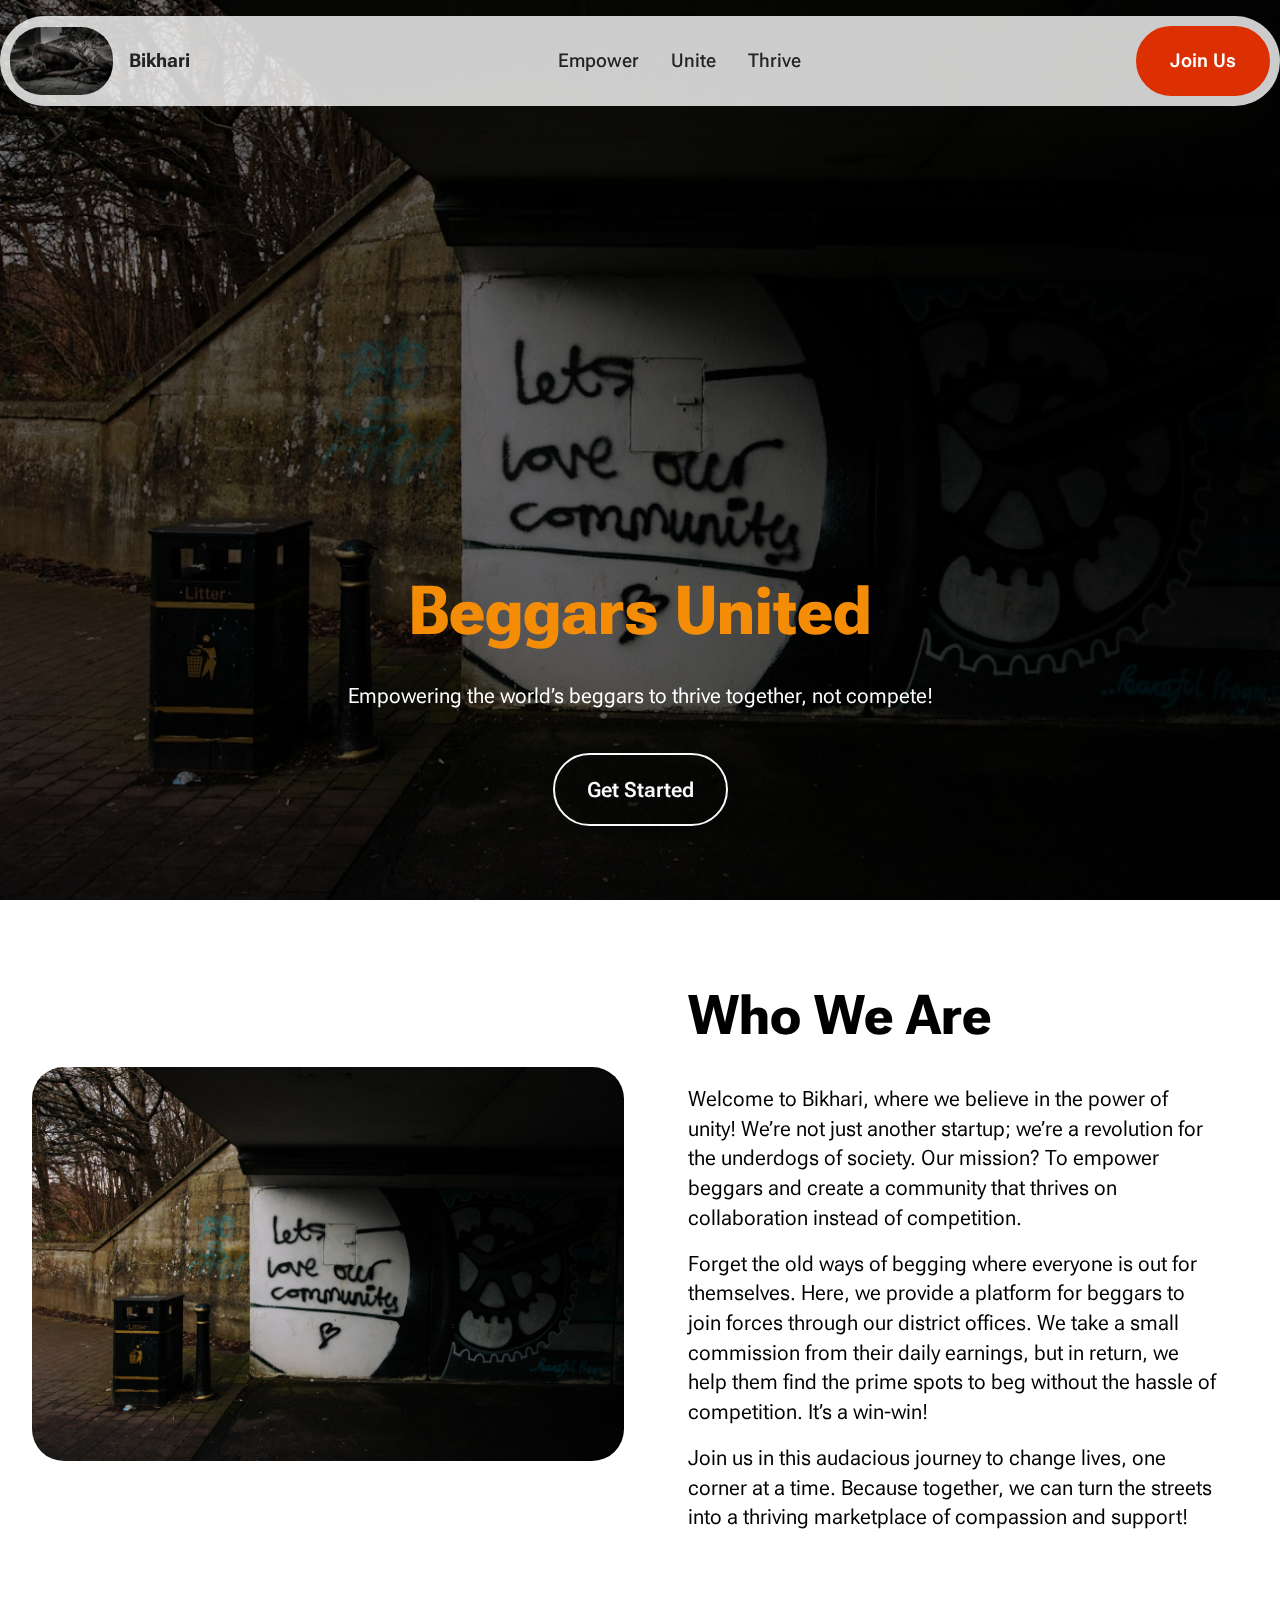
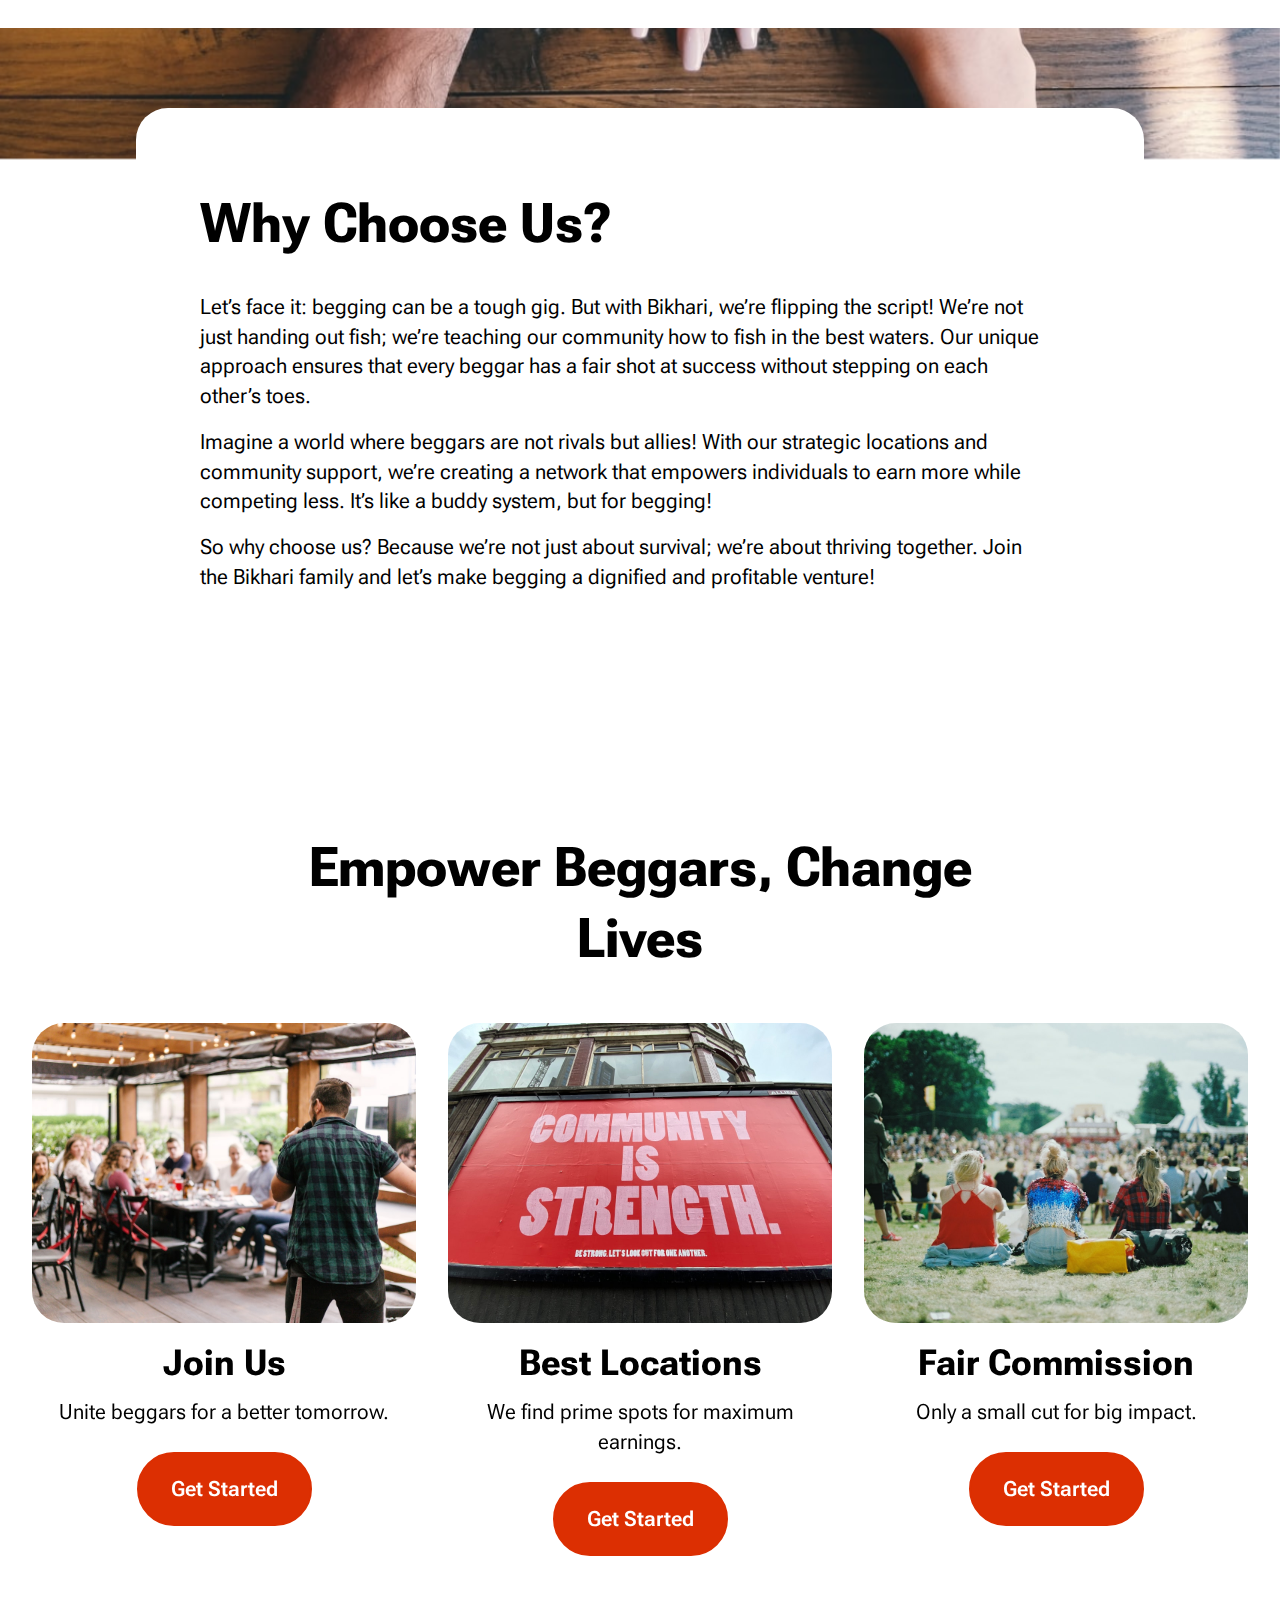
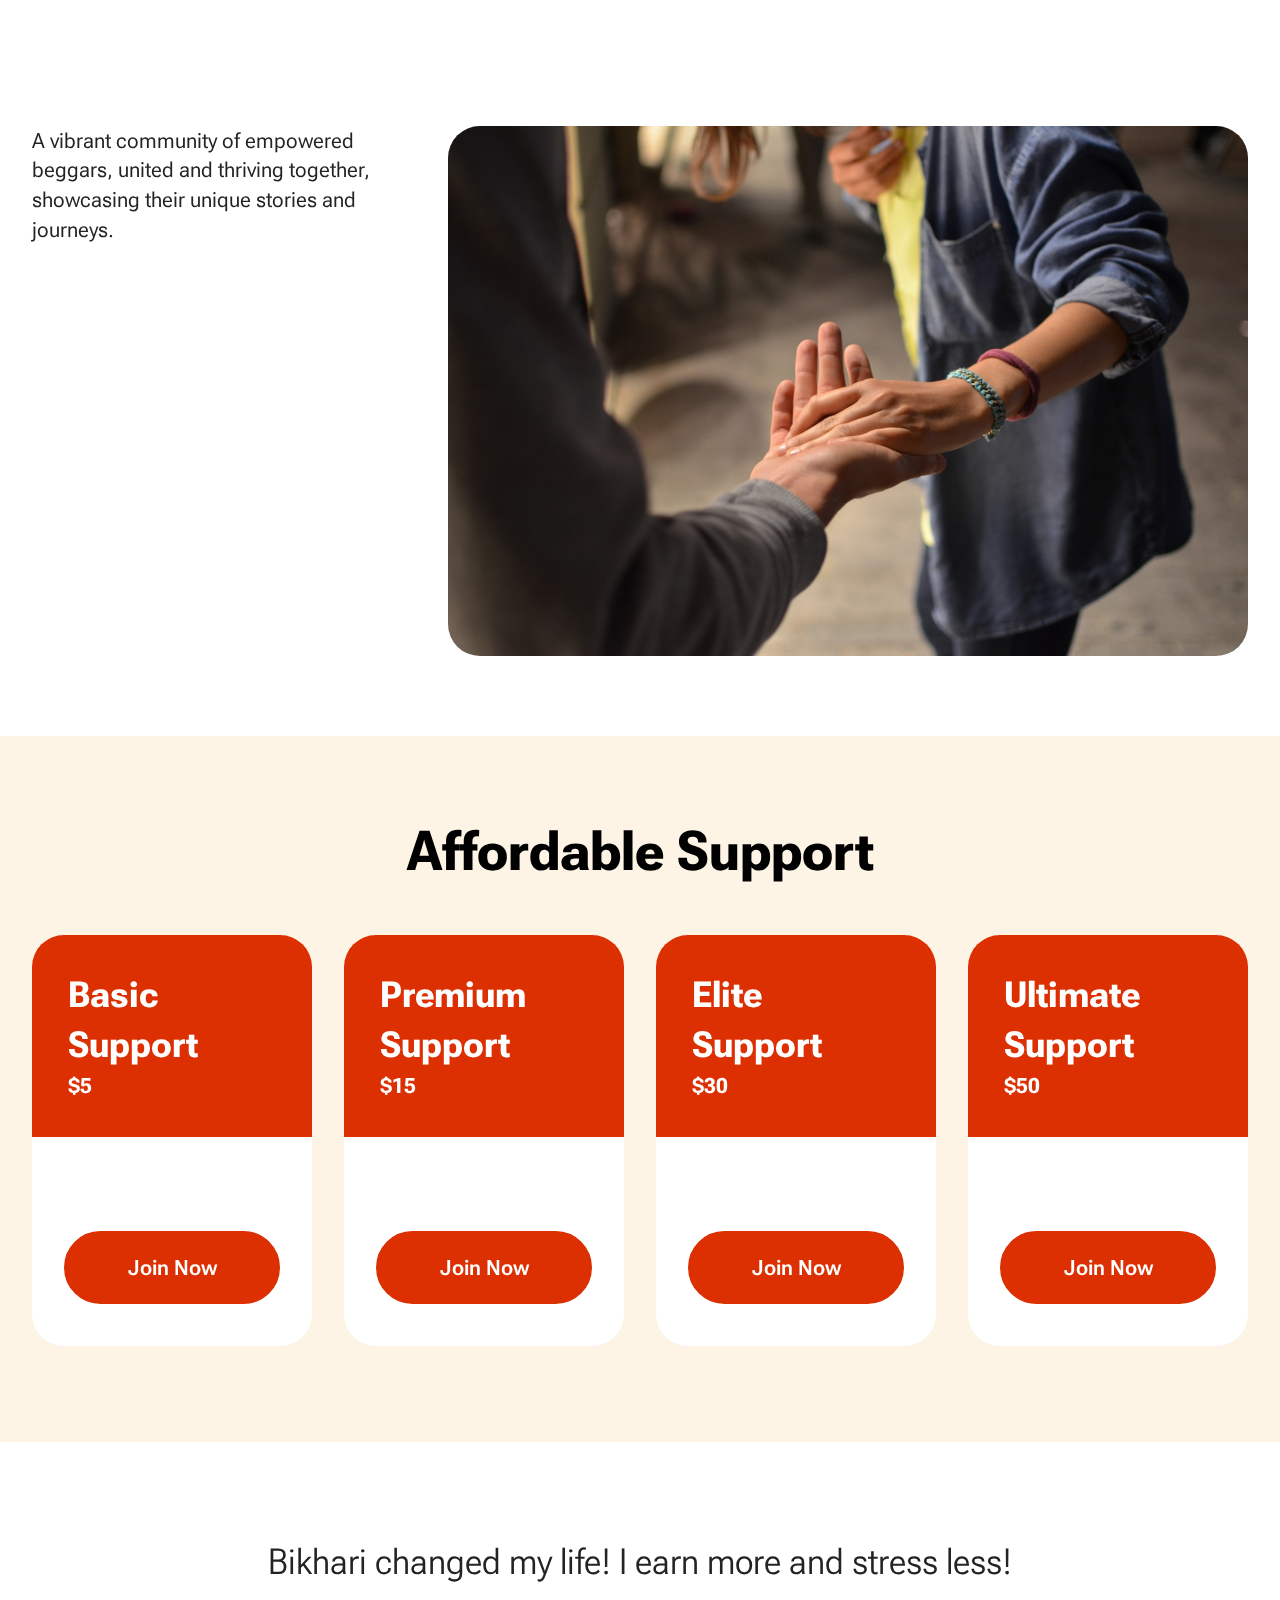
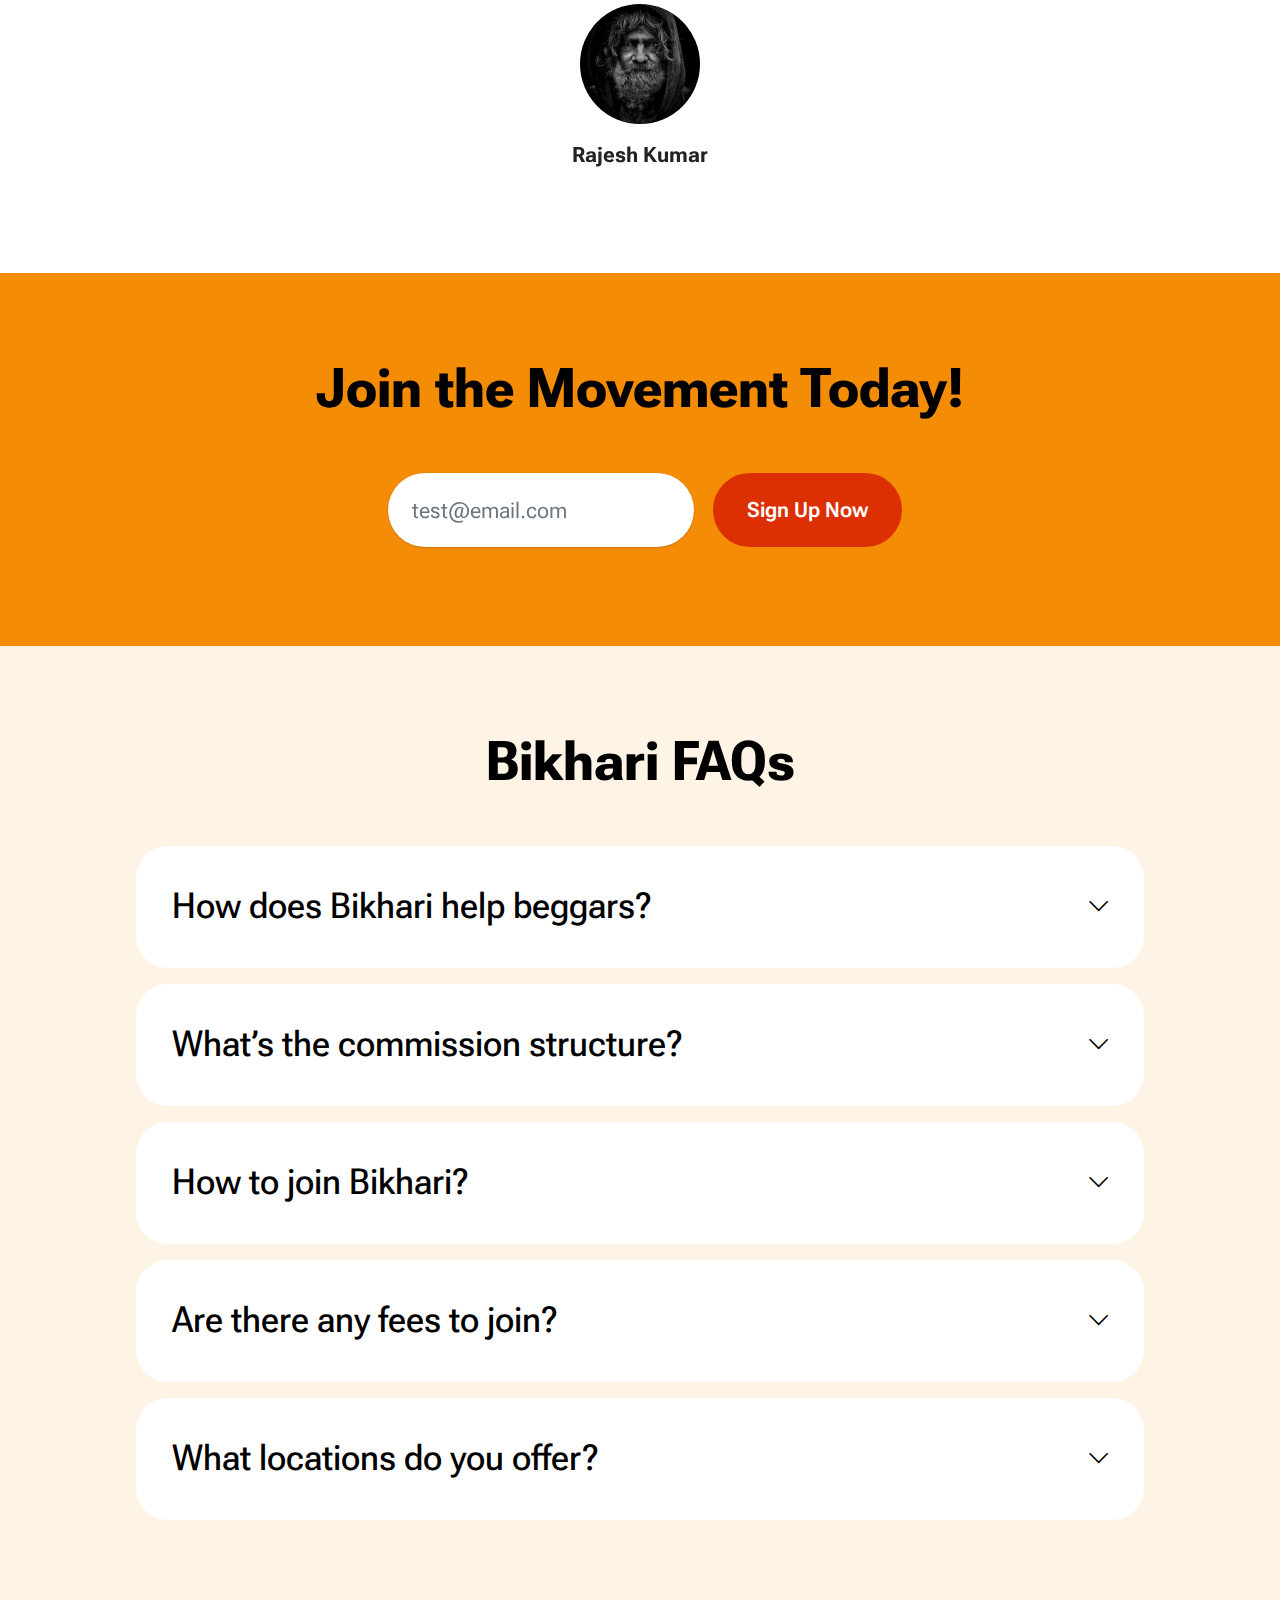
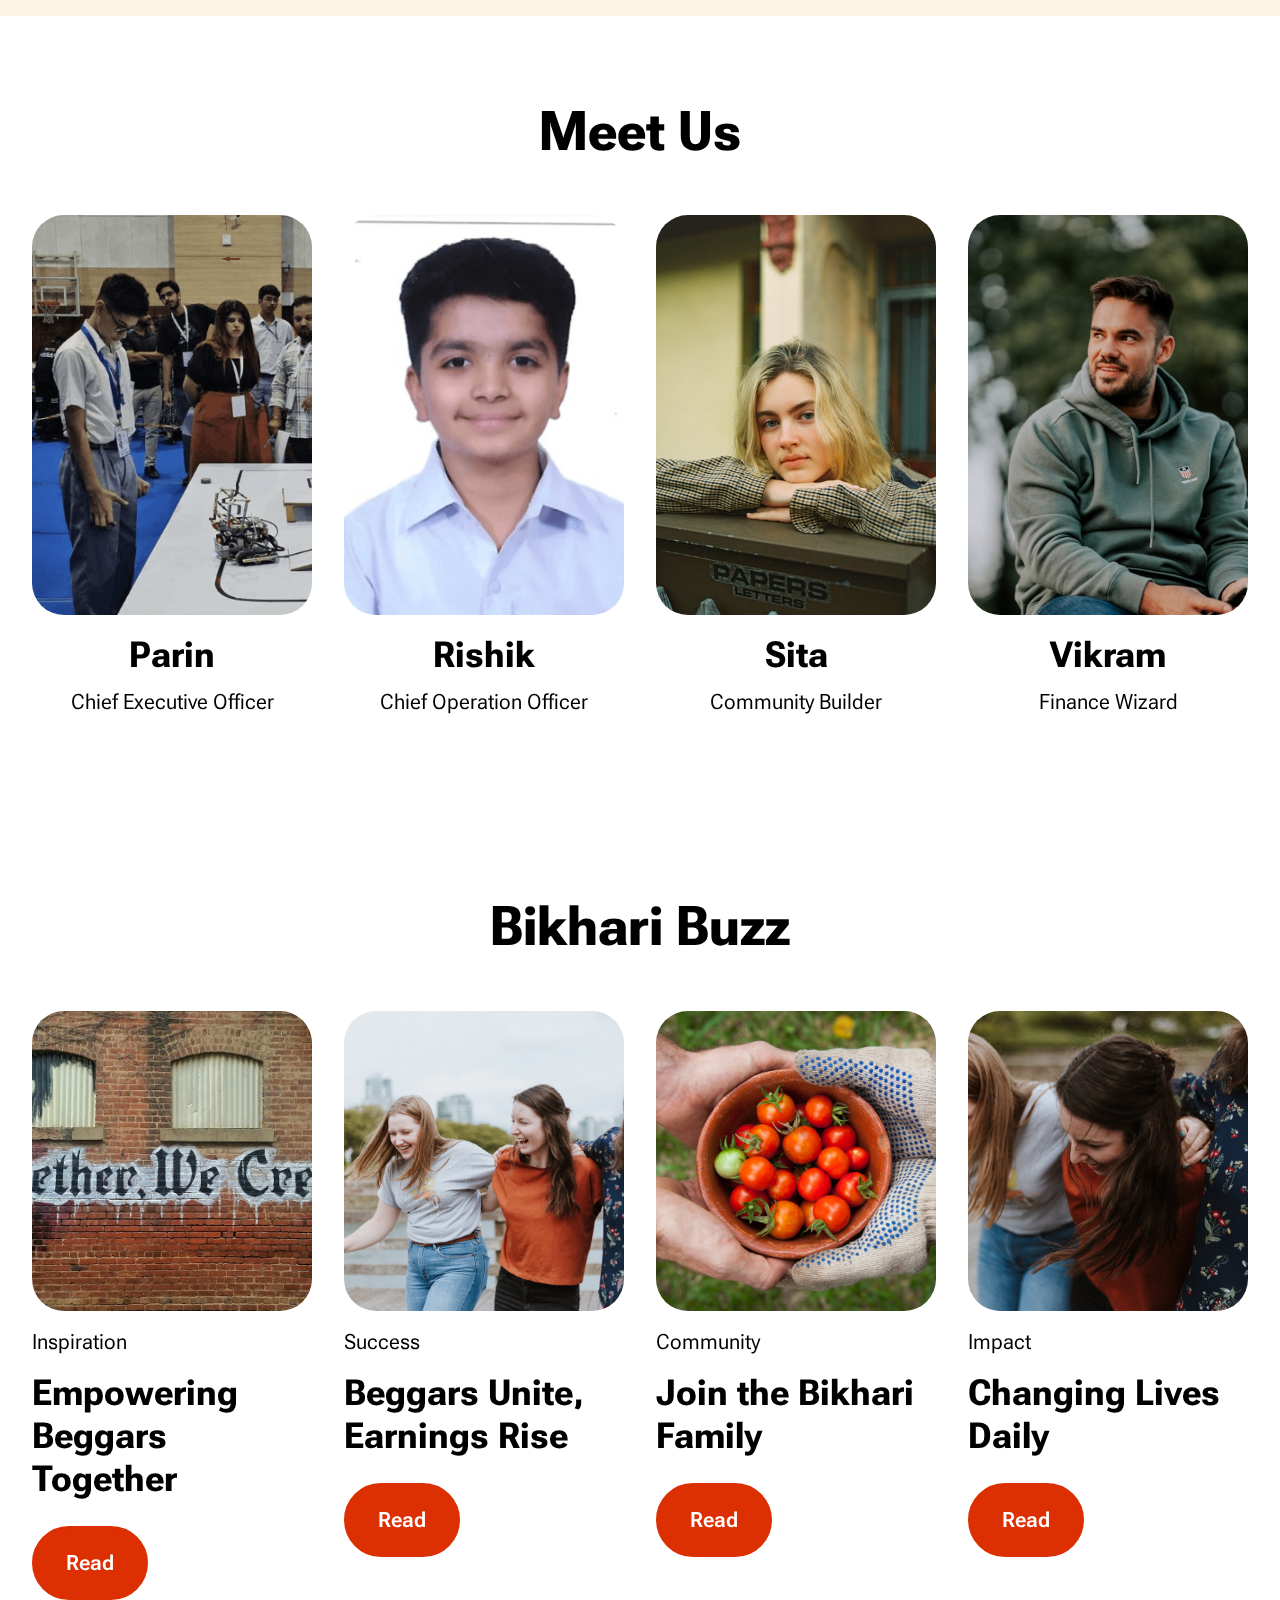
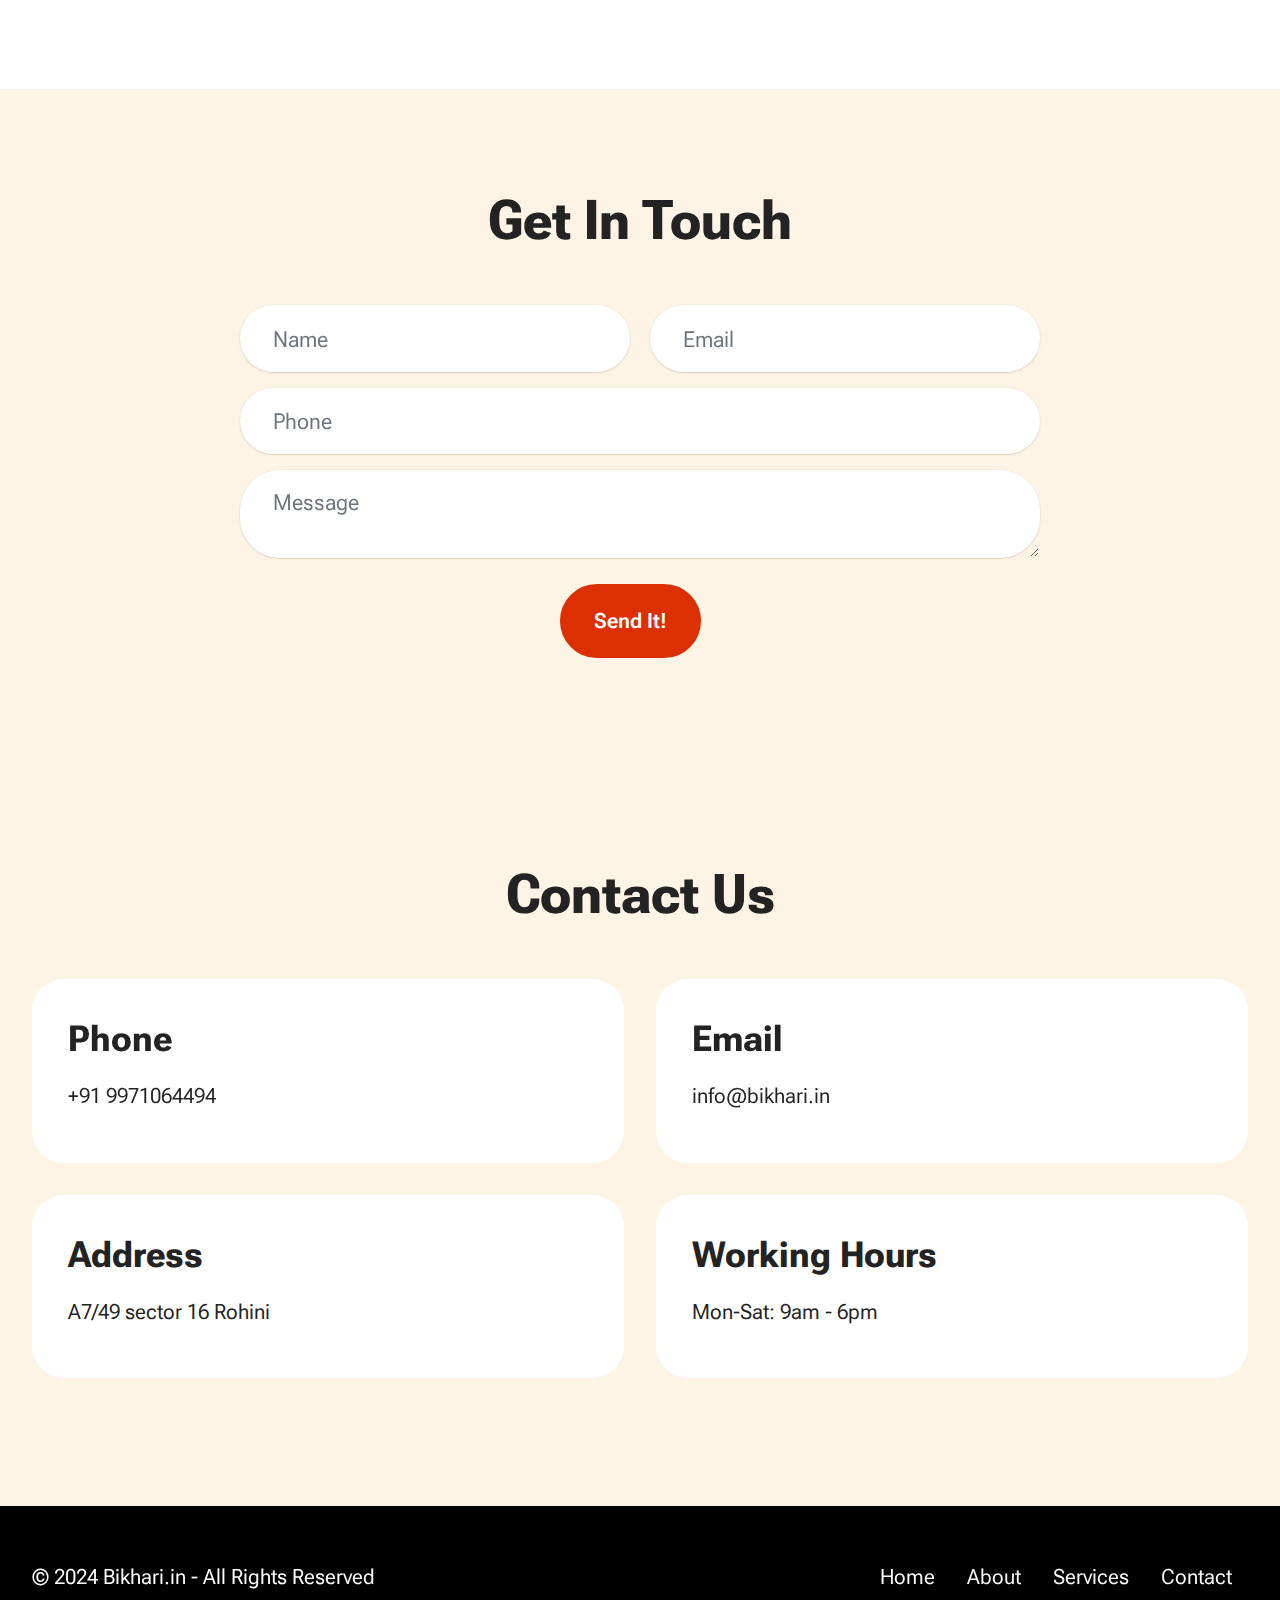
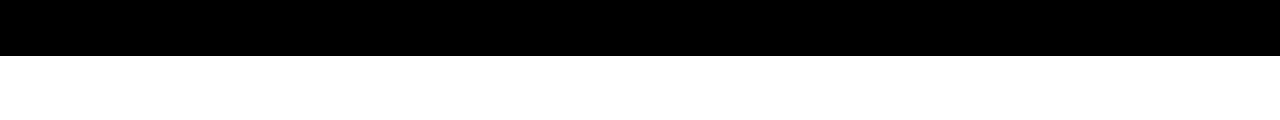
==== commit a7264796: "Update index.html" ====
--- a/index.html
+++ b/index.html
@@ -751,8 +751,8 @@
             </div>
         </div>
     </div>
-</section><section class="display-7" style="padding: 0;align-items: center;justify-content: center;flex-wrap: wrap;    align-content: center;display: flex;position: relative;height: 4rem;"><a href="https://mobiri.se/3059522" style="flex: 1 1;height: 4rem;position: absolute;width: 100%;z-index: 1;"><img alt="" style="height: 4rem;" src="[data-uri]"></a><p style="margin: 0;text-align: center;" class="display-7">&#8204;</p><a style="z-index:1" href="https://mobirise.com">Mobirise </a></section><script src="assets/bootstrap/js/bootstrap.bundle.min.js"></script>  <script src="assets/parallax/jarallax.js"></script>  <script src="assets/smoothscroll/smooth-scroll.js"></script>  <script src="assets/ytplayer/index.js"></script>  <script src="assets/dropdown/js/navbar-dropdown.js"></script>  <script src="assets/mbr-switch-arrow/mbr-switch-arrow.js"></script>  <script src="assets/theme/js/script.js"></script>  <script src="assets/formoid/formoid.min.js"></script>  
+</section><section class="display-7" style="padding: 0;align-items: center;justify-content: center;flex-wrap: wrap;    align-content: center;display: flex;position: relative;height: 4rem;"><a href="https://mobiri.se/3059522" style="flex: 1 1;height: 4rem;position: absolute;width: 100%;z-index: 1;"><img alt="" style="height: 4rem;" src="[data-uri]"></a><p style="margin: 0;text-align: center;" class="display-7">&#8204;</p><a style="z-index:1" href=""> </a></section><script src="assets/bootstrap/js/bootstrap.bundle.min.js"></script>  <script src="assets/parallax/jarallax.js"></script>  <script src="assets/smoothscroll/smooth-scroll.js"></script>  <script src="assets/ytplayer/index.js"></script>  <script src="assets/dropdown/js/navbar-dropdown.js"></script>  <script src="assets/mbr-switch-arrow/mbr-switch-arrow.js"></script>  <script src="assets/theme/js/script.js"></script>  <script src="assets/formoid/formoid.min.js"></script>  
   
   
 </body>
-</html>+</html>
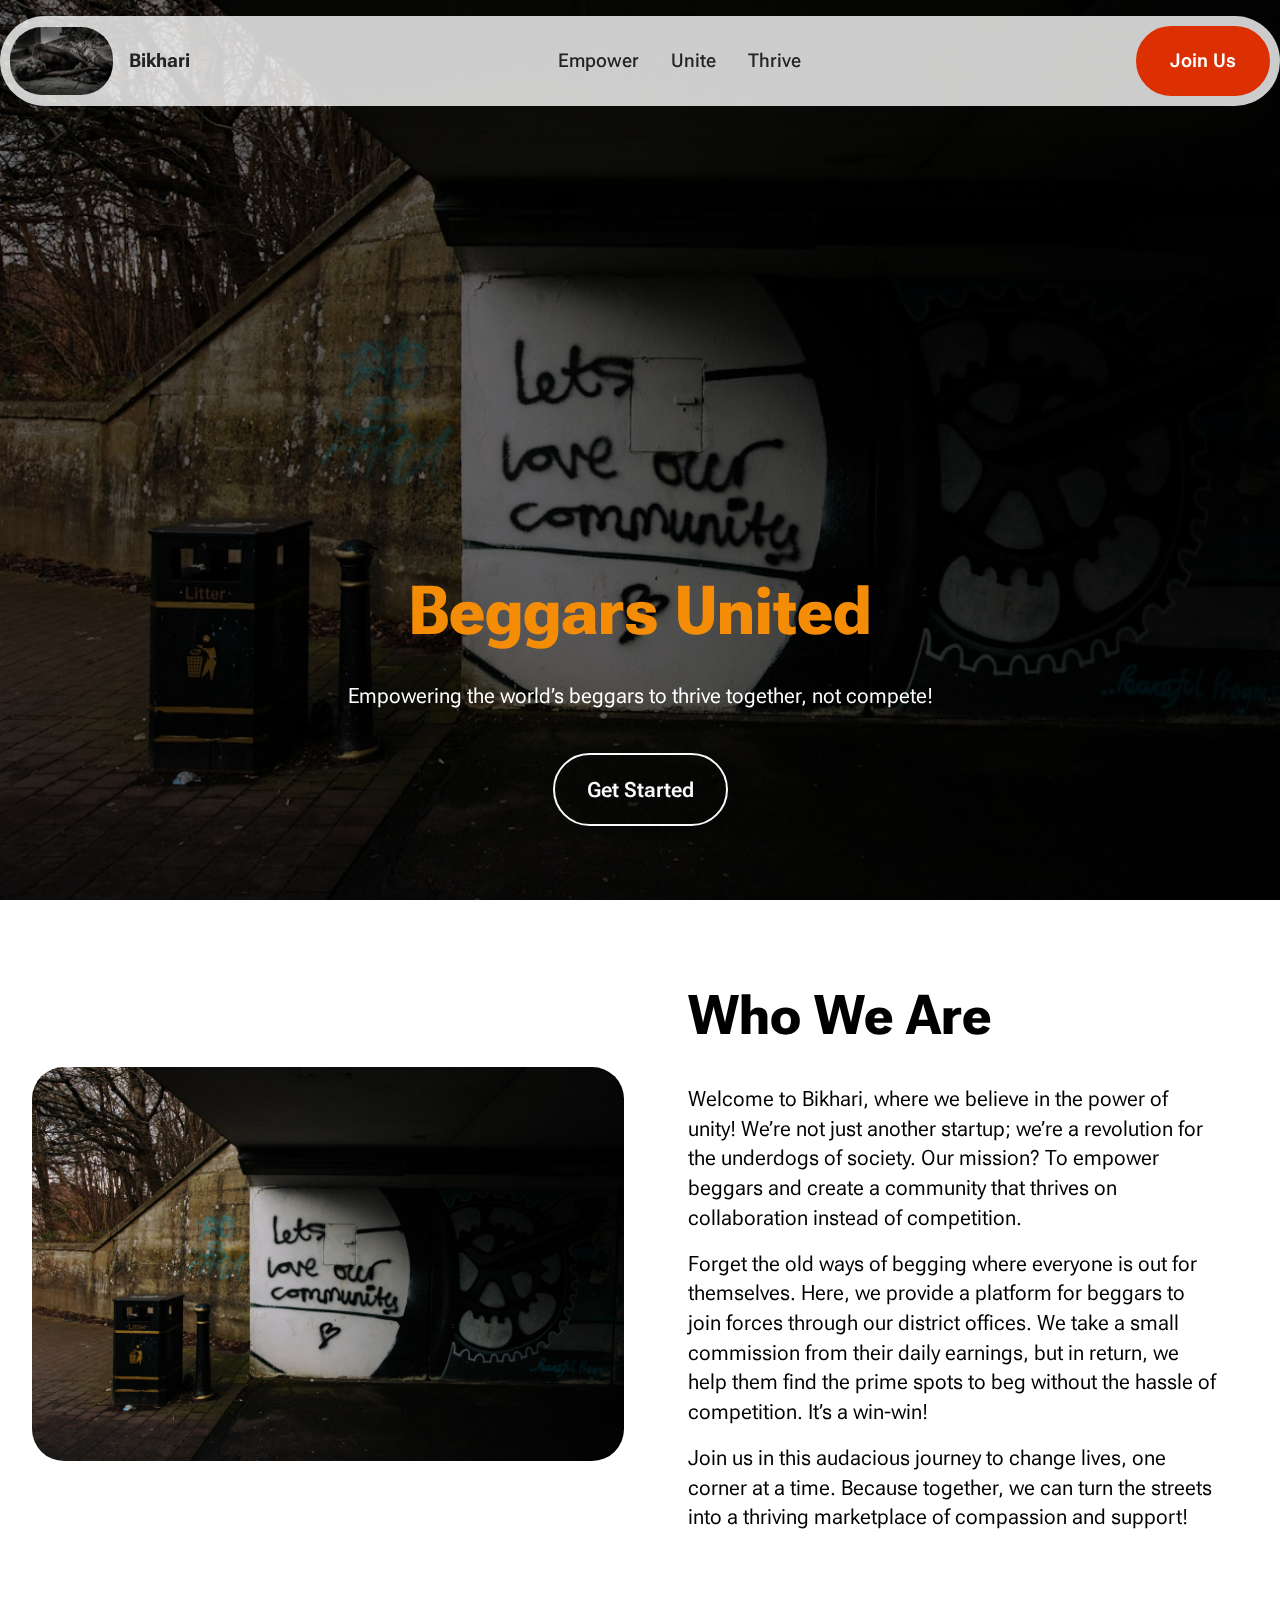
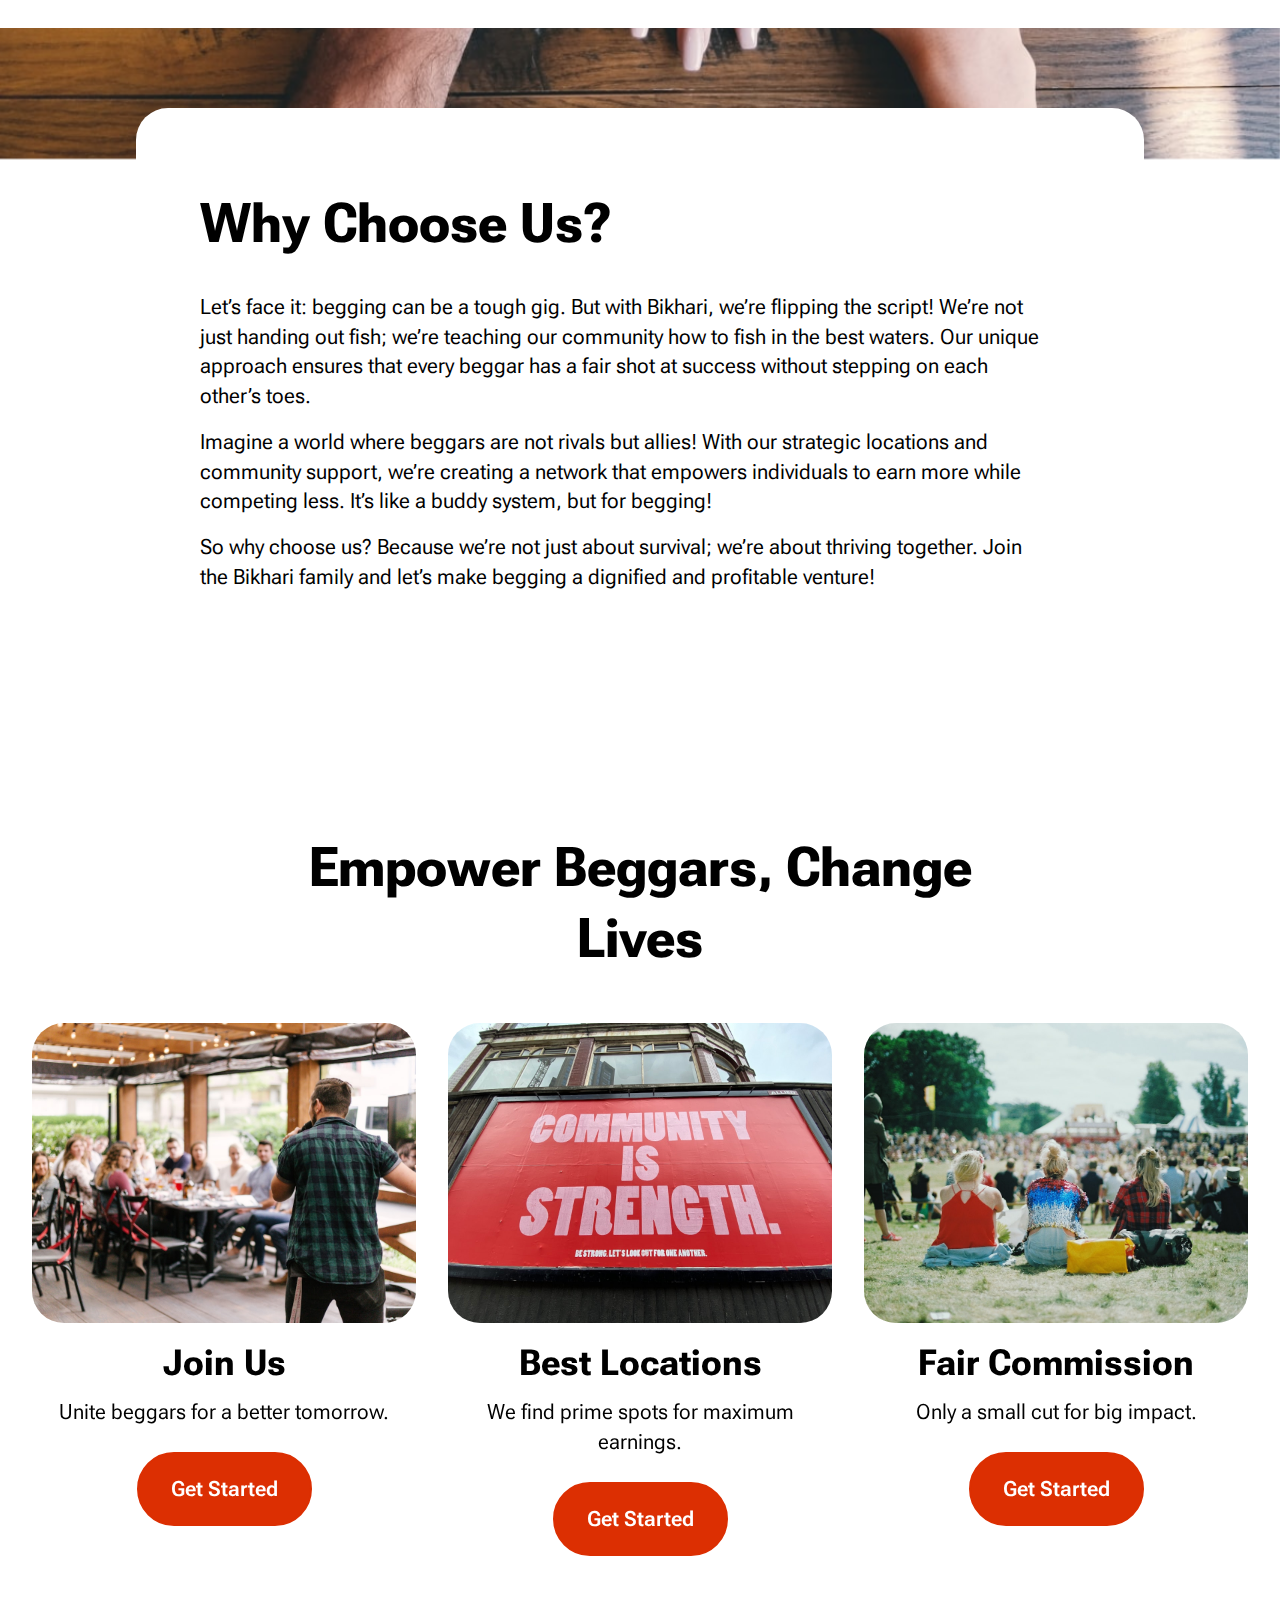
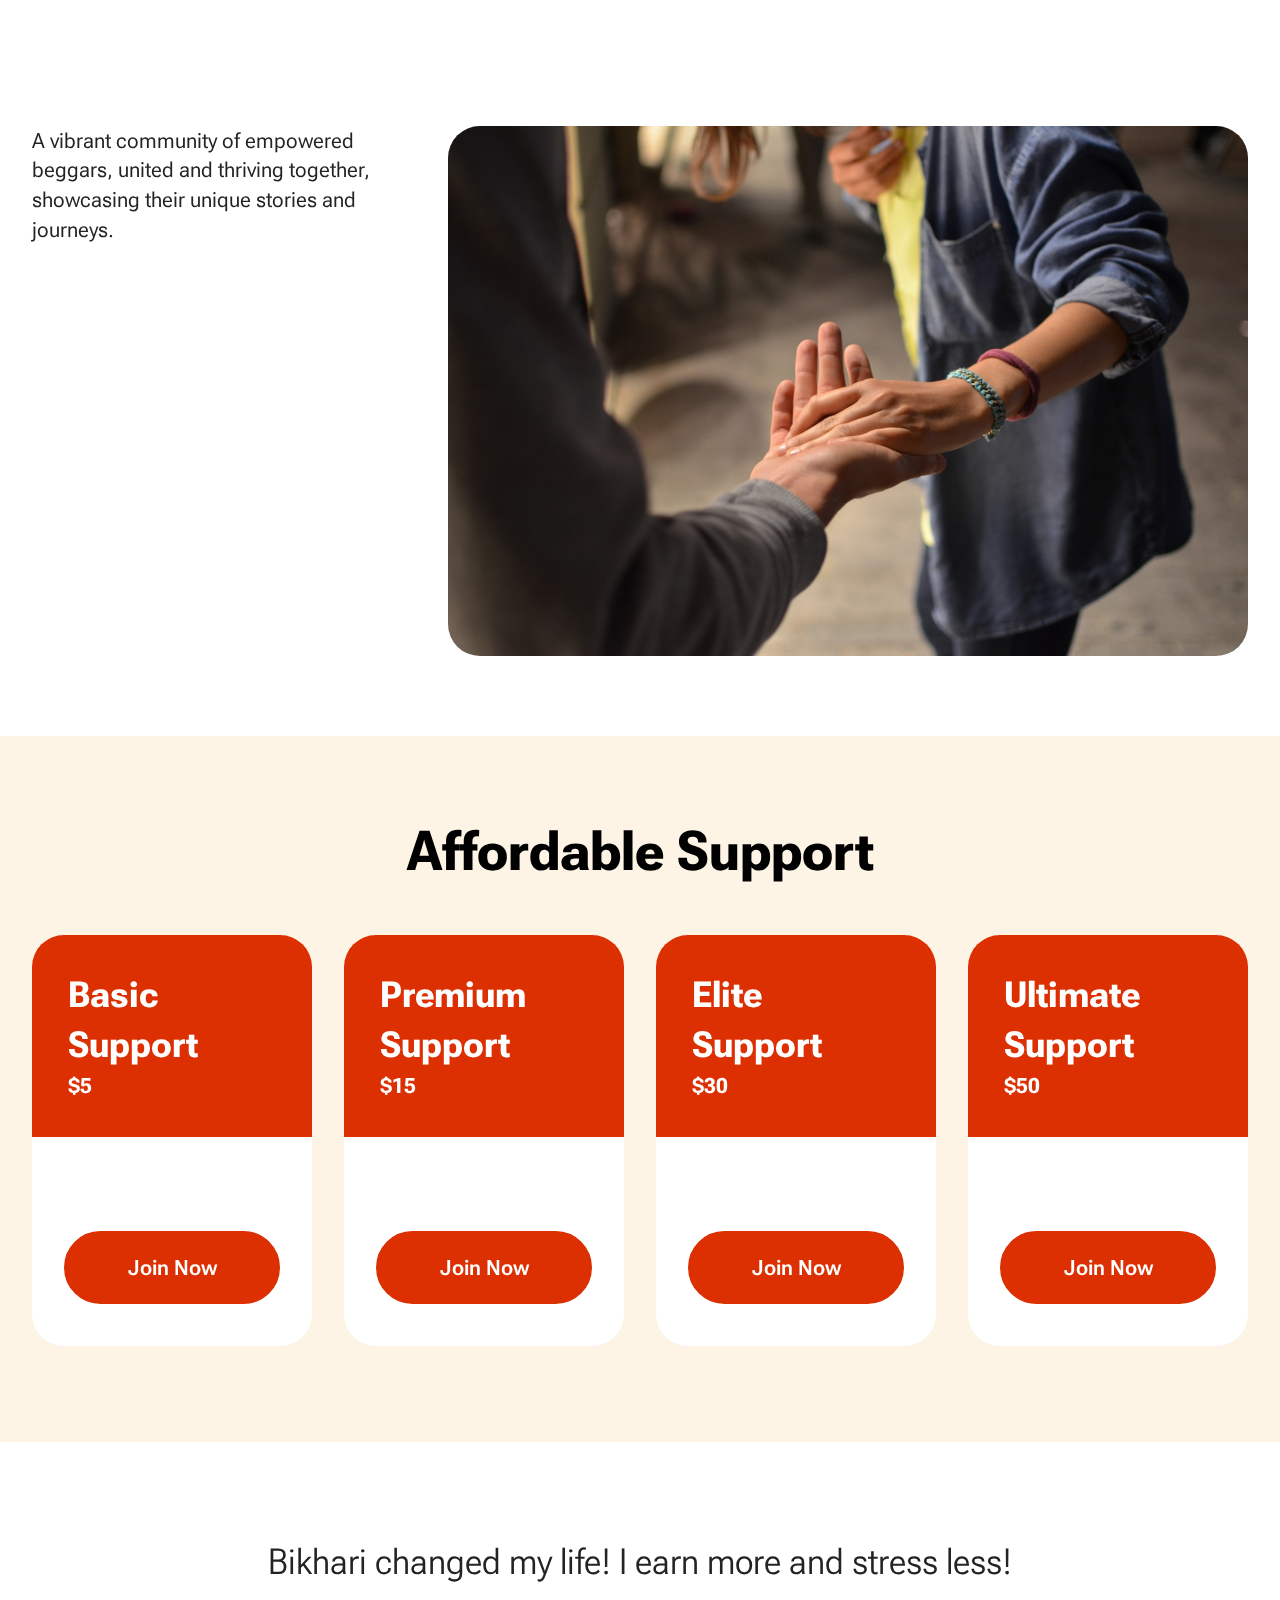
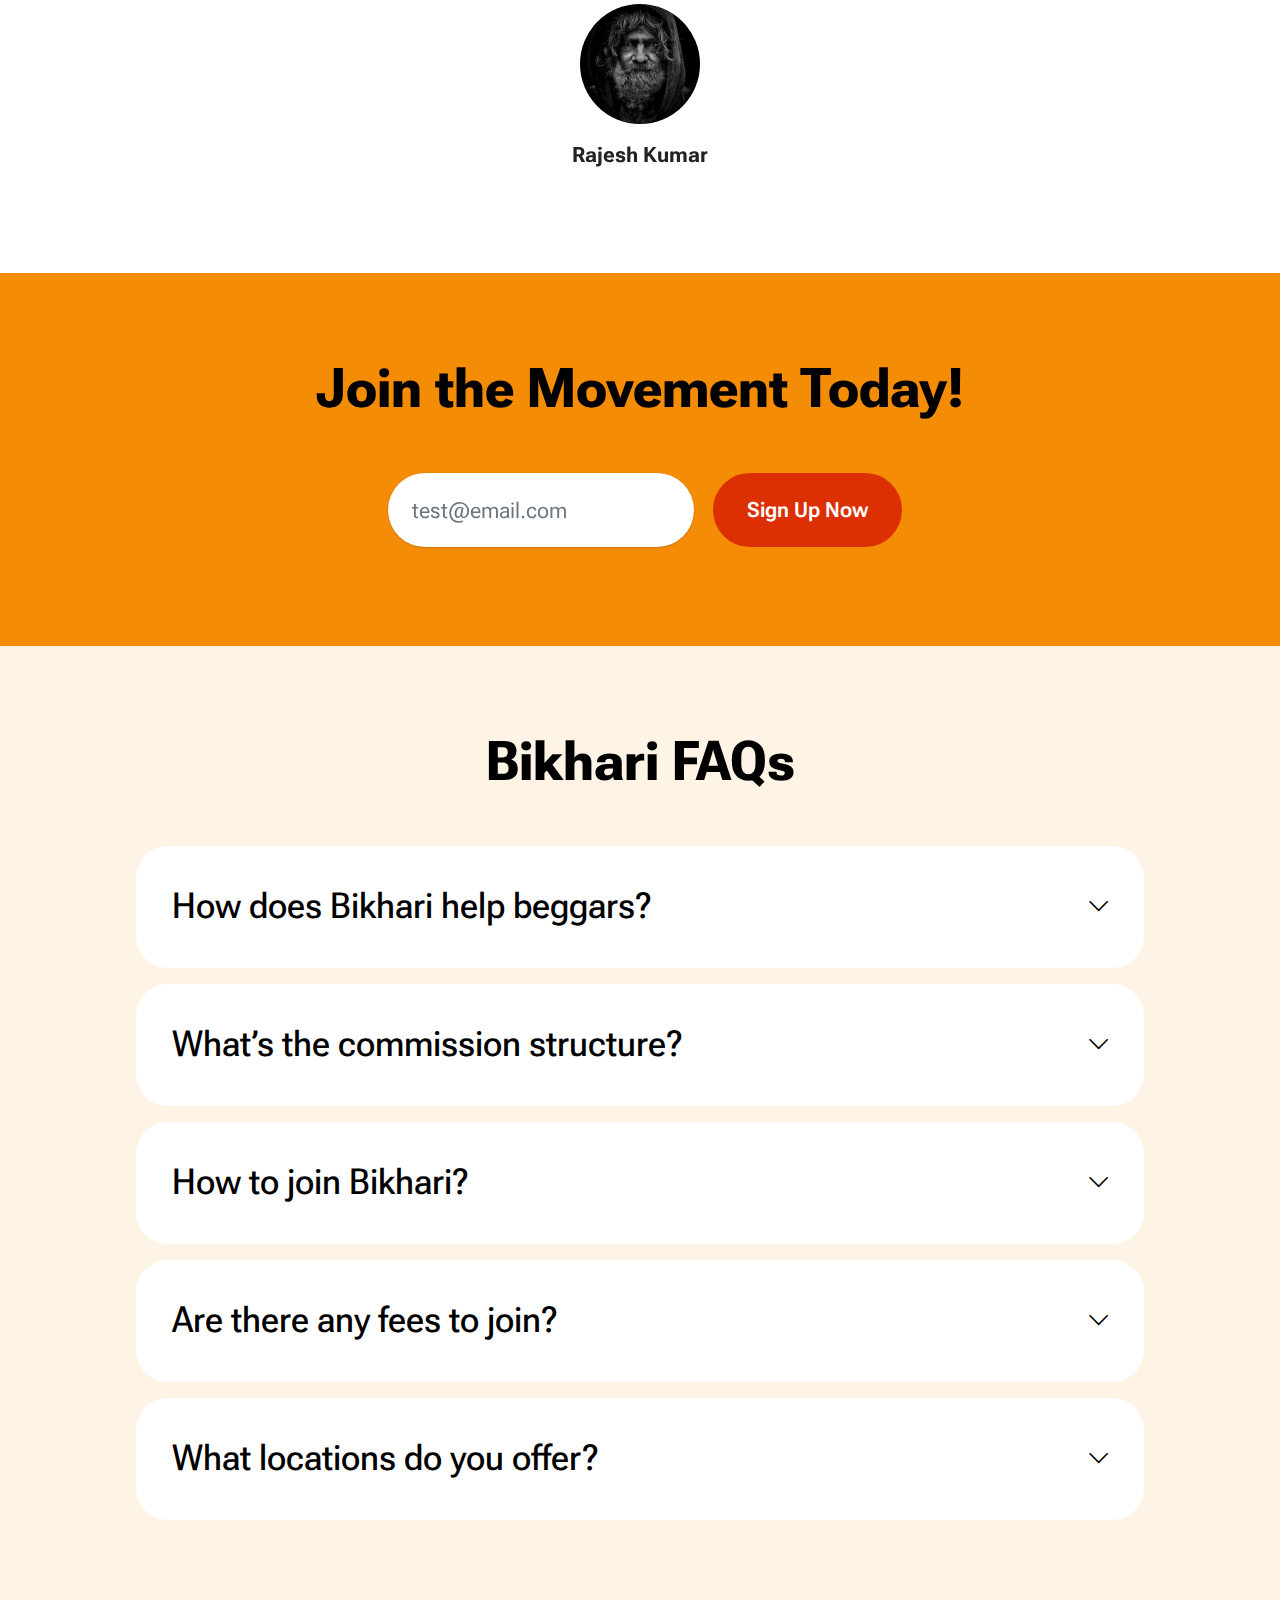
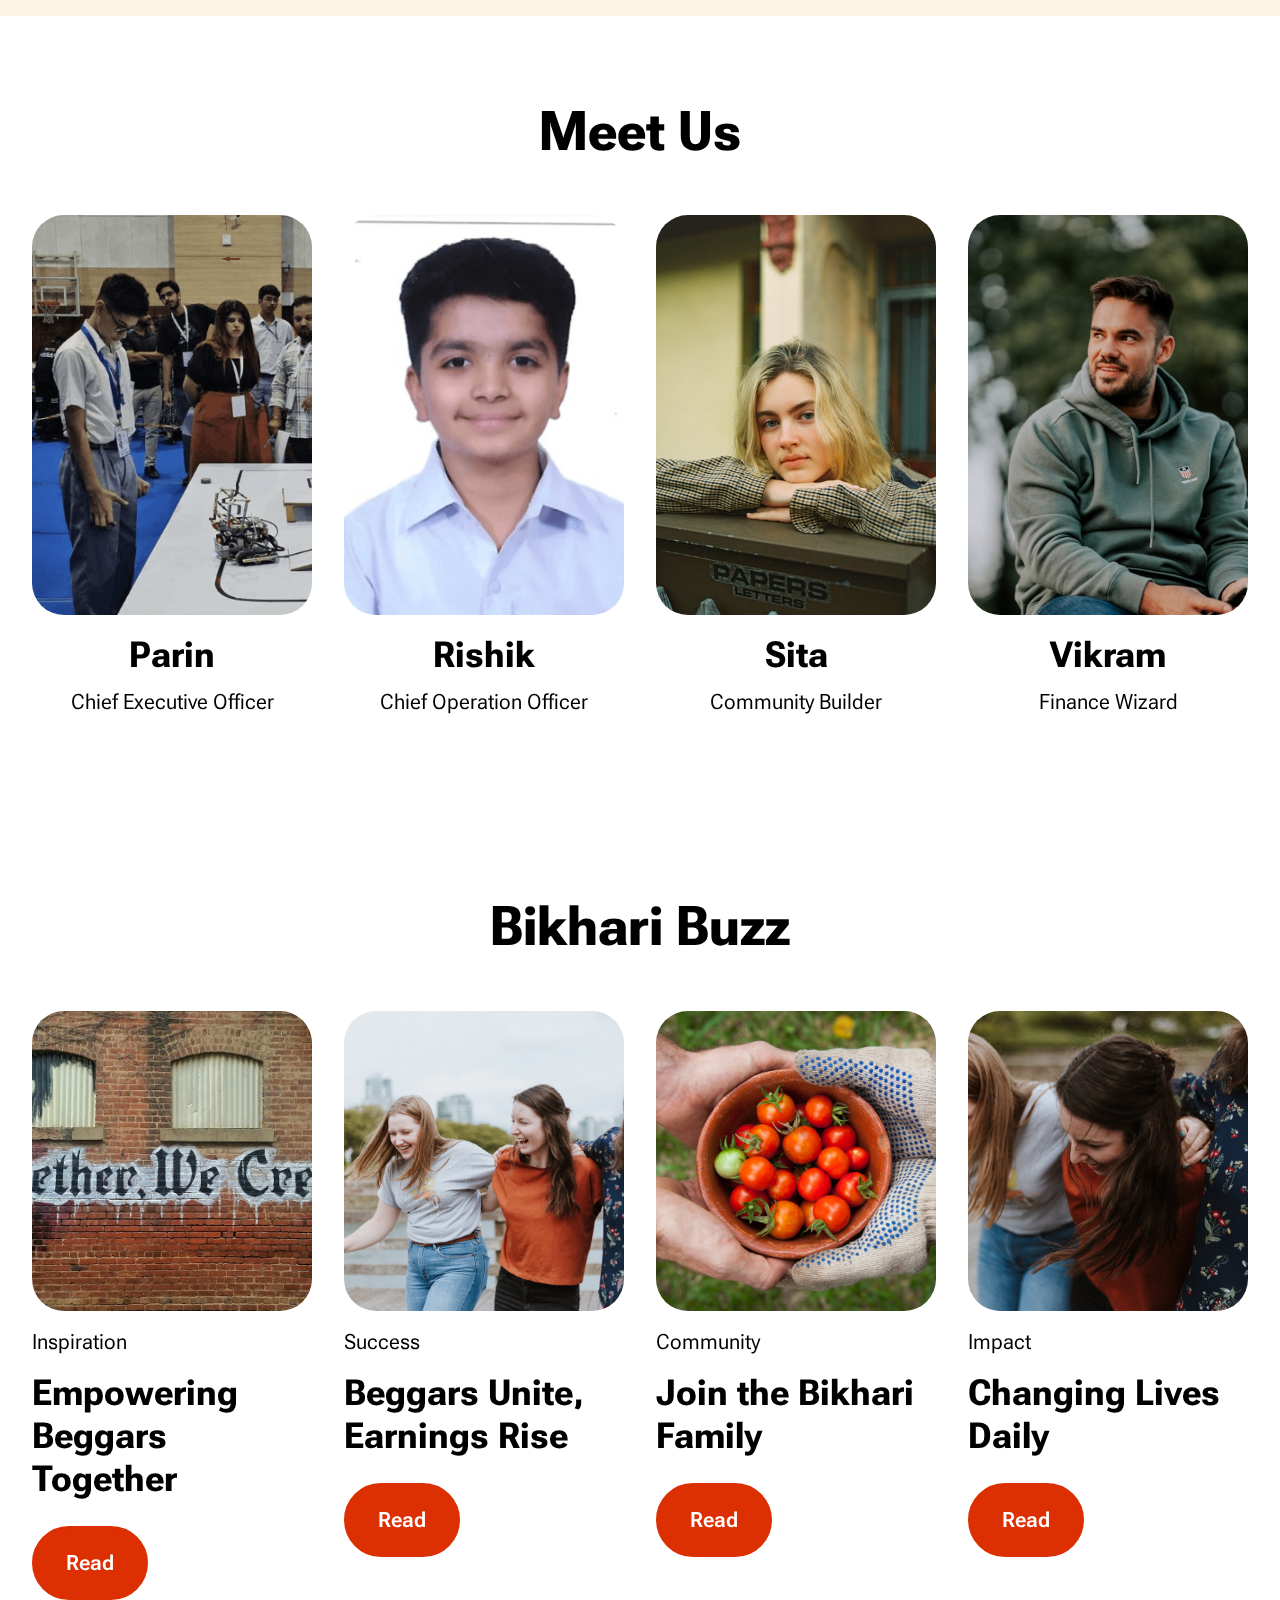
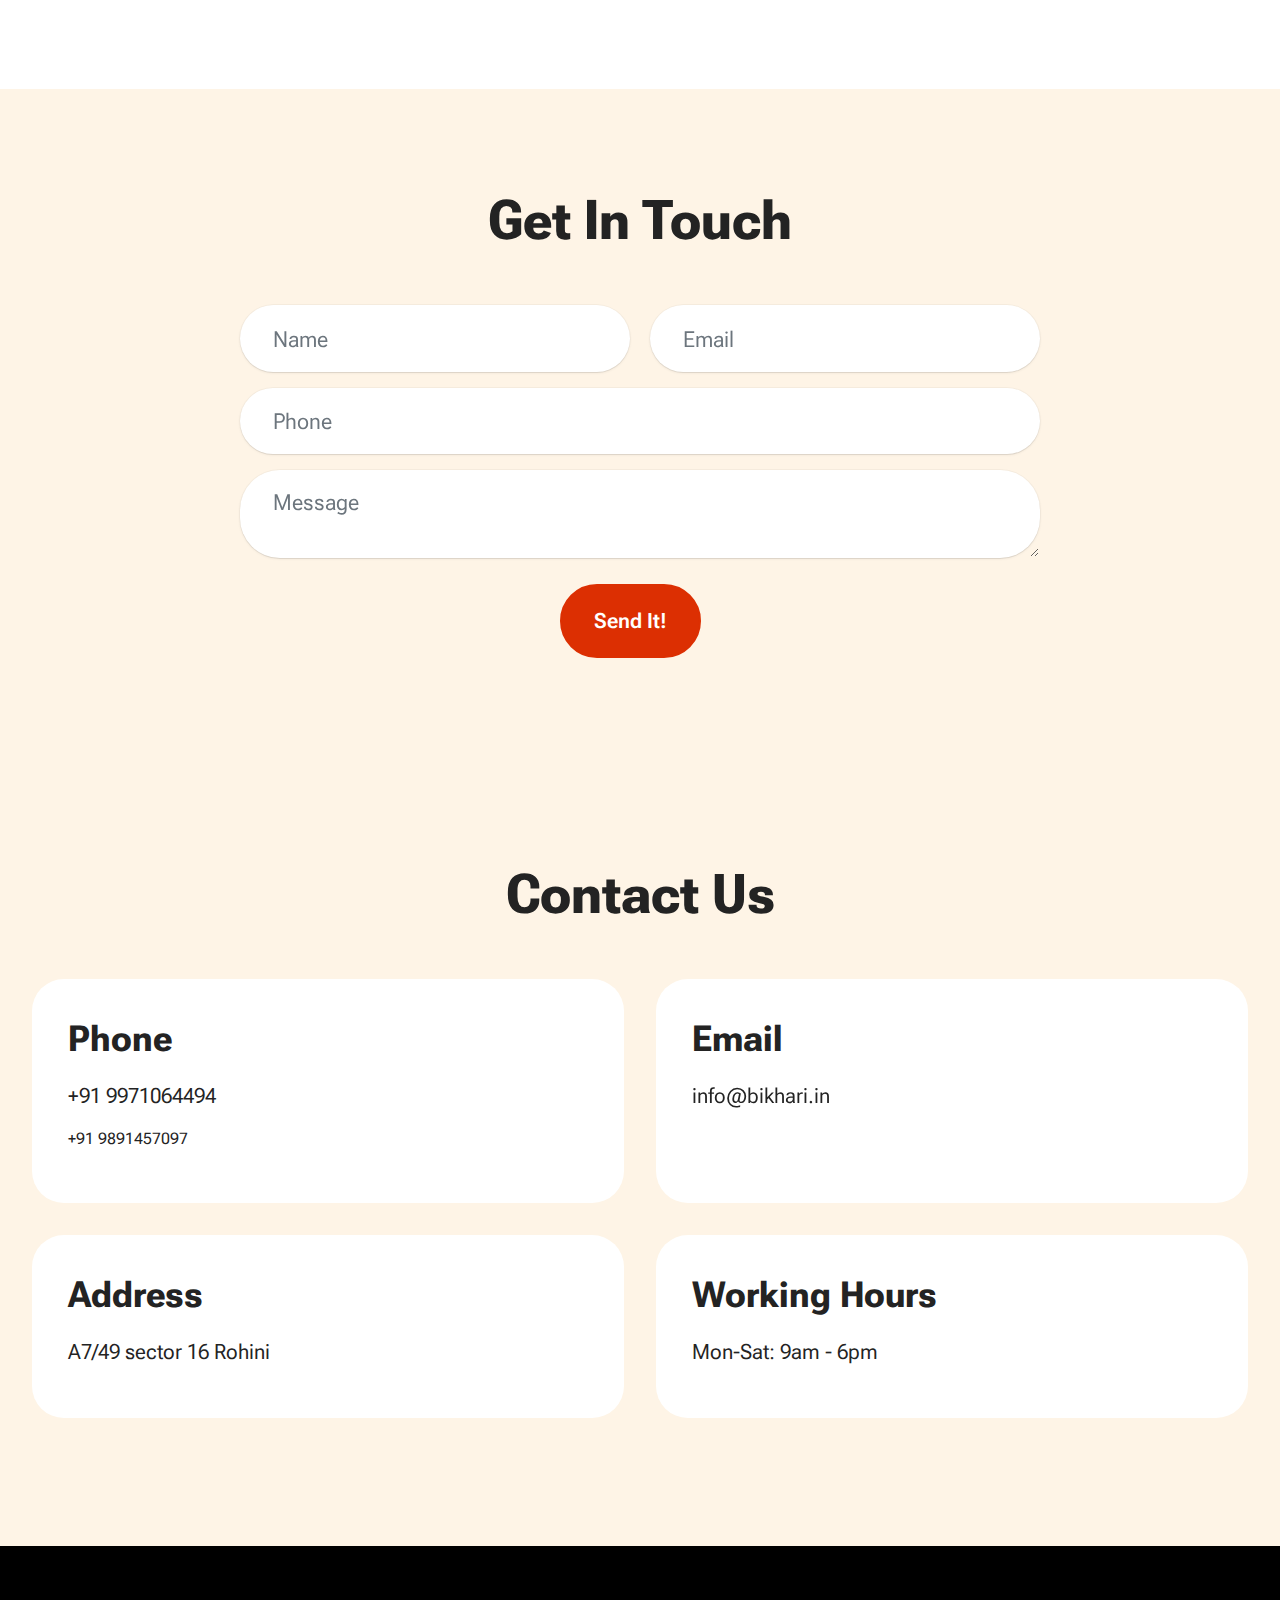
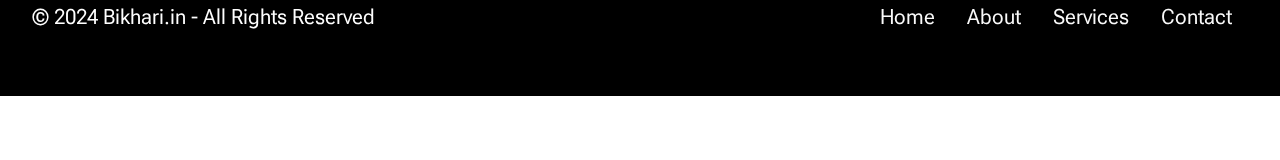
==== commit 66baa5e7: "Update index.html" ====
--- a/index.html
+++ b/index.html
@@ -345,7 +345,7 @@
                 </div>
 
                 <div class="text-wrapper align-left" data-form-type="formoid">
-                    <form action="https://mobirise.eu/" method="POST" class="mbr-form form-with-styler" data-form-title="Form Name"><input type="hidden" name="email" data-form-email="true" value="YaBc4cw0erQqsJ3tsV3Hy/NbSC2DonFeolUM4siAxgs1eju5awkiklzwOd+FY44Gk7MQrmHU1FlBC7rfeMFDuG0Be0bHzzx70/eaeyqmSUQkv3/nVY7HHDoPrbT8B6Qu">
+                    <form action="" method="POST" class="mbr-form form-with-styler" data-form-title="Form Name"><input type="hidden" name="email" data-form-email="true" value="YaBc4cw0erQqsJ3tsV3Hy/NbSC2DonFeolUM4siAxgs1eju5awkiklzwOd+FY44Gk7MQrmHU1FlBC7rfeMFDuG0Be0bHzzx70/eaeyqmSUQkv3/nVY7HHDoPrbT8B6Qu">
                         <div class="row">
                             <div hidden="hidden" data-form-alert="" class="alert alert-success col-12">Thanks for filling out the form!</div>
                             <div hidden="hidden" data-form-alert-danger="" class="alert alert-danger col-12">
@@ -628,7 +628,7 @@
         </div>
         <div class="row justify-content-center">
             <div class="col-lg-8 mx-auto mbr-form" data-form-type="formoid">
-                <form action="https://mobirise.eu/" method="POST" class="mbr-form form-with-styler" data-form-title="Form Name"><input type="hidden" name="email" data-form-email="true" value="qt/N8BM/kESrcJYbfmdawLze3DaXlGPc+SF3MmNg4ky2MwkwWNbfRQAAXdUjzqD3FQJN7UVGeNJAFi+h7tCOHF4qbxbsyxkSDlLzhIoNNQZq83Qvbf456h0OHqS2R0jj">
+                <form action="" method="POST" class="mbr-form form-with-styler" data-form-title="Form Name"><input type="hidden" name="email" data-form-email="true" value="qt/N8BM/kESrcJYbfmdawLze3DaXlGPc+SF3MmNg4ky2MwkwWNbfRQAAXdUjzqD3FQJN7UVGeNJAFi+h7tCOHF4qbxbsyxkSDlLzhIoNNQZq83Qvbf456h0OHqS2R0jj">
                     <div class="row">
                         <div hidden="hidden" data-form-alert="" class="alert alert-success col-12">Thanks for filling out the form!</div>
                         <div hidden="hidden" data-form-alert-danger="" class="alert alert-danger col-12">
@@ -681,6 +681,7 @@
                         </h6>
                         <p class="mbr-text mbr-fonts-style display-7">
                             <a href="tel:+91-123-456-7890" class="text-black">+91</a>&nbsp;9971064494</p>
+			    <a href="tel:+91-123-456-7890" class="text-black">+91</a>&nbsp;9891457097</p>
                     </div>
                 </div>
             </div>
@@ -751,8 +752,8 @@
             </div>
         </div>
     </div>
-</section><section class="display-7" style="padding: 0;align-items: center;justify-content: center;flex-wrap: wrap;    align-content: center;display: flex;position: relative;height: 4rem;"><a href="https://mobiri.se/3059522" style="flex: 1 1;height: 4rem;position: absolute;width: 100%;z-index: 1;"><img alt="" style="height: 4rem;" src="[data-uri]"></a><p style="margin: 0;text-align: center;" class="display-7">&#8204;</p><a style="z-index:1" href=""> </a></section><script src="assets/bootstrap/js/bootstrap.bundle.min.js"></script>  <script src="assets/parallax/jarallax.js"></script>  <script src="assets/smoothscroll/smooth-scroll.js"></script>  <script src="assets/ytplayer/index.js"></script>  <script src="assets/dropdown/js/navbar-dropdown.js"></script>  <script src="assets/mbr-switch-arrow/mbr-switch-arrow.js"></script>  <script src="assets/theme/js/script.js"></script>  <script src="assets/formoid/formoid.min.js"></script>  
-  
+</section><section class="display-7" style="padding: 0;align-items: center;justify-content: center;flex-wrap: wrap;    align-content: center;display: flex;position: relative;height: 4rem;"><a href="" style="flex: 1 1;height: 4rem;position: absolute;width: 100%;z-index: 1;"><img alt="" style="height: 4rem;" src="[data-uri]"></a><p style="margin: 0;text-align: center;" class="display-7">&#8204;</p><a style="z-index:1" href=""> </a></section><script src="assets/bootstrap/js/bootstrap.bundle.min.js"></script>  <script src="assets/parallax/jarallax.js"></script>  <script src="assets/smoothscroll/smooth-scroll.js"></script>  <script src="assets/ytplayer/index.js"></script>  <script src="assets/dropdown/js/navbar-dropdown.js"></script>  <script src="assets/mbr-switch-arrow/mbr-switch-arrow.js"></script>  <script src="assets/theme/js/script.js"></script>  <script src="assets/formoid/formoid.min.js"></script>  
+
   
 </body>
 </html>
